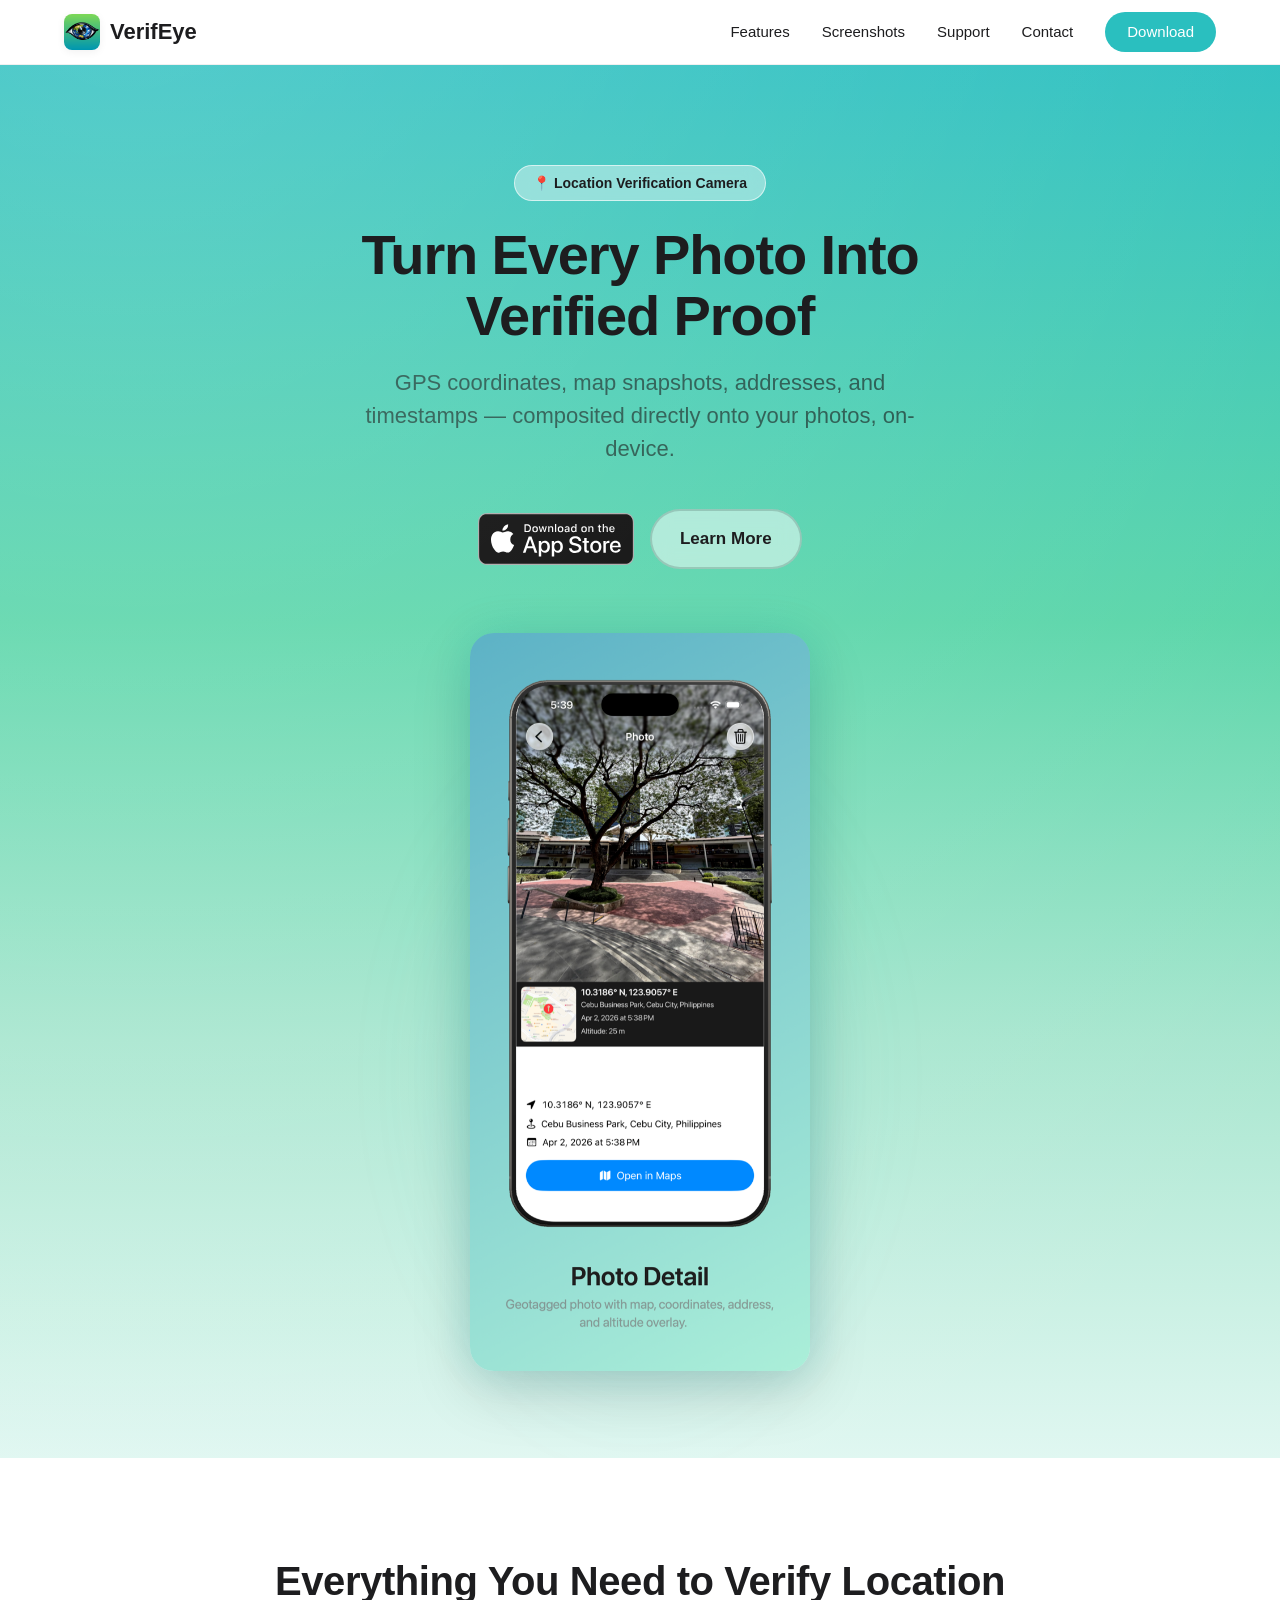
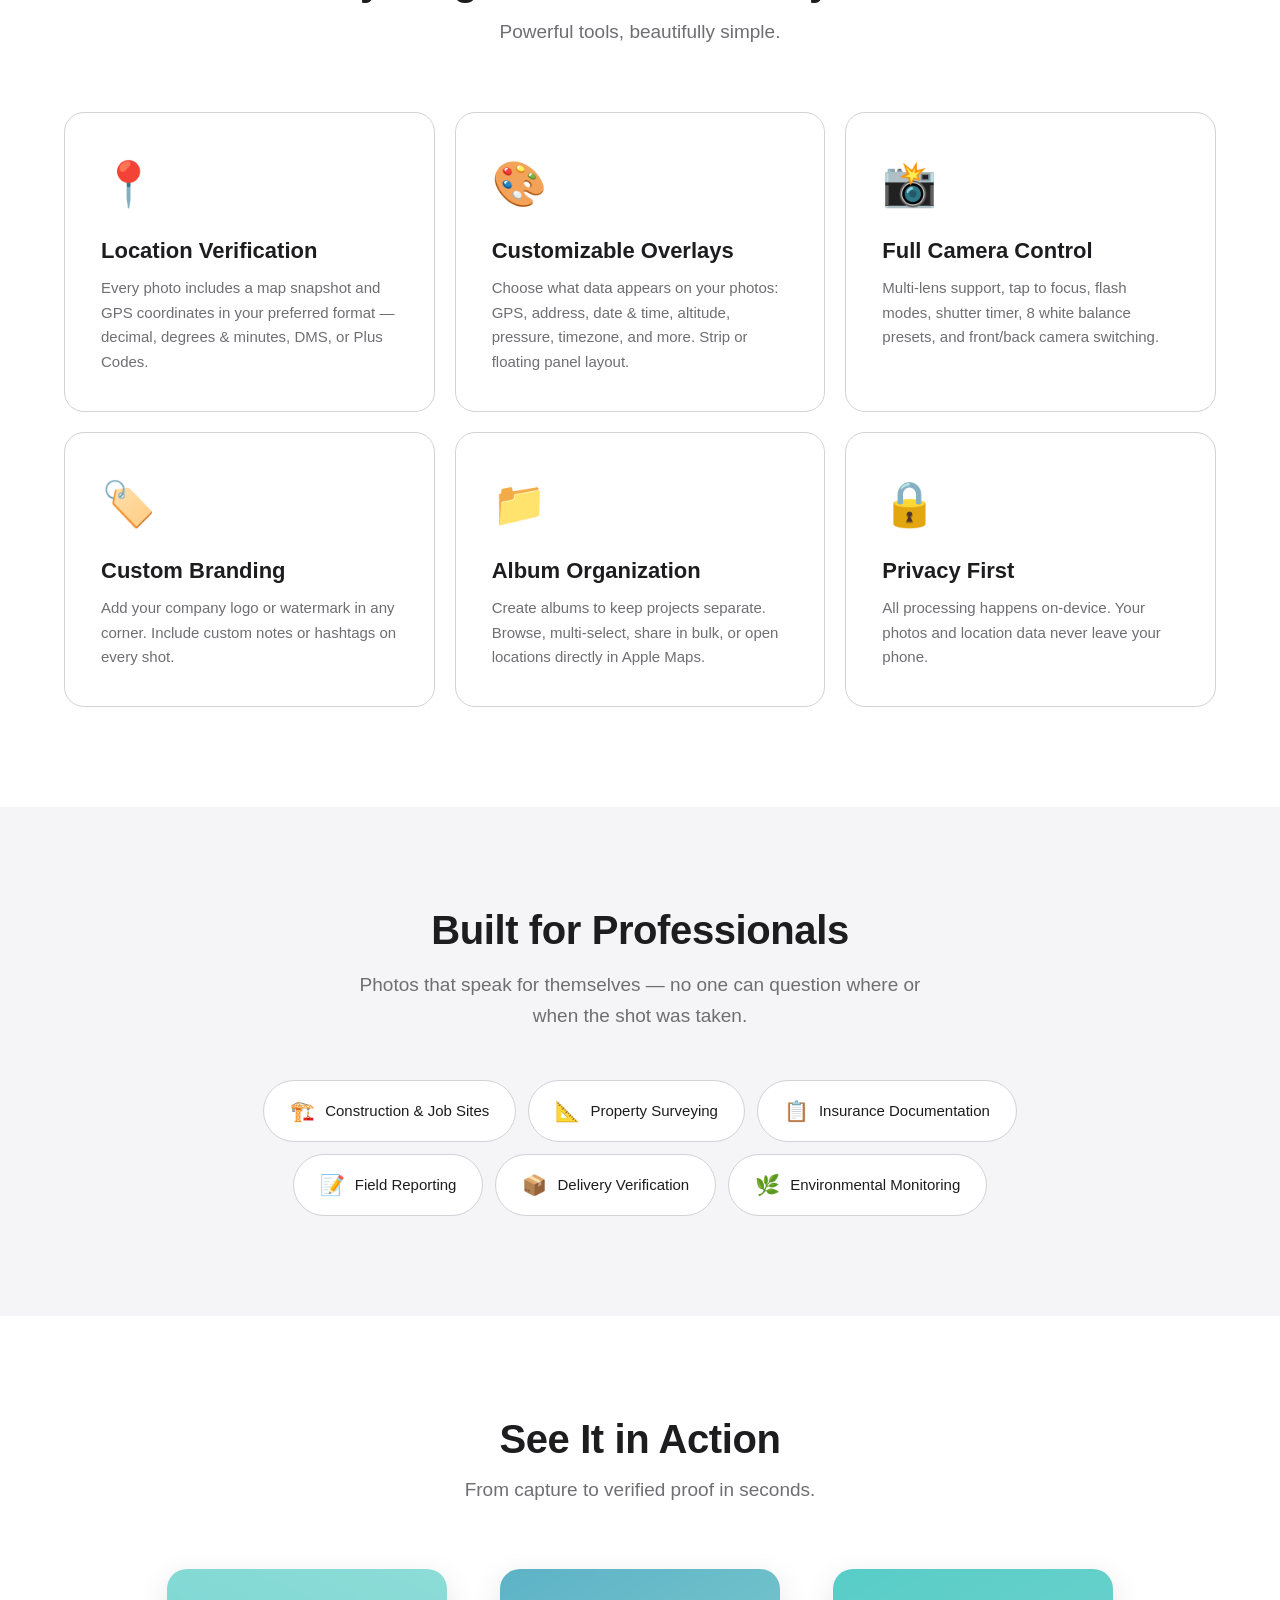
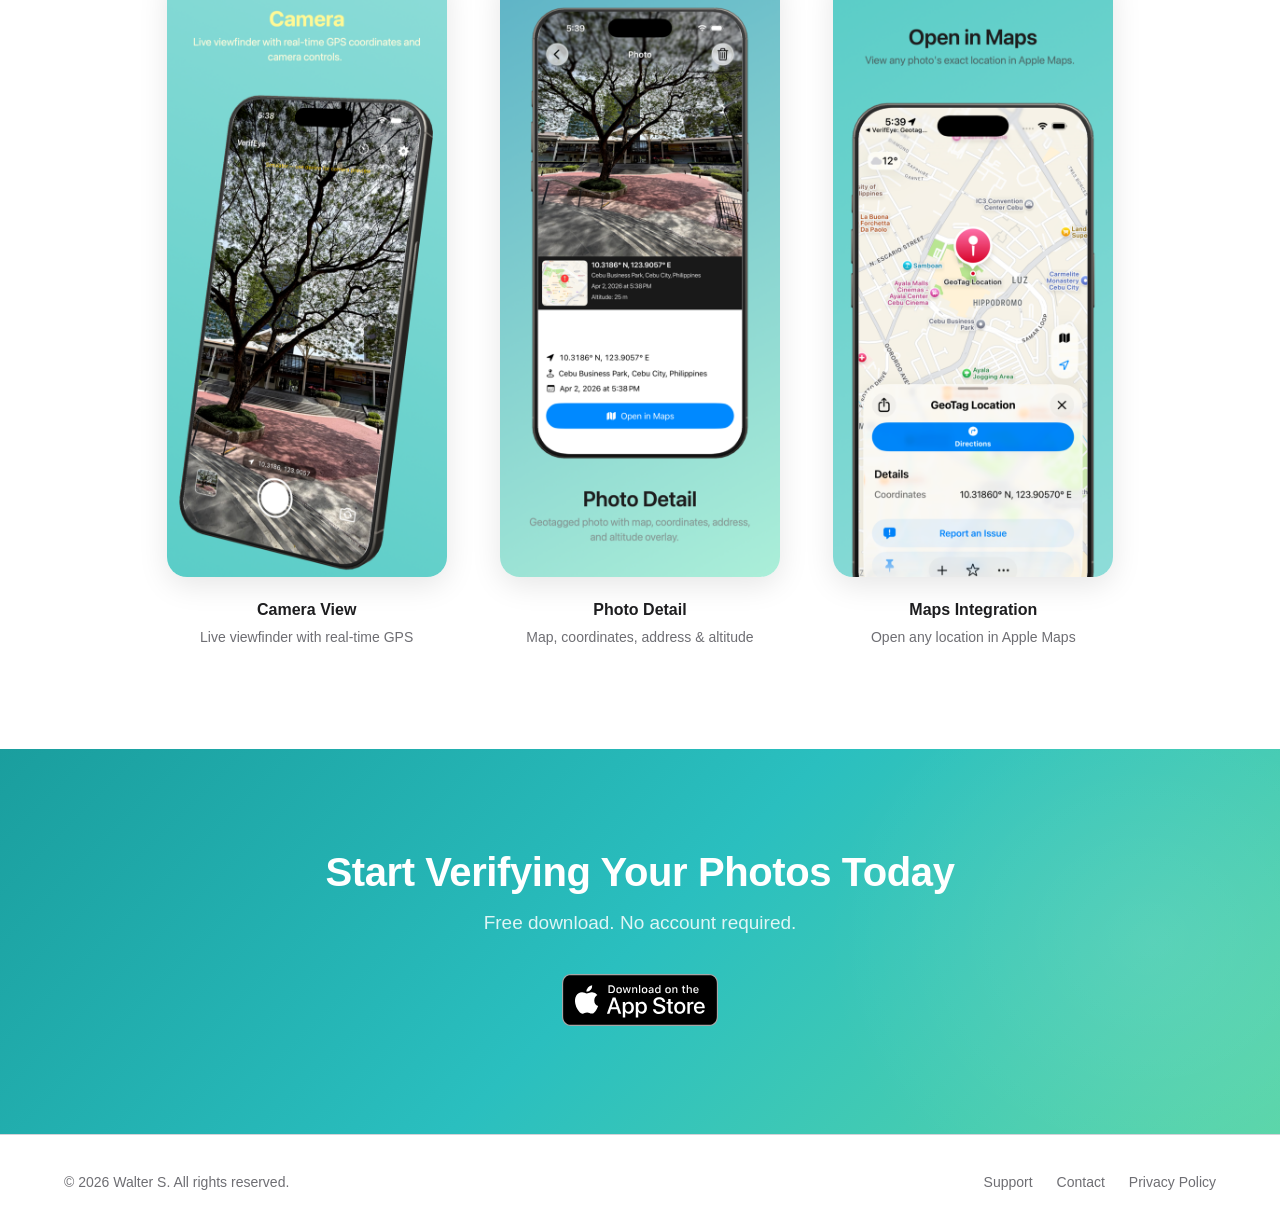
==== index.html @ 5cfbc455 "Add VerifEye GitHub Pages site Landing page with hero, features grid, use cases, screenshot showcase" ====
<!DOCTYPE html>
<html lang="en">
<head>
    <meta charset="UTF-8">
    <meta name="viewport" content="width=device-width, initial-scale=1.0">
    <title>VerifEye — Turn Every Photo Into Verified Proof</title>
    <meta name="description" content="VerifEye burns GPS coordinates, map thumbnails, addresses, timestamps, and more directly onto your photos. Verifiable proof of location, on-device.">
    <link rel="icon" type="image/png" href="images/icons/VerifEye AppIcon.png">
    <link rel="apple-touch-icon" href="images/icons/VerifEye AppIcon.png">
    <link rel="stylesheet" href="css/styles.css">
</head>
<body>

    <!-- Header -->
    <header class="header">
        <div class="header__inner">
            <a href="index.html" class="header__logo">
                <img src="images/icons/VerifEye AppIcon.png" alt="VerifEye icon">
                VerifEye
            </a>
            <nav class="header__nav">
                <a href="#features">Features</a>
                <a href="#showcase">Screenshots</a>
                <a href="support.html">Support</a>
                <a href="contact.html">Contact</a>
                <a href="#download" class="header__cta">Download</a>
            </nav>
            <button class="header__hamburger" aria-label="Menu">
                <span></span>
                <span></span>
                <span></span>
            </button>
        </div>
    </header>

    <!-- Hero -->
    <section class="hero">
        <div class="hero__badge">📍 Location Verification Camera</div>
        <h1>Turn Every Photo Into Verified Proof</h1>
        <p class="hero__subtitle">GPS coordinates, map snapshots, addresses, and timestamps — composited directly onto your photos, on-device.</p>
        <div class="hero__actions">
            <a href="#" class="btn-appstore" aria-label="Download on the App Store">
                <img src="images/Download_on_the_App_Store_Badge_US-UK_RGB_blk_092917.svg" alt="Download on the App Store" height="52">
            </a>
            <a href="#features" class="btn btn-secondary">Learn More</a>
        </div>
        <div class="hero__image-wrapper">
            <div class="hero__image-glow"></div>
            <img src="images/screenshots/screenshot-2.png" alt="VerifEye photo detail showing map overlay, GPS coordinates, and address" class="hero__image">
        </div>
    </section>

    <!-- Features -->
    <section class="section features" id="features">
        <div class="container">
            <div class="features__heading fade-in">
                <h2>Everything You Need to Verify Location</h2>
                <p>Powerful tools, beautifully simple.</p>
            </div>
            <div class="features__grid stagger-children">
                <div class="feature-card fade-in">
                    <span class="feature-card__icon">📍</span>
                    <h3>Location Verification</h3>
                    <p>Every photo includes a map snapshot and GPS coordinates in your preferred format — decimal, degrees & minutes, DMS, or Plus Codes.</p>
                </div>
                <div class="feature-card fade-in">
                    <span class="feature-card__icon">🎨</span>
                    <h3>Customizable Overlays</h3>
                    <p>Choose what data appears on your photos: GPS, address, date & time, altitude, pressure, timezone, and more. Strip or floating panel layout.</p>
                </div>
                <div class="feature-card fade-in">
                    <span class="feature-card__icon">📸</span>
                    <h3>Full Camera Control</h3>
                    <p>Multi-lens support, tap to focus, flash modes, shutter timer, 8 white balance presets, and front/back camera switching.</p>
                </div>
                <div class="feature-card fade-in">
                    <span class="feature-card__icon">🏷️</span>
                    <h3>Custom Branding</h3>
                    <p>Add your company logo or watermark in any corner. Include custom notes or hashtags on every shot.</p>
                </div>
                <div class="feature-card fade-in">
                    <span class="feature-card__icon">📁</span>
                    <h3>Album Organization</h3>
                    <p>Create albums to keep projects separate. Browse, multi-select, share in bulk, or open locations directly in Apple Maps.</p>
                </div>
                <div class="feature-card fade-in">
                    <span class="feature-card__icon">🔒</span>
                    <h3>Privacy First</h3>
                    <p>All processing happens on-device. Your photos and location data never leave your phone.</p>
                </div>
            </div>
        </div>
    </section>

    <!-- Use Cases -->
    <section class="section use-cases">
        <div class="container">
            <h2 class="use-cases__heading fade-in">Built for Professionals</h2>
            <p class="use-cases__subtitle fade-in">Photos that speak for themselves — no one can question where or when the shot was taken.</p>
            <div class="use-cases__grid fade-in">
                <div class="use-case-tag"><span class="use-case-tag__icon">🏗️</span> Construction & Job Sites</div>
                <div class="use-case-tag"><span class="use-case-tag__icon">📐</span> Property Surveying</div>
                <div class="use-case-tag"><span class="use-case-tag__icon">📋</span> Insurance Documentation</div>
                <div class="use-case-tag"><span class="use-case-tag__icon">📝</span> Field Reporting</div>
                <div class="use-case-tag"><span class="use-case-tag__icon">📦</span> Delivery Verification</div>
                <div class="use-case-tag"><span class="use-case-tag__icon">🌿</span> Environmental Monitoring</div>
            </div>
        </div>
    </section>

    <!-- Screenshot Showcase -->
    <section class="section showcase" id="showcase">
        <div class="container">
            <div class="showcase__heading fade-in">
                <h2>See It in Action</h2>
                <p>From capture to verified proof in seconds.</p>
            </div>
            <div class="showcase__grid stagger-children">
                <div class="showcase__item fade-in">
                    <img src="images/screenshots/screenshot-1.png" alt="VerifEye camera view with live GPS coordinates">
                    <p>Camera View</p>
                    <span class="showcase__caption">Live viewfinder with real-time GPS</span>
                </div>
                <div class="showcase__item fade-in">
                    <img src="images/screenshots/screenshot-2.png" alt="Photo detail with map overlay and location data">
                    <p>Photo Detail</p>
                    <span class="showcase__caption">Map, coordinates, address & altitude</span>
                </div>
                <div class="showcase__item fade-in">
                    <img src="images/screenshots/screenshot-3.png" alt="Location opened in Apple Maps">
                    <p>Maps Integration</p>
                    <span class="showcase__caption">Open any location in Apple Maps</span>
                </div>
            </div>
        </div>
    </section>

    <!-- CTA -->
    <section class="cta-section" id="download">
        <h2 class="fade-in">Start Verifying Your Photos Today</h2>
        <p class="fade-in">Free download. No account required.</p>
        <div class="fade-in">
            <a href="#" class="btn-appstore" aria-label="Download on the App Store">
                <img src="images/Download_on_the_App_Store_Badge_US-UK_RGB_blk_092917.svg" alt="Download on the App Store" height="52">
            </a>
        </div>
    </section>

    <!-- Footer -->
    <footer class="footer">
        <div class="footer__inner">
            <p class="footer__copy">&copy; 2026 Walter S. All rights reserved.</p>
            <div class="footer__links">
                <a href="support.html">Support</a>
                <a href="contact.html">Contact</a>
                <a href="privacy.html">Privacy Policy</a>
            </div>
        </div>
    </footer>

    <script src="js/main.js"></script>
</body>
</html>
---- css/styles.css ----
/* ============================================
   VerifEye — GitHub Pages Site Styles
   ============================================ */

/* --- Design Tokens --- */
:root {
    --primary: #2ABFBF;
    --primary-dark: #1A9E9E;
    --primary-light: #7DD8C8;
    --accent: #F5C542;
    --gradient-hero: linear-gradient(180deg, #2ABFBF 0%, #58D5A8 40%, #A8E6CF 70%, #E0F7F1 100%);
    --gradient-cta: linear-gradient(135deg, #1A9E9E 0%, #2ABFBF 50%, #58D5A8 100%);
    --gradient-page: linear-gradient(180deg, #2ABFBF 0%, #A8E6CF 60%, #E0F7F1 100%);
    --text: #1d1d1f;
    --text-secondary: #6e6e73;
    --bg: #ffffff;
    --bg-secondary: #f5f5f7;
    --card-bg: #ffffff;
    --border: #d2d2d7;
    --max-width: 1200px;
    --content-width: 800px;
    --radius-sm: 12px;
    --radius-md: 20px;
    --radius-lg: 24px;
    --glass-bg: rgba(255, 255, 255, 0.72);
    --glass-blur: saturate(180%) blur(20px);
    --font: -apple-system, BlinkMacSystemFont, 'SF Pro Display', 'Segoe UI', Roboto, Helvetica, Arial, sans-serif;
    --shadow-sm: 0 2px 8px rgba(0, 0, 0, 0.06);
    --shadow-md: 0 8px 30px rgba(0, 0, 0, 0.1);
    --shadow-lg: 0 20px 60px rgba(0, 0, 0, 0.15);
    --shadow-glow: 0 0 40px rgba(42, 191, 191, 0.2);
}

/* --- Reset & Base --- */
*, *::before, *::after {
    box-sizing: border-box;
    margin: 0;
    padding: 0;
}

html {
    scroll-behavior: smooth;
}

body {
    font-family: var(--font);
    color: var(--text);
    background: var(--bg);
    line-height: 1.6;
    -webkit-font-smoothing: antialiased;
    -moz-osx-font-smoothing: grayscale;
    overflow-x: hidden;
}

img {
    max-width: 100%;
    height: auto;
    display: block;
}

a {
    color: var(--primary-dark);
    text-decoration: none;
    transition: color 0.3s, opacity 0.3s;
}

a:hover {
    opacity: 0.8;
}

/* --- Typography --- */
h1 {
    font-size: 56px;
    font-weight: 700;
    letter-spacing: -0.02em;
    line-height: 1.08;
}

h2 {
    font-size: 40px;
    font-weight: 700;
    letter-spacing: -0.01em;
    line-height: 1.15;
}

h3 {
    font-size: 22px;
    font-weight: 600;
    line-height: 1.3;
}

h4 {
    font-size: 18px;
    font-weight: 600;
    line-height: 1.4;
}

p {
    font-size: 17px;
    line-height: 1.65;
}

.text-secondary {
    color: var(--text-secondary);
}

/* --- Scroll Reveal Animation --- */
.fade-in {
    opacity: 0;
    transform: translateY(30px);
    transition: opacity 0.8s ease-out, transform 0.8s ease-out;
}

.fade-in.visible {
    opacity: 1;
    transform: translateY(0);
}

/* Stagger children */
.stagger-children .fade-in:nth-child(1) { transition-delay: 0s; }
.stagger-children .fade-in:nth-child(2) { transition-delay: 0.1s; }
.stagger-children .fade-in:nth-child(3) { transition-delay: 0.2s; }
.stagger-children .fade-in:nth-child(4) { transition-delay: 0.3s; }
.stagger-children .fade-in:nth-child(5) { transition-delay: 0.4s; }
.stagger-children .fade-in:nth-child(6) { transition-delay: 0.5s; }

/* --- Layout --- */
.container {
    max-width: var(--max-width);
    margin: 0 auto;
    padding: 0 24px;
}

.container--narrow {
    max-width: var(--content-width);
    margin: 0 auto;
    padding: 0 24px;
}

.section {
    padding: 100px 0;
}

/* --- Header --- */
.header {
    position: sticky;
    top: 0;
    z-index: 100;
    background: var(--glass-bg);
    -webkit-backdrop-filter: var(--glass-blur);
    backdrop-filter: var(--glass-blur);
    border-bottom: 1px solid rgba(0, 0, 0, 0.06);
    transition: box-shadow 0.3s, border-color 0.3s;
}

.header.scrolled {
    box-shadow: 0 1px 16px rgba(0, 0, 0, 0.1);
    border-bottom-color: transparent;
}

.header__inner {
    display: flex;
    align-items: center;
    justify-content: space-between;
    height: 64px;
    max-width: var(--max-width);
    margin: 0 auto;
    padding: 0 24px;
}

.header__logo {
    font-size: 22px;
    font-weight: 700;
    color: var(--text);
    display: flex;
    align-items: center;
    gap: 10px;
}

.header__logo:hover {
    opacity: 1;
}

.header__logo img {
    width: 36px;
    height: 36px;
    border-radius: 8px;
    box-shadow: var(--shadow-sm);
}

.header__nav {
    display: flex;
    align-items: center;
    gap: 32px;
}

.header__nav a {
    font-size: 15px;
    font-weight: 500;
    color: var(--text);
    position: relative;
}

.header__nav a:not(.header__cta)::after {
    content: '';
    position: absolute;
    bottom: -4px;
    left: 0;
    width: 0;
    height: 2px;
    background: var(--primary);
    border-radius: 1px;
    transition: width 0.3s;
}

.header__nav a:not(.header__cta):hover::after {
    width: 100%;
}

.header__nav a:hover {
    color: var(--primary-dark);
    opacity: 1;
}

.header__cta {
    background: var(--primary);
    color: #fff !important;
    padding: 8px 22px;
    border-radius: 980px;
    font-size: 15px;
    font-weight: 600;
    transition: background 0.3s, transform 0.2s, box-shadow 0.3s;
}

.header__cta:hover {
    background: var(--primary-dark);
    opacity: 1 !important;
    transform: scale(1.04);
    box-shadow: 0 4px 16px rgba(42, 191, 191, 0.3);
}

/* Hamburger */
.header__hamburger {
    display: none;
    flex-direction: column;
    gap: 5px;
    cursor: pointer;
    background: none;
    border: none;
    padding: 4px;
}

.header__hamburger span {
    display: block;
    width: 22px;
    height: 2px;
    background: var(--text);
    border-radius: 2px;
    transition: transform 0.3s, opacity 0.3s;
}

/* --- Hero --- */
.hero {
    background: var(--gradient-hero);
    text-align: center;
    padding: 100px 24px 80px;
    overflow: hidden;
    position: relative;
}

.hero::before {
    content: '';
    position: absolute;
    top: -50%;
    left: -50%;
    width: 200%;
    height: 200%;
    background: radial-gradient(ellipse at 30% 20%, rgba(255, 255, 255, 0.2) 0%, transparent 60%);
    pointer-events: none;
}

.hero__badge {
    display: inline-flex;
    align-items: center;
    gap: 8px;
    background: rgba(255, 255, 255, 0.4);
    border: 1px solid rgba(255, 255, 255, 0.6);
    border-radius: 980px;
    padding: 6px 18px;
    font-size: 14px;
    font-weight: 600;
    color: var(--text);
    margin-bottom: 24px;
    backdrop-filter: blur(10px);
    -webkit-backdrop-filter: blur(10px);
}

.hero h1 {
    max-width: 720px;
    margin: 0 auto 20px;
    position: relative;
}

.hero__subtitle {
    font-size: 22px;
    color: rgba(0, 0, 0, 0.6);
    max-width: 580px;
    margin: 0 auto 44px;
    line-height: 1.5;
}

.hero__actions {
    display: flex;
    gap: 16px;
    justify-content: center;
    align-items: center;
    margin-bottom: 64px;
    flex-wrap: wrap;
}

.hero__image-wrapper {
    position: relative;
    display: inline-block;
}

.hero__image {
    max-width: 340px;
    margin: 0 auto;
    border-radius: var(--radius-lg);
    box-shadow: var(--shadow-lg), var(--shadow-glow);
    position: relative;
    z-index: 1;
}

.hero__image-glow {
    position: absolute;
    top: 10%;
    left: -20%;
    right: -20%;
    bottom: -10%;
    background: radial-gradient(ellipse, rgba(42, 191, 191, 0.25) 0%, transparent 70%);
    z-index: 0;
    filter: blur(40px);
}

/* --- Buttons --- */
.btn {
    display: inline-flex;
    align-items: center;
    justify-content: center;
    gap: 8px;
    padding: 14px 28px;
    border-radius: 980px;
    font-size: 17px;
    font-weight: 600;
    cursor: pointer;
    border: none;
    transition: all 0.3s;
    text-decoration: none;
}

.btn-primary {
    background: var(--primary);
    color: #fff;
    box-shadow: 0 4px 14px rgba(42, 191, 191, 0.25);
}

.btn-primary:hover {
    background: var(--primary-dark);
    opacity: 1;
    transform: translateY(-2px);
    box-shadow: 0 6px 20px rgba(42, 191, 191, 0.35);
}

.btn-secondary {
    background: rgba(255, 255, 255, 0.5);
    color: var(--text);
    border: 2px solid rgba(0, 0, 0, 0.15);
    backdrop-filter: blur(10px);
    -webkit-backdrop-filter: blur(10px);
}

.btn-secondary:hover {
    background: rgba(255, 255, 255, 0.8);
    border-color: rgba(0, 0, 0, 0.3);
    opacity: 1;
}

.btn-appstore {
    display: inline-block;
    transition: transform 0.3s, box-shadow 0.3s;
    border-radius: 13px;
}

.btn-appstore:hover {
    transform: scale(1.05);
    opacity: 1;
}

.btn-appstore img {
    height: 52px;
}

/* --- Features --- */
.features {
    background: var(--bg);
}

.features__heading {
    text-align: center;
    margin-bottom: 64px;
}

.features__heading p {
    color: var(--text-secondary);
    margin-top: 12px;
    font-size: 19px;
}

.features__grid {
    display: grid;
    grid-template-columns: repeat(auto-fit, minmax(320px, 1fr));
    gap: 20px;
}

.feature-card {
    background: var(--card-bg);
    border: 1px solid var(--border);
    border-radius: var(--radius-md);
    padding: 36px;
    transition: transform 0.4s ease, box-shadow 0.4s ease, border-color 0.4s ease;
    position: relative;
    overflow: hidden;
}

.feature-card::before {
    content: '';
    position: absolute;
    top: 0;
    left: 0;
    right: 0;
    height: 3px;
    background: linear-gradient(90deg, var(--primary), var(--primary-light));
    opacity: 0;
    transition: opacity 0.4s;
}

.feature-card:hover {
    transform: translateY(-6px);
    box-shadow: 0 16px 48px rgba(0, 0, 0, 0.1);
    border-color: rgba(42, 191, 191, 0.3);
}

.feature-card:hover::before {
    opacity: 1;
}

.feature-card__icon {
    font-size: 44px;
    margin-bottom: 18px;
    display: block;
}

.feature-card h3 {
    margin-bottom: 10px;
}

.feature-card p {
    color: var(--text-secondary);
    font-size: 15px;
    line-height: 1.65;
}

/* --- Use Cases --- */
.use-cases {
    background: var(--bg-secondary);
    position: relative;
}

.use-cases__heading {
    text-align: center;
    margin-bottom: 16px;
}

.use-cases__subtitle {
    text-align: center;
    color: var(--text-secondary);
    font-size: 19px;
    margin-bottom: 48px;
    max-width: 600px;
    margin-left: auto;
    margin-right: auto;
}

.use-cases__grid {
    display: flex;
    flex-wrap: wrap;
    gap: 12px;
    justify-content: center;
    max-width: 820px;
    margin: 0 auto;
}

.use-case-tag {
    background: var(--card-bg);
    border: 1px solid var(--border);
    border-radius: 980px;
    padding: 14px 26px;
    font-size: 15px;
    font-weight: 500;
    display: flex;
    align-items: center;
    gap: 10px;
    transition: all 0.3s;
    cursor: default;
}

.use-case-tag:hover {
    border-color: var(--primary);
    box-shadow: 0 4px 16px rgba(42, 191, 191, 0.15);
    transform: translateY(-2px);
    background: #f0fafa;
}

.use-case-tag__icon {
    font-size: 20px;
}

/* --- Screenshot Showcase --- */
.showcase {
    background: var(--bg);
}

.showcase__heading {
    text-align: center;
    margin-bottom: 64px;
}

.showcase__heading p {
    color: var(--text-secondary);
    margin-top: 12px;
    font-size: 19px;
}

.showcase__grid {
    display: grid;
    grid-template-columns: repeat(3, 1fr);
    gap: 40px;
    max-width: 960px;
    margin: 0 auto;
    align-items: start;
}

.showcase__item {
    text-align: center;
    transition: transform 0.4s ease;
}

.showcase__item:hover {
    transform: translateY(-8px);
}

.showcase__item img {
    width: 100%;
    max-width: 280px;
    margin: 0 auto;
    border-radius: var(--radius-md);
    box-shadow: var(--shadow-md);
    transition: box-shadow 0.4s;
}

.showcase__item:hover img {
    box-shadow: var(--shadow-lg), var(--shadow-glow);
}

.showcase__item p {
    margin-top: 20px;
    font-weight: 600;
    font-size: 16px;
    color: var(--text);
}

.showcase__item .showcase__caption {
    font-weight: 400;
    font-size: 14px;
    color: var(--text-secondary);
    margin-top: 4px;
}

/* --- CTA Section --- */
.cta-section {
    background: var(--gradient-cta);
    text-align: center;
    padding: 100px 24px;
    position: relative;
    overflow: hidden;
}

.cta-section::before {
    content: '';
    position: absolute;
    top: -40%;
    right: -20%;
    width: 60%;
    height: 180%;
    background: radial-gradient(ellipse, rgba(255, 255, 255, 0.1) 0%, transparent 60%);
    pointer-events: none;
}

.cta-section h2 {
    color: #fff;
    margin-bottom: 12px;
    position: relative;
}

.cta-section p {
    color: rgba(255, 255, 255, 0.85);
    margin-bottom: 36px;
    font-size: 19px;
    position: relative;
}

/* --- Footer --- */
.footer {
    border-top: 1px solid var(--border);
    padding: 36px 0;
    background: var(--bg);
}

.footer__inner {
    display: flex;
    align-items: center;
    justify-content: space-between;
    max-width: var(--max-width);
    margin: 0 auto;
    padding: 0 24px;
}

.footer__copy {
    font-size: 14px;
    color: var(--text-secondary);
}

.footer__links {
    display: flex;
    gap: 24px;
}

.footer__links a {
    font-size: 14px;
    color: var(--text-secondary);
    transition: color 0.3s;
}

.footer__links a:hover {
    color: var(--primary-dark);
    opacity: 1;
}

/* --- Page Header (inner pages) --- */
.page-header {
    background: var(--gradient-page);
    text-align: center;
    padding: 80px 24px 64px;
    position: relative;
    overflow: hidden;
}

.page-header::before {
    content: '';
    position: absolute;
    top: -50%;
    left: -50%;
    width: 200%;
    height: 200%;
    background: radial-gradient(ellipse at 60% 30%, rgba(255, 255, 255, 0.15) 0%, transparent 50%);
    pointer-events: none;
}

.page-header h1 {
    font-size: 44px;
    margin-bottom: 12px;
    position: relative;
}

.page-header p {
    color: rgba(0, 0, 0, 0.5);
    font-size: 19px;
    position: relative;
}

/* --- Content Card (support, contact, privacy) --- */
.content-card {
    background: var(--card-bg);
    border: 1px solid var(--border);
    border-radius: var(--radius-md);
    padding: 40px;
    margin-bottom: 32px;
    transition: box-shadow 0.3s;
}

.content-card:hover {
    box-shadow: var(--shadow-sm);
}

.content-card h2 {
    font-size: 28px;
    margin-bottom: 20px;
}

.content-card h3 {
    font-size: 18px;
    margin-top: 28px;
    margin-bottom: 8px;
}

.content-card p {
    color: var(--text-secondary);
    font-size: 16px;
}

.content-card p + p {
    margin-top: 12px;
}

/* Contact highlight card */
.contact-card {
    border-left: 4px solid var(--primary);
    background: linear-gradient(135deg, #f0fafa 0%, #f5fdfd 100%);
}

.contact-card .btn {
    margin-top: 20px;
}

/* --- FAQ --- */
.faq-item {
    padding: 24px 0;
    border-bottom: 1px solid var(--border);
}

.faq-item:last-child {
    border-bottom: none;
    padding-bottom: 0;
}

.faq-item:first-child {
    padding-top: 0;
}

.faq-item h3 {
    margin-bottom: 8px;
    font-size: 17px;
    color: var(--text);
}

.faq-item p {
    font-size: 15px;
}

/* --- Privacy Summary --- */
.privacy-summary {
    background: linear-gradient(135deg, #f0fafa 0%, #e8f8f0 100%);
    border: 1px solid rgba(42, 191, 191, 0.25);
    border-radius: var(--radius-md);
    padding: 36px;
    margin-bottom: 40px;
}

.privacy-summary ul {
    list-style: none;
    padding: 0;
}

.privacy-summary li {
    padding: 10px 0;
    font-size: 16px;
    display: flex;
    align-items: flex-start;
    gap: 12px;
}

.privacy-summary li::before {
    content: "\2713";
    color: var(--primary-dark);
    font-weight: 700;
    font-size: 18px;
    flex-shrink: 0;
    background: rgba(42, 191, 191, 0.1);
    border-radius: 50%;
    width: 28px;
    height: 28px;
    display: flex;
    align-items: center;
    justify-content: center;
}

/* --- Privacy Policy Sections --- */
.policy-section {
    margin-bottom: 32px;
}

.policy-section h2 {
    font-size: 22px;
    margin-bottom: 12px;
    padding-top: 16px;
}

.policy-section ul {
    padding-left: 20px;
    margin-top: 8px;
}

.policy-section li {
    font-size: 15px;
    color: var(--text-secondary);
    margin-bottom: 6px;
    line-height: 1.6;
}

/* --- Responsive --- */
@media (max-width: 768px) {
    h1 {
        font-size: 36px;
    }

    h2 {
        font-size: 30px;
    }

    .hero {
        padding: 60px 24px 60px;
    }

    .hero__subtitle {
        font-size: 18px;
    }

    .hero__image {
        max-width: 260px;
    }

    .section {
        padding: 64px 0;
    }

    /* Mobile nav */
    .header__nav {
        display: none;
        position: absolute;
        top: 64px;
        left: 0;
        right: 0;
        flex-direction: column;
        background: var(--glass-bg);
        -webkit-backdrop-filter: var(--glass-blur);
        backdrop-filter: var(--glass-blur);
        padding: 20px 24px;
        gap: 16px;
        border-bottom: 1px solid rgba(0, 0, 0, 0.08);
        box-shadow: 0 8px 30px rgba(0, 0, 0, 0.08);
    }

    .header__nav.open {
        display: flex;
    }

    .header__hamburger {
        display: flex;
    }

    .header__hamburger.active span:nth-child(1) {
        transform: rotate(45deg) translate(5px, 5px);
    }

    .header__hamburger.active span:nth-child(2) {
        opacity: 0;
    }

    .header__hamburger.active span:nth-child(3) {
        transform: rotate(-45deg) translate(5px, -5px);
    }

    .header__nav a:not(.header__cta)::after {
        display: none;
    }

    /* Features */
    .features__grid {
        grid-template-columns: 1fr;
    }

    /* Showcase */
    .showcase__grid {
        grid-template-columns: 1fr;
        gap: 48px;
    }

    .showcase__item img {
        max-width: 240px;
    }

    .page-header {
        padding: 60px 24px 40px;
    }

    .page-header h1 {
        font-size: 32px;
    }

    /* Footer */
    .footer__inner {
        flex-direction: column;
        gap: 16px;
        text-align: center;
    }

    /* Content cards */
    .content-card {
        padding: 24px;
    }

    /* Disable stagger on mobile for snappier feel */
    .stagger-children .fade-in:nth-child(n) {
        transition-delay: 0s;
    }
}

@media (max-width: 480px) {
    h1 {
        font-size: 30px;
    }

    .hero__actions {
        flex-direction: column;
    }

    .use-cases__grid {
        gap: 8px;
    }

    .use-case-tag {
        padding: 10px 18px;
        font-size: 14px;
    }

    .privacy-summary {
        padding: 24px;
    }
}
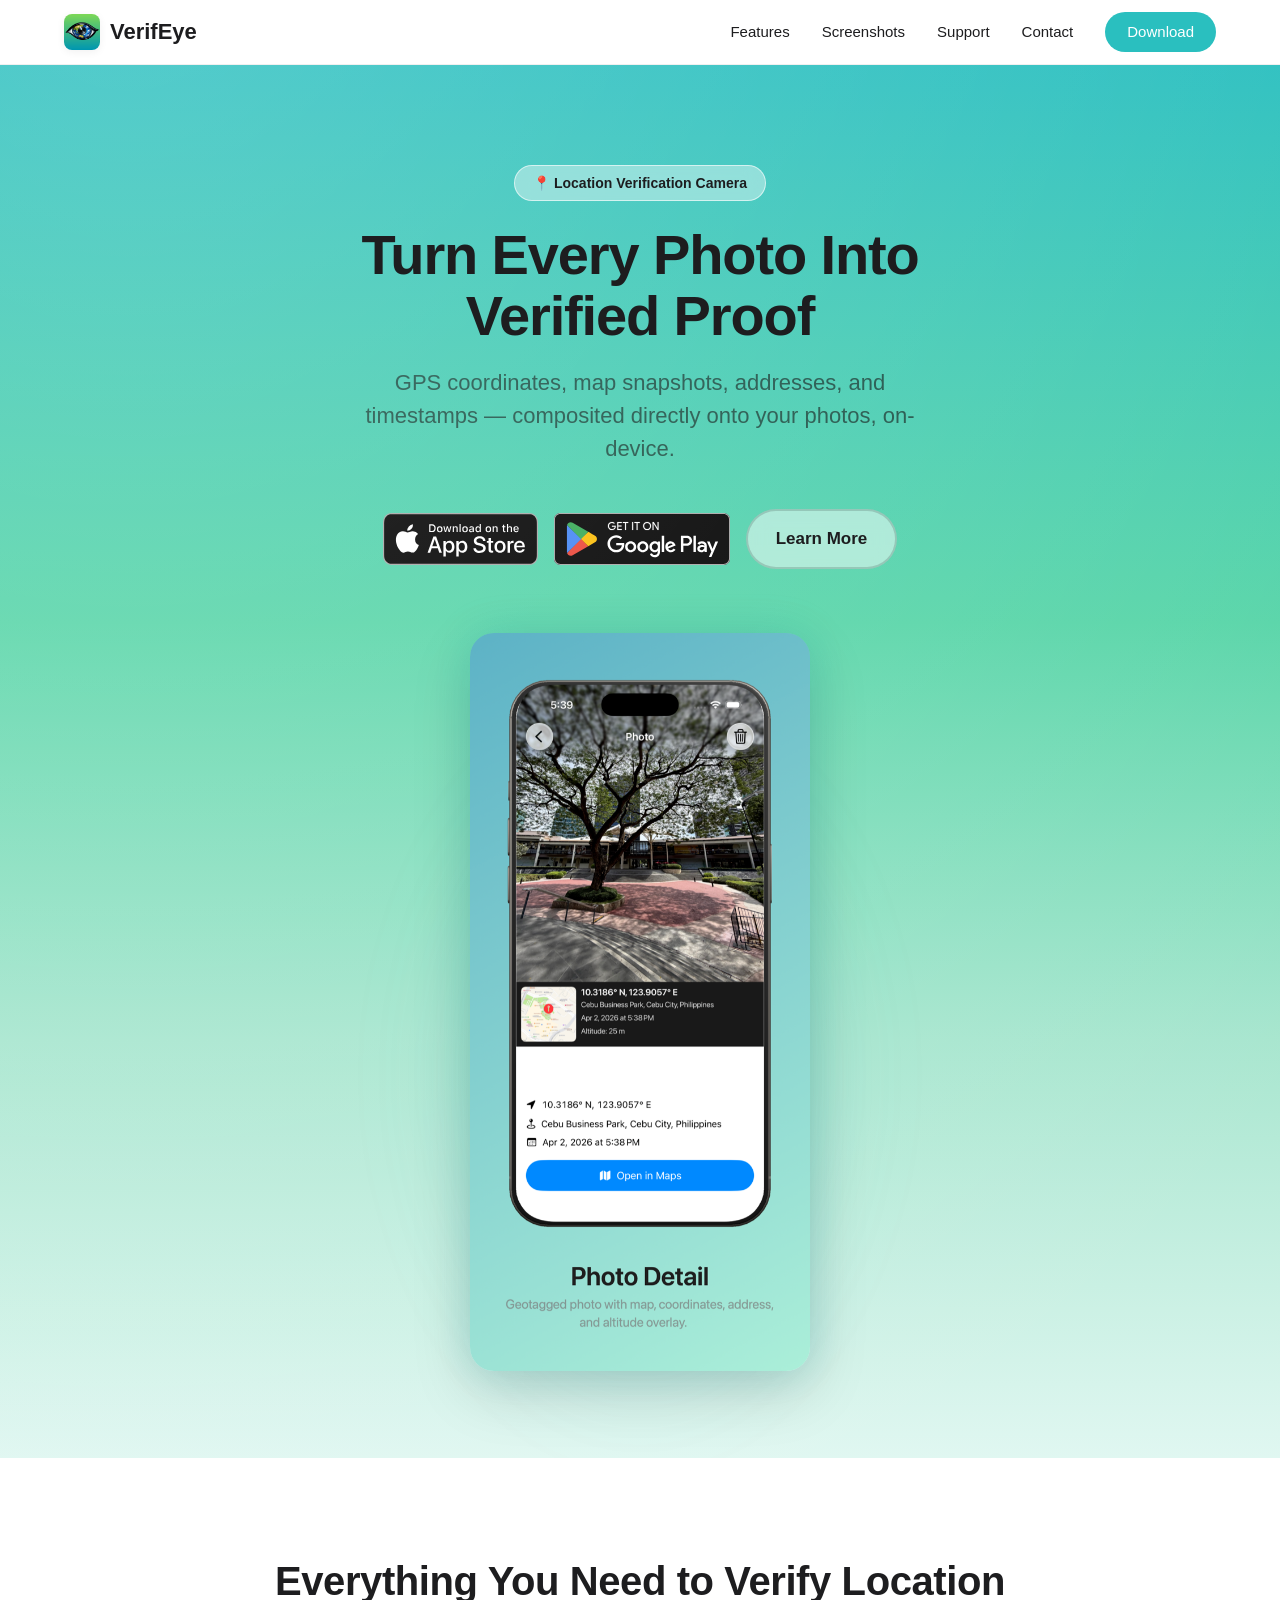
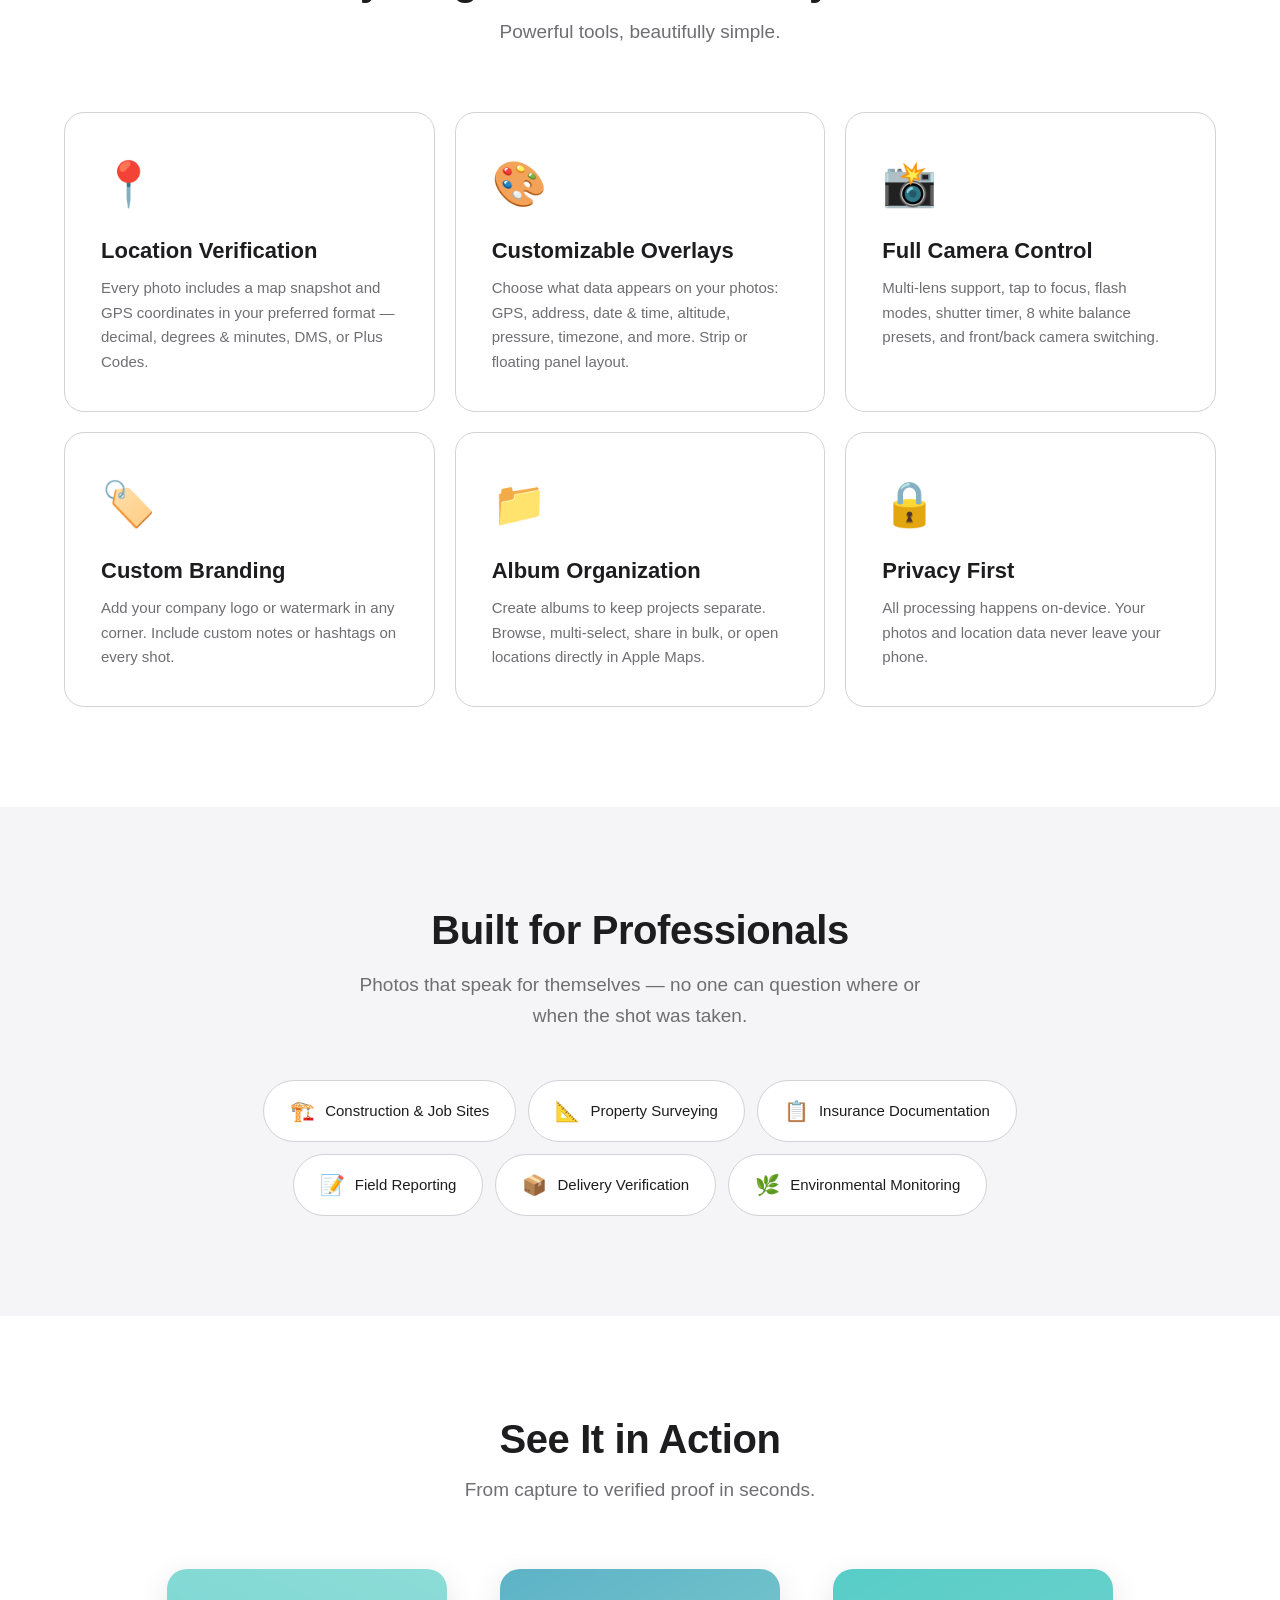
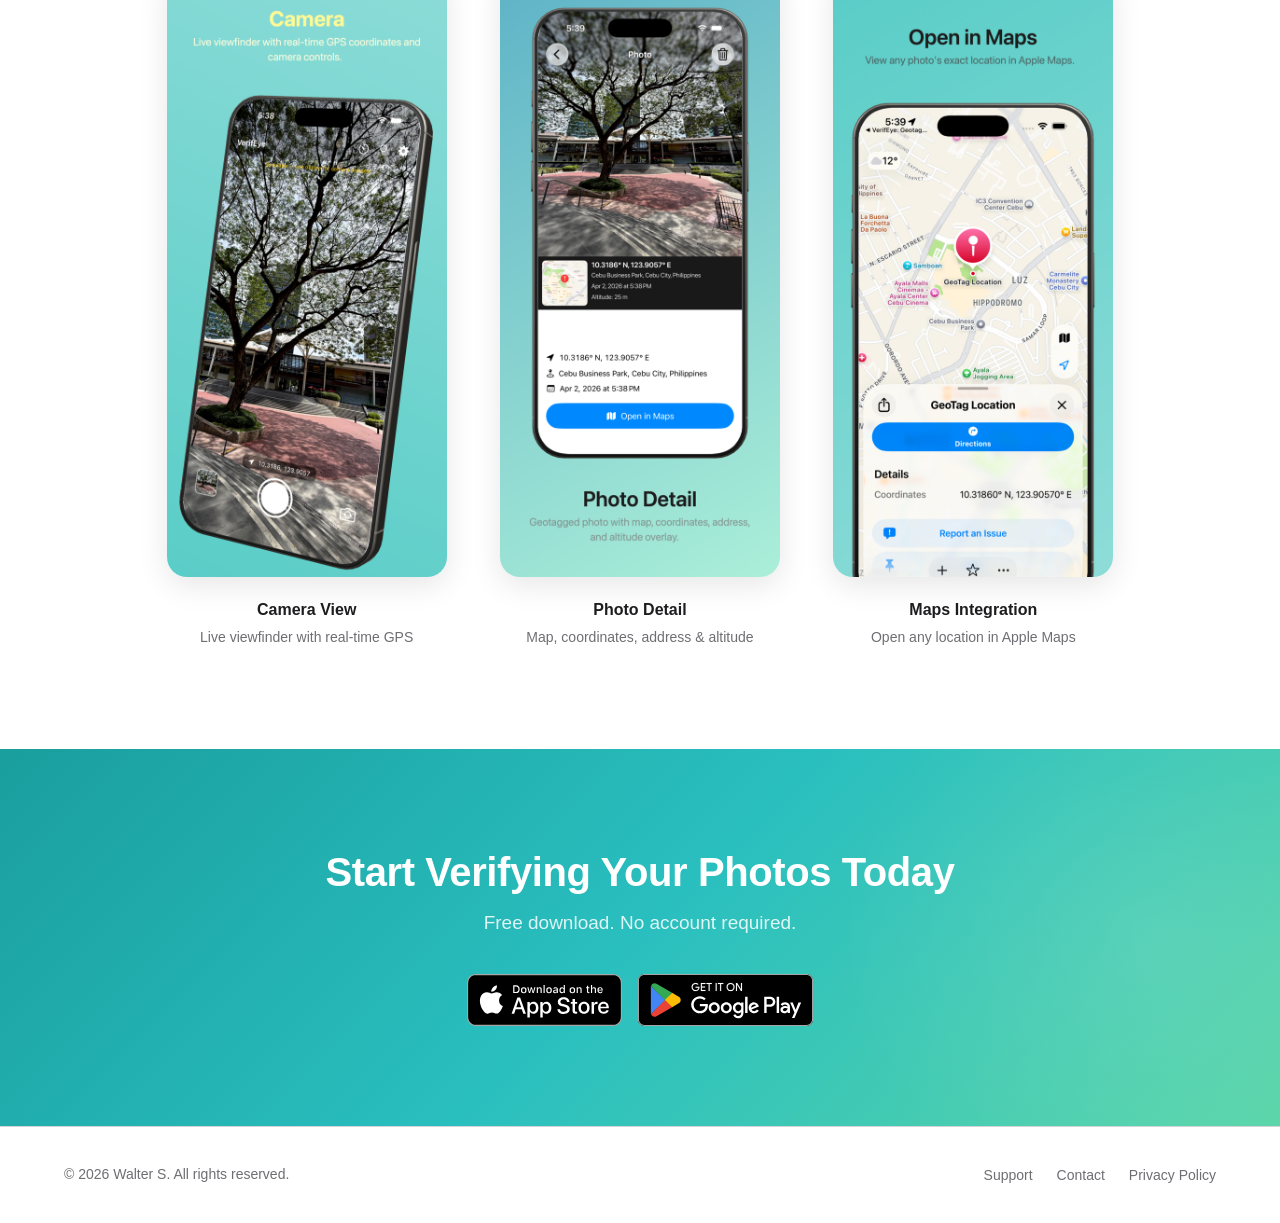
==== commit 65fdf88a: "Add Google Play badge to download section and update styles Enhanced the download section by adding " ====
--- a/index.html
+++ b/index.html
@@ -41,6 +41,9 @@
         <div class="hero__actions">
             <a href="#" class="btn-appstore" aria-label="Download on the App Store">
                 <img src="images/Download_on_the_App_Store_Badge_US-UK_RGB_blk_092917.svg" alt="Download on the App Store" height="52">
+            </a>
+            <a href="#" class="btn-appstore" aria-label="Get it on Google Play">
+                <img src="images/GetItOnGooglePlay_Badge_Web_color_English.svg" alt="Get it on Google Play" height="52">
             </a>
             <a href="#features" class="btn btn-secondary">Learn More</a>
         </div>
@@ -139,9 +142,12 @@
     <section class="cta-section" id="download">
         <h2 class="fade-in">Start Verifying Your Photos Today</h2>
         <p class="fade-in">Free download. No account required.</p>
-        <div class="fade-in">
+        <div class="fade-in cta-section__badges">
             <a href="#" class="btn-appstore" aria-label="Download on the App Store">
                 <img src="images/Download_on_the_App_Store_Badge_US-UK_RGB_blk_092917.svg" alt="Download on the App Store" height="52">
+            </a>
+            <a href="#" class="btn-appstore" aria-label="Get it on Google Play">
+                <img src="images/GetItOnGooglePlay_Badge_Web_color_English.svg" alt="Get it on Google Play" height="52">
             </a>
         </div>
     </section>
--- a/css/styles.css
+++ b/css/styles.css
@@ -620,6 +620,13 @@
     position: relative;
 }
 
+.cta-section__badges {
+    display: flex;
+    justify-content: center;
+    gap: 16px;
+    flex-wrap: wrap;
+}
+
 /* --- Footer --- */
 .footer {
     border-top: 1px solid var(--border);
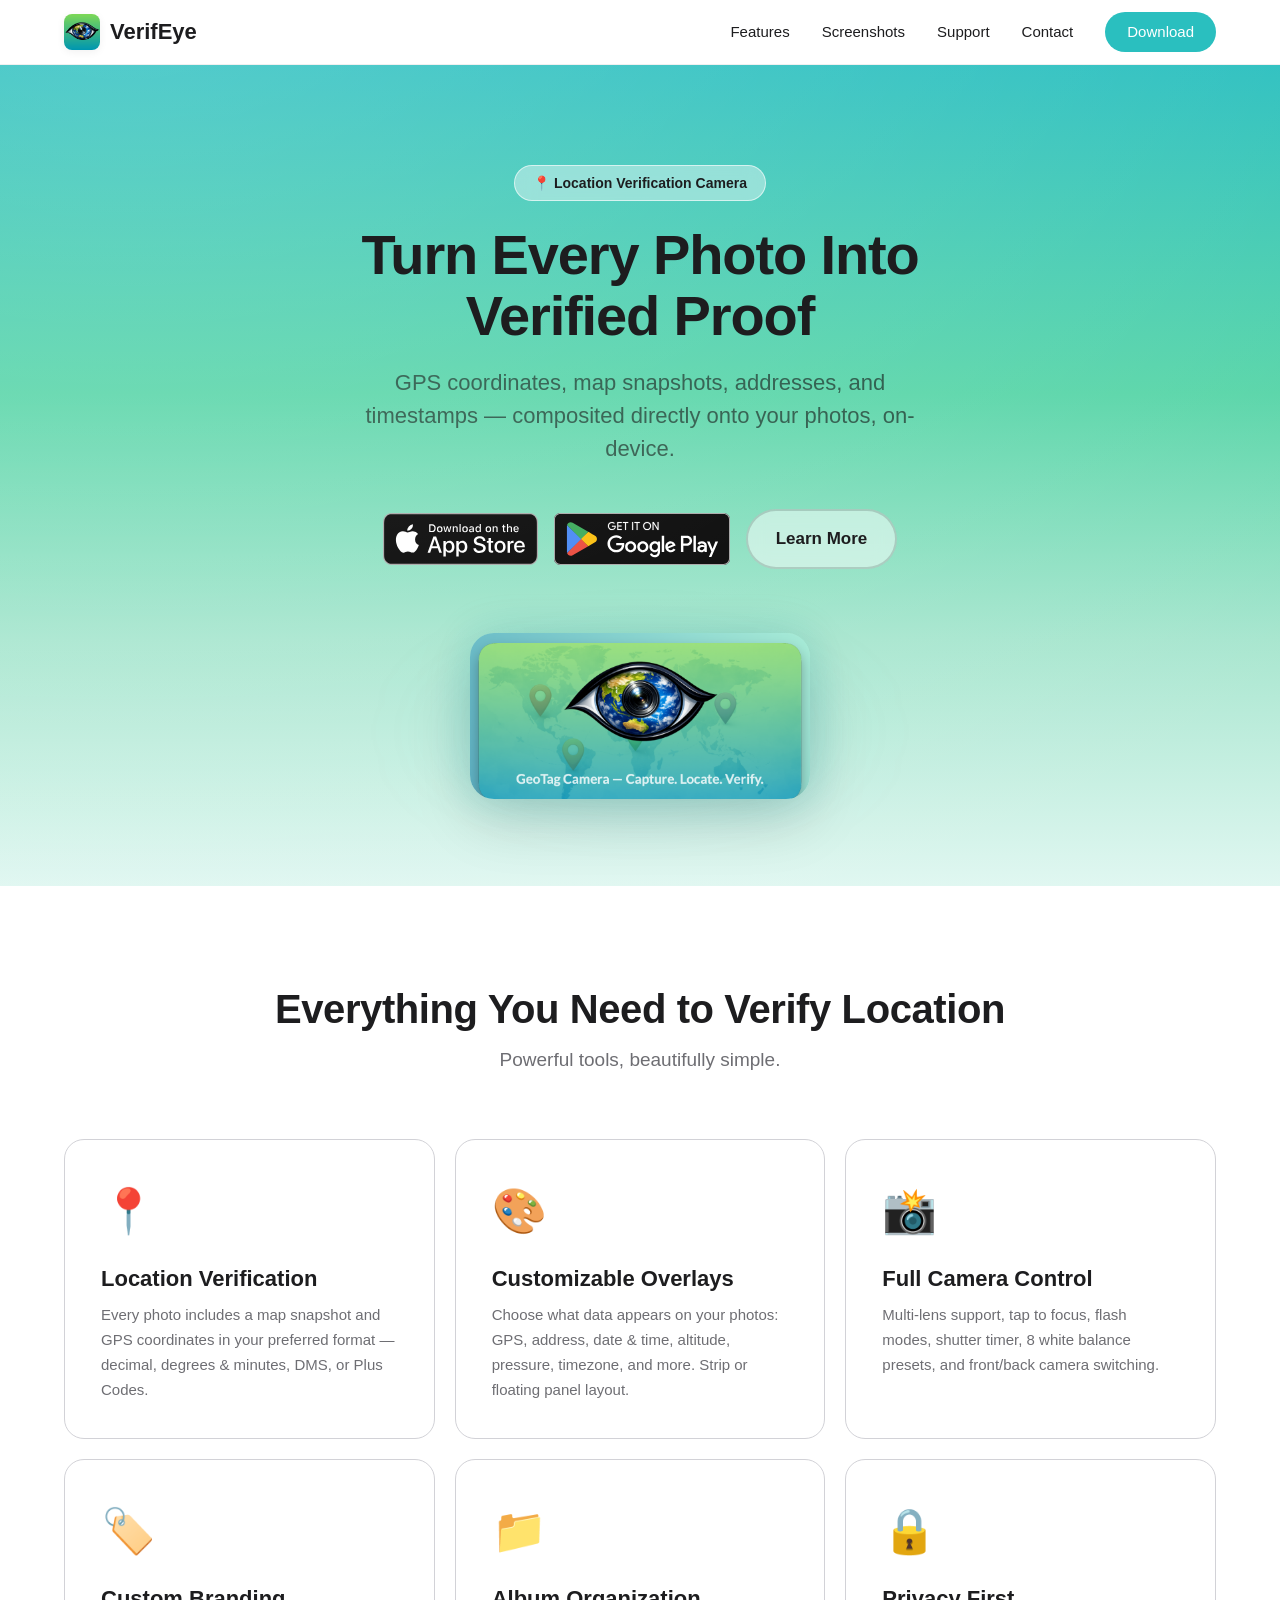
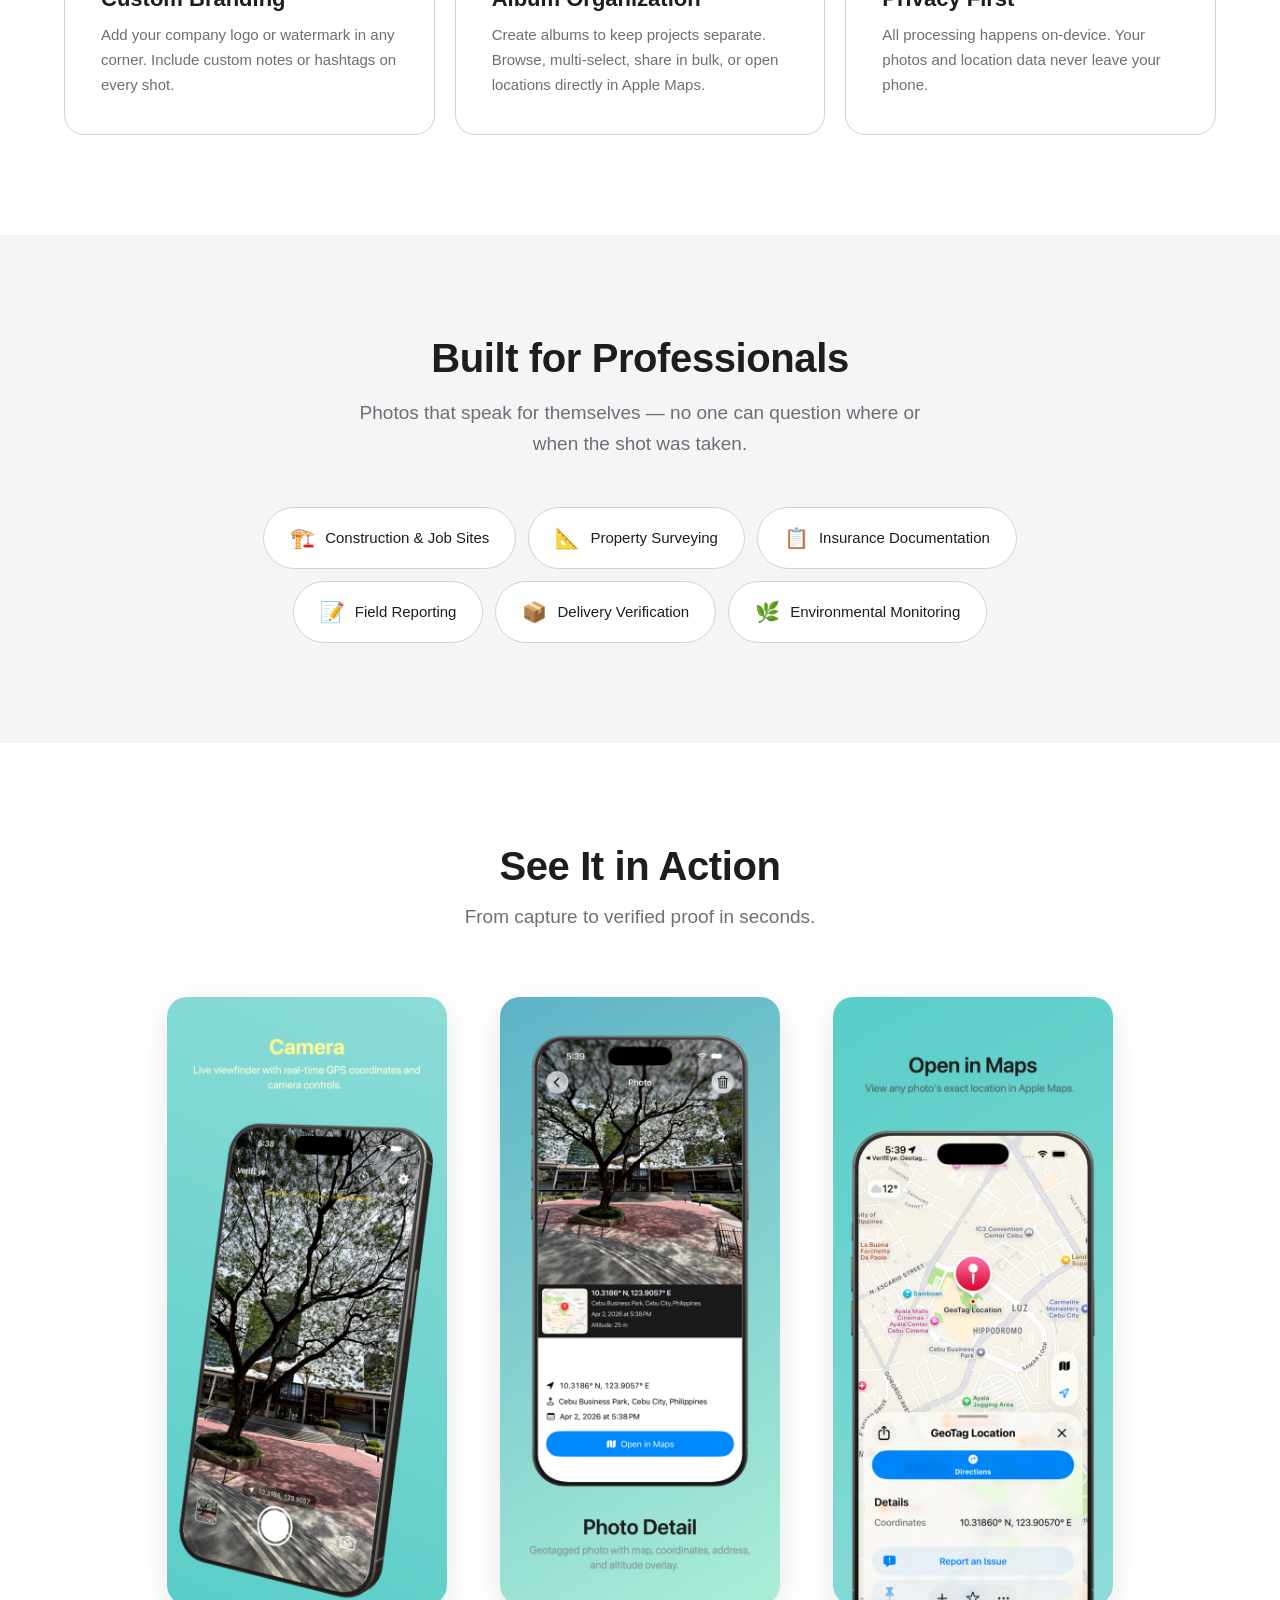
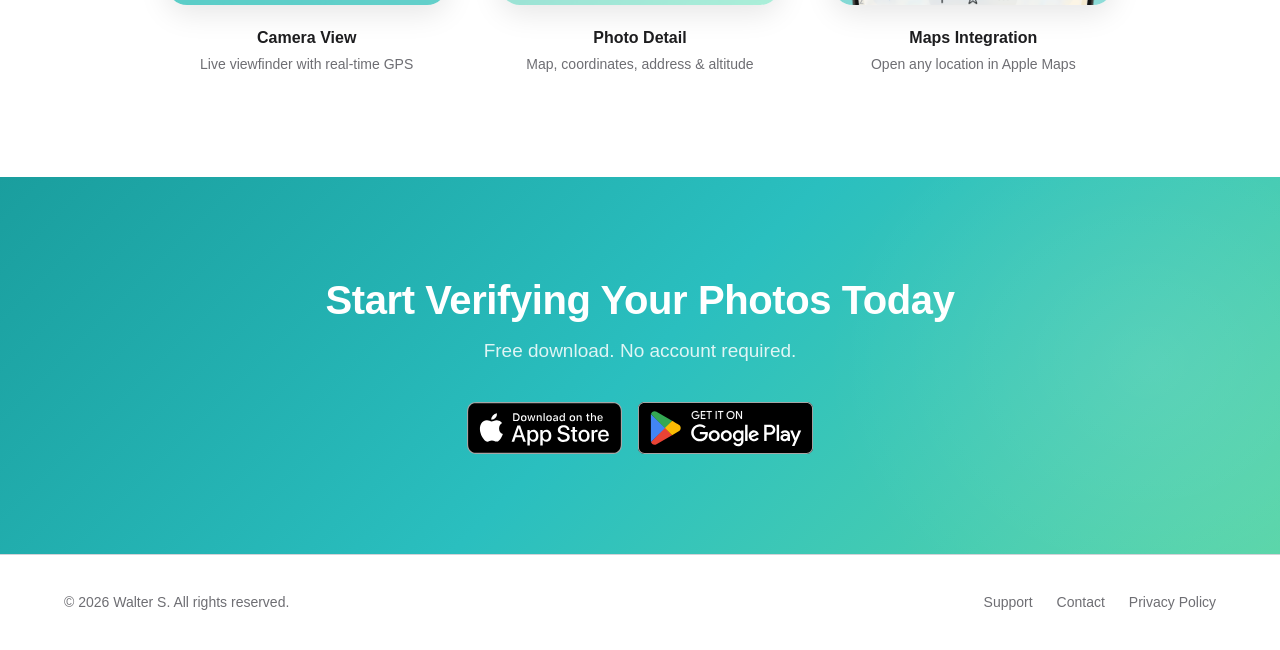
==== commit 75257a4c: "Update hero image to feature.png and add Google Play Store link Co-Authored-By: Claude Opus 4.6 <nor" ====
--- a/index.html
+++ b/index.html
@@ -42,14 +42,14 @@
             <a href="#" class="btn-appstore" aria-label="Download on the App Store">
                 <img src="images/Download_on_the_App_Store_Badge_US-UK_RGB_blk_092917.svg" alt="Download on the App Store" height="52">
             </a>
-            <a href="#" class="btn-appstore" aria-label="Get it on Google Play">
+            <a href="https://play.google.com/store/apps/details?id=app.wartle.verifeye" class="btn-appstore" aria-label="Get it on Google Play">
                 <img src="images/GetItOnGooglePlay_Badge_Web_color_English.svg" alt="Get it on Google Play" height="52">
             </a>
             <a href="#features" class="btn btn-secondary">Learn More</a>
         </div>
         <div class="hero__image-wrapper">
             <div class="hero__image-glow"></div>
-            <img src="images/screenshots/screenshot-2.png" alt="VerifEye photo detail showing map overlay, GPS coordinates, and address" class="hero__image">
+            <img src="images/feature.png" alt="VerifEye photo detail showing map overlay, GPS coordinates, and address" class="hero__image">
         </div>
     </section>
 
@@ -146,7 +146,7 @@
             <a href="#" class="btn-appstore" aria-label="Download on the App Store">
                 <img src="images/Download_on_the_App_Store_Badge_US-UK_RGB_blk_092917.svg" alt="Download on the App Store" height="52">
             </a>
-            <a href="#" class="btn-appstore" aria-label="Get it on Google Play">
+            <a href="https://play.google.com/store/apps/details?id=app.wartle.verifeye" class="btn-appstore" aria-label="Get it on Google Play">
                 <img src="images/GetItOnGooglePlay_Badge_Web_color_English.svg" alt="Get it on Google Play" height="52">
             </a>
         </div>
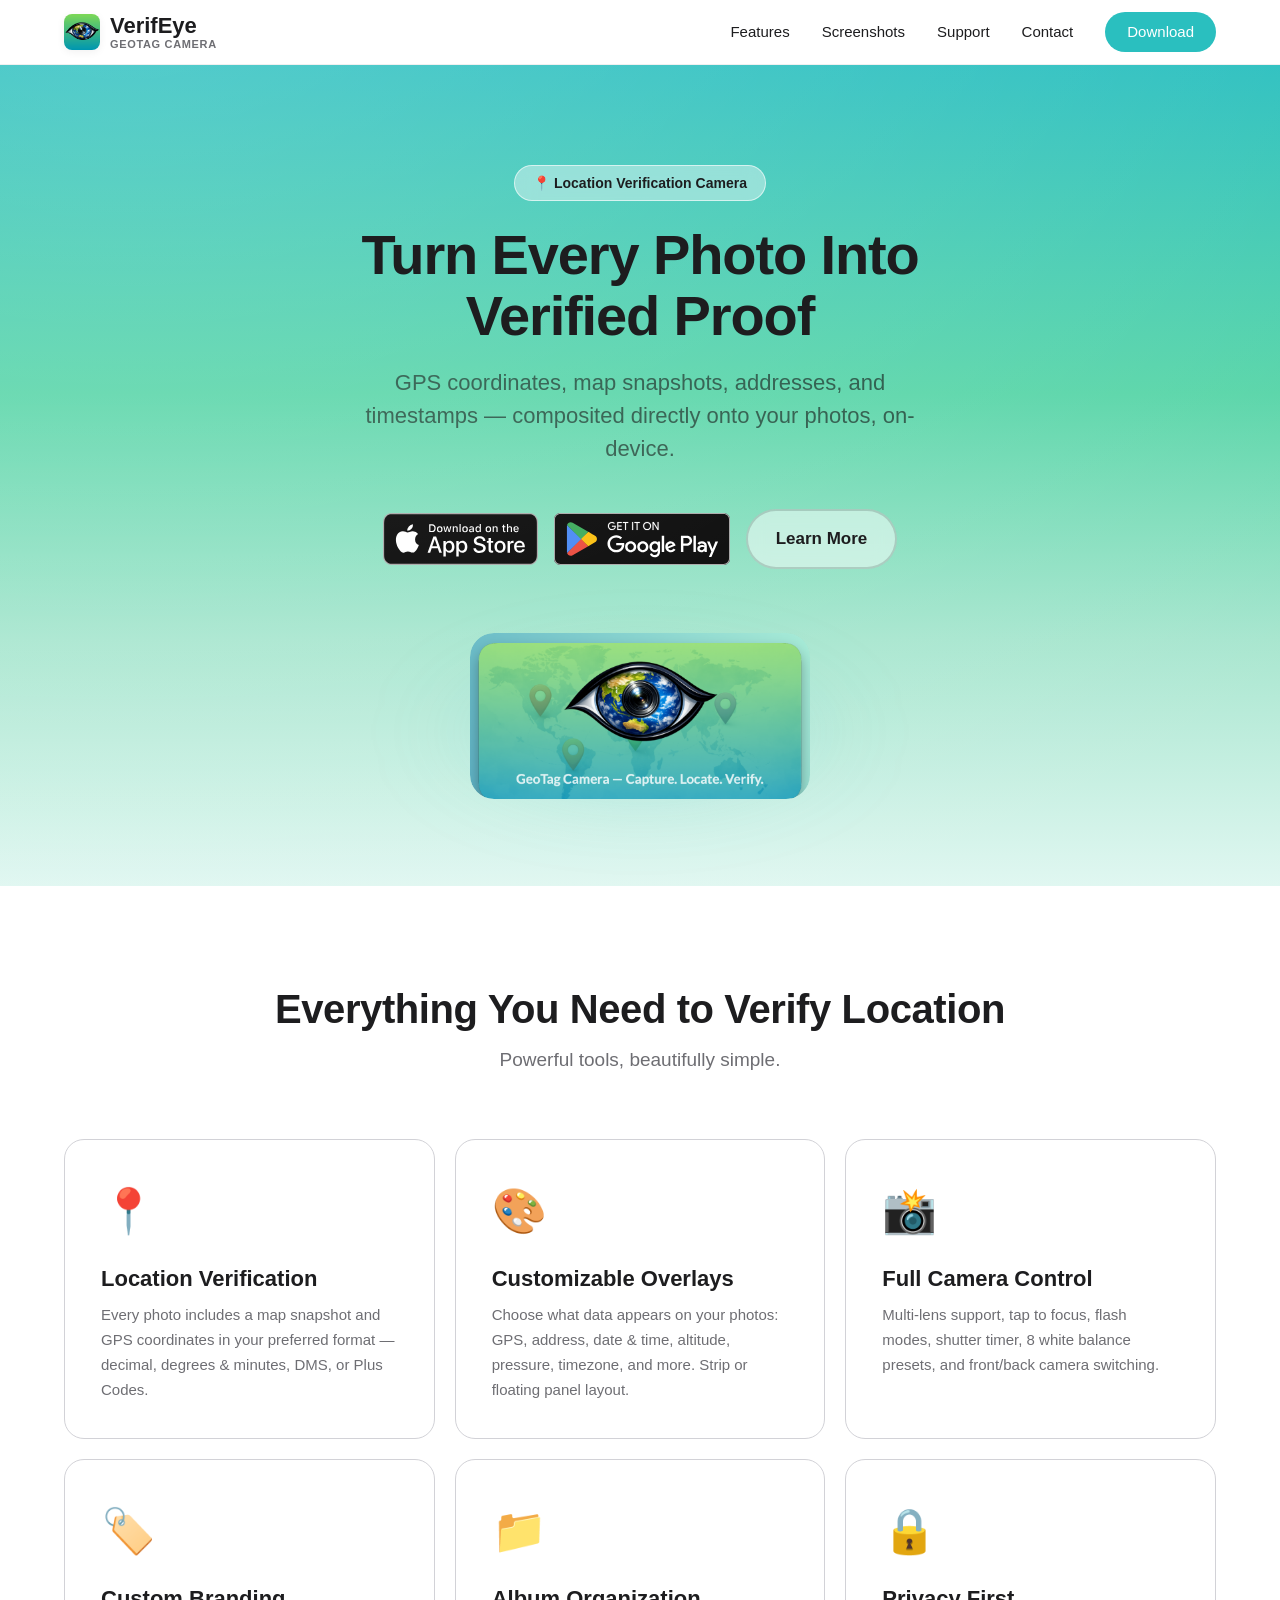
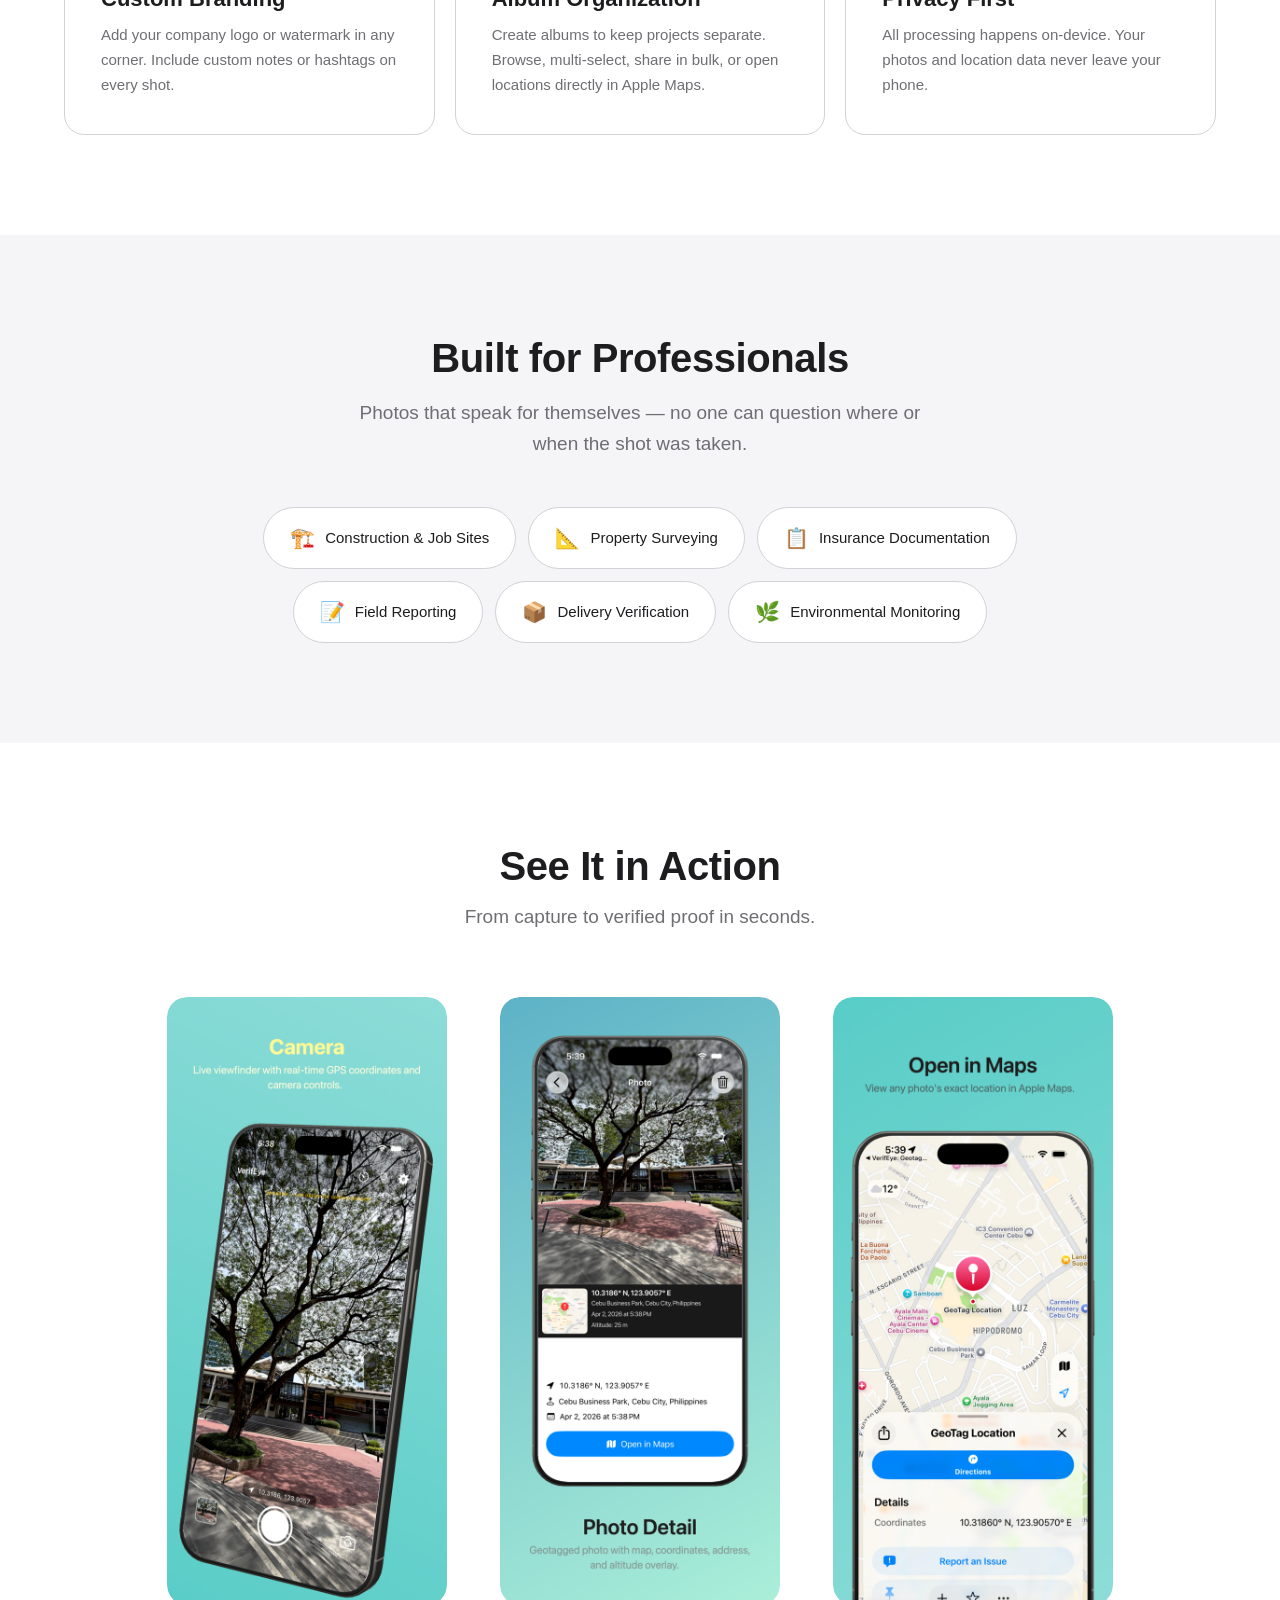
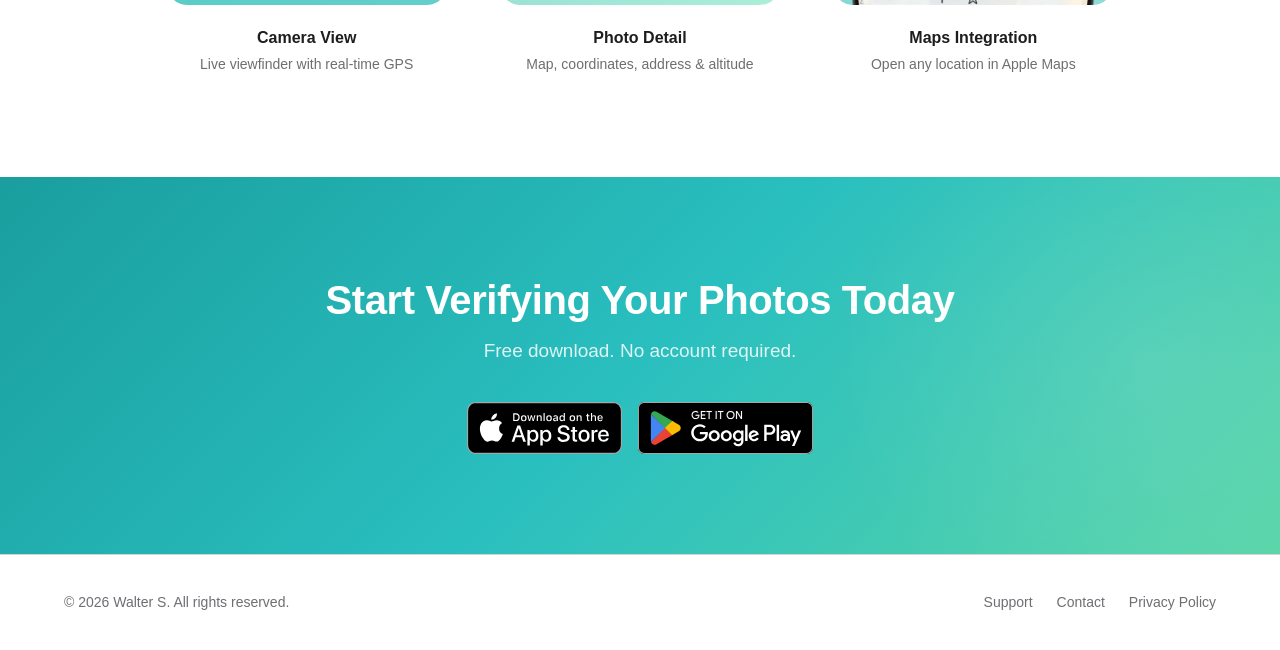
==== commit 3ff80477: "Update site titles and descriptions to include "Geotag Camera"; enhance header logo structure and ad" ====
--- a/index.html
+++ b/index.html
@@ -3,8 +3,8 @@
 <head>
     <meta charset="UTF-8">
     <meta name="viewport" content="width=device-width, initial-scale=1.0">
-    <title>VerifEye — Turn Every Photo Into Verified Proof</title>
-    <meta name="description" content="VerifEye burns GPS coordinates, map thumbnails, addresses, timestamps, and more directly onto your photos. Verifiable proof of location, on-device.">
+    <title>VerifEye: Geotag Camera — Turn Every Photo Into Verified Proof</title>
+    <meta name="description" content="VerifEye: Geotag Camera burns GPS coordinates, map thumbnails, addresses, timestamps, and more directly onto your photos. Verifiable proof of location, on-device.">
     <link rel="icon" type="image/png" href="images/icons/VerifEye AppIcon.png">
     <link rel="apple-touch-icon" href="images/icons/VerifEye AppIcon.png">
     <link rel="stylesheet" href="css/styles.css">
@@ -14,9 +14,12 @@
     <!-- Header -->
     <header class="header">
         <div class="header__inner">
-            <a href="index.html" class="header__logo">
-                <img src="images/icons/VerifEye AppIcon.png" alt="VerifEye icon">
-                VerifEye
+            <a href="index.html" class="header__logo" aria-label="VerifEye: Geotag Camera — Home">
+                <img src="images/icons/VerifEye AppIcon.png" alt="" width="36" height="36">
+                <span class="header__logo-text">
+                    <span class="header__logo-title">VerifEye</span>
+                    <span class="header__logo-subtitle">Geotag Camera</span>
+                </span>
             </a>
             <nav class="header__nav">
                 <a href="#features">Features</a>
@@ -39,7 +42,7 @@
         <h1>Turn Every Photo Into Verified Proof</h1>
         <p class="hero__subtitle">GPS coordinates, map snapshots, addresses, and timestamps — composited directly onto your photos, on-device.</p>
         <div class="hero__actions">
-            <a href="#" class="btn-appstore" aria-label="Download on the App Store">
+            <a href="https://apps.apple.com/ph/app/verifeye-geotag-camera/id6761422889" class="btn-appstore" aria-label="Download VerifEye: Geotag Camera on the App Store">
                 <img src="images/Download_on_the_App_Store_Badge_US-UK_RGB_blk_092917.svg" alt="Download on the App Store" height="52">
             </a>
             <a href="https://play.google.com/store/apps/details?id=app.wartle.verifeye" class="btn-appstore" aria-label="Get it on Google Play">
@@ -49,7 +52,9 @@
         </div>
         <div class="hero__image-wrapper">
             <div class="hero__image-glow"></div>
-            <img src="images/feature.png" alt="VerifEye photo detail showing map overlay, GPS coordinates, and address" class="hero__image">
+            <div class="media-skeleton media-skeleton--hero">
+                <img src="images/feature.png" alt="VerifEye: Geotag Camera photo detail showing map overlay, GPS coordinates, and address" class="hero__image media-skeleton__img" width="1024" height="500" decoding="async">
+            </div>
         </div>
     </section>
 
@@ -120,17 +125,23 @@
             </div>
             <div class="showcase__grid stagger-children">
                 <div class="showcase__item fade-in">
-                    <img src="images/screenshots/screenshot-1.png" alt="VerifEye camera view with live GPS coordinates">
+                    <div class="media-skeleton media-skeleton--phone">
+                        <img src="images/screenshots/screenshot-1.png" alt="VerifEye: Geotag Camera live viewfinder with GPS coordinates" class="media-skeleton__img" width="600" height="1303" loading="lazy" decoding="async">
+                    </div>
                     <p>Camera View</p>
                     <span class="showcase__caption">Live viewfinder with real-time GPS</span>
                 </div>
                 <div class="showcase__item fade-in">
-                    <img src="images/screenshots/screenshot-2.png" alt="Photo detail with map overlay and location data">
+                    <div class="media-skeleton media-skeleton--phone">
+                        <img src="images/screenshots/screenshot-2.png" alt="Photo detail with map overlay and location data" class="media-skeleton__img" width="600" height="1303" loading="lazy" decoding="async">
+                    </div>
                     <p>Photo Detail</p>
                     <span class="showcase__caption">Map, coordinates, address & altitude</span>
                 </div>
                 <div class="showcase__item fade-in">
-                    <img src="images/screenshots/screenshot-3.png" alt="Location opened in Apple Maps">
+                    <div class="media-skeleton media-skeleton--phone">
+                        <img src="images/screenshots/screenshot-3.png" alt="Location opened in Apple Maps" class="media-skeleton__img" width="600" height="1303" loading="lazy" decoding="async">
+                    </div>
                     <p>Maps Integration</p>
                     <span class="showcase__caption">Open any location in Apple Maps</span>
                 </div>
@@ -143,7 +154,7 @@
         <h2 class="fade-in">Start Verifying Your Photos Today</h2>
         <p class="fade-in">Free download. No account required.</p>
         <div class="fade-in cta-section__badges">
-            <a href="#" class="btn-appstore" aria-label="Download on the App Store">
+            <a href="https://apps.apple.com/ph/app/verifeye-geotag-camera/id6761422889" class="btn-appstore" aria-label="Download VerifEye: Geotag Camera on the App Store">
                 <img src="images/Download_on_the_App_Store_Badge_US-UK_RGB_blk_092917.svg" alt="Download on the App Store" height="52">
             </a>
             <a href="https://play.google.com/store/apps/details?id=app.wartle.verifeye" class="btn-appstore" aria-label="Get it on Google Play">
--- a/css/styles.css
+++ b/css/styles.css
@@ -186,6 +186,86 @@
     height: 36px;
     border-radius: 8px;
     box-shadow: var(--shadow-sm);
+    flex-shrink: 0;
+}
+
+.header__logo-text {
+    display: flex;
+    flex-direction: column;
+    align-items: flex-start;
+    line-height: 1.15;
+}
+
+.header__logo-title {
+    font-size: 22px;
+    font-weight: 700;
+    color: var(--text);
+}
+
+.header__logo-subtitle {
+    font-size: 11px;
+    font-weight: 600;
+    letter-spacing: 0.06em;
+    text-transform: uppercase;
+    color: var(--text-secondary);
+}
+
+/* --- Image load placeholders --- */
+@keyframes media-shimmer {
+    0% { background-position: 200% 0; }
+    100% { background-position: -200% 0; }
+}
+
+.media-skeleton {
+    position: relative;
+    overflow: hidden;
+    background: linear-gradient(
+        105deg,
+        #dbe8e5 0%,
+        #eef6f4 42%,
+        #dbe8e5 88%
+    );
+    background-size: 200% 100%;
+    animation: media-shimmer 1.35s ease-in-out infinite;
+}
+
+.media-skeleton--hero {
+    display: block;
+    max-width: 340px;
+    margin: 0 auto;
+    border-radius: var(--radius-lg);
+}
+
+.media-skeleton--phone {
+    width: 100%;
+    max-width: 280px;
+    margin: 0 auto;
+    border-radius: var(--radius-md);
+}
+
+.media-skeleton.is-loaded {
+    animation: none;
+    background: transparent;
+}
+
+.media-skeleton__img {
+    position: relative;
+    z-index: 1;
+    width: 100%;
+    height: auto;
+    opacity: 0;
+    transition: opacity 0.45s ease;
+}
+
+.media-skeleton.is-loaded .media-skeleton__img {
+    opacity: 1;
+}
+
+@media (prefers-reduced-motion: reduce) {
+    .media-skeleton {
+        animation: none;
+        background: var(--bg-secondary);
+    }
 }
 
 .header__nav {
@@ -560,7 +640,7 @@
     transform: translateY(-8px);
 }
 
-.showcase__item img {
+.showcase__item .media-skeleton__img {
     width: 100%;
     max-width: 280px;
     margin: 0 auto;
@@ -569,7 +649,7 @@
     transition: box-shadow 0.4s;
 }
 
-.showcase__item:hover img {
+.showcase__item:hover .media-skeleton__img {
     box-shadow: var(--shadow-lg), var(--shadow-glow);
 }
 
@@ -903,7 +983,7 @@
         gap: 48px;
     }
 
-    .showcase__item img {
+    .showcase__item .media-skeleton__img {
         max-width: 240px;
     }
 
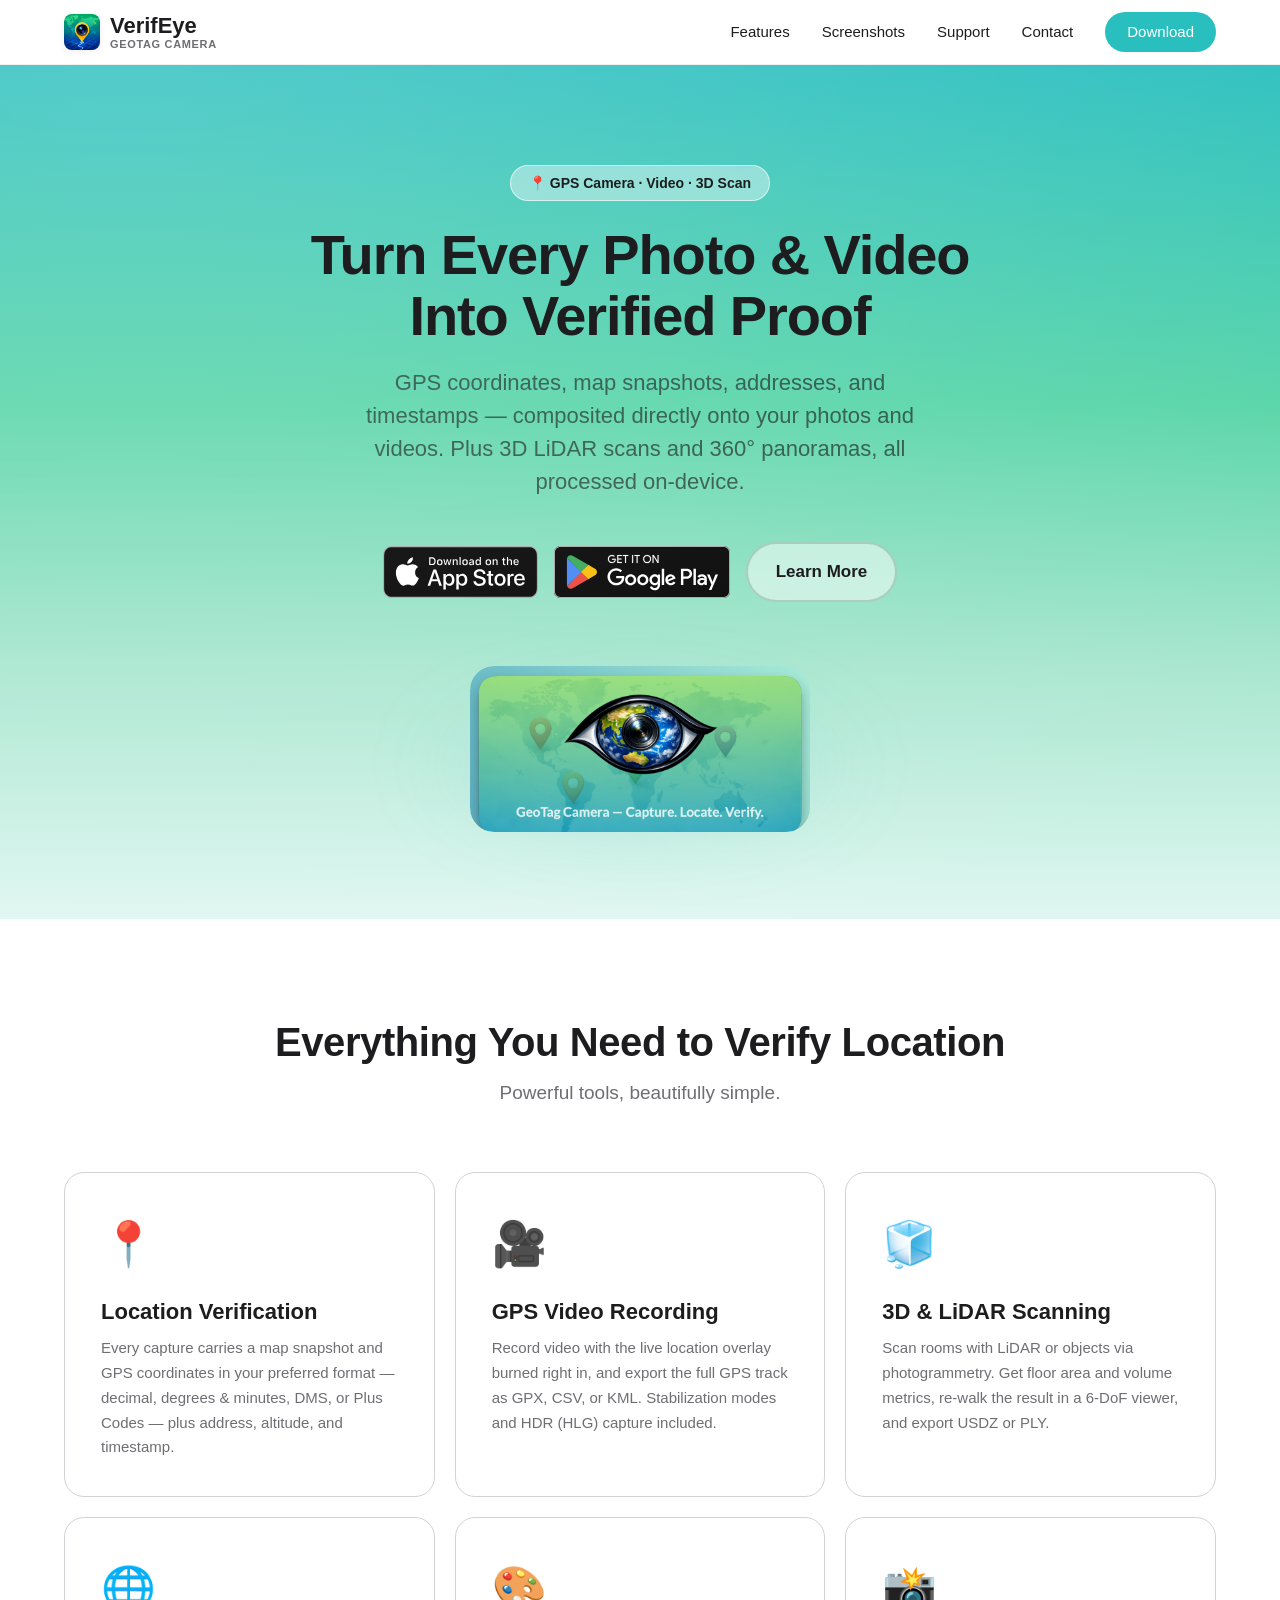
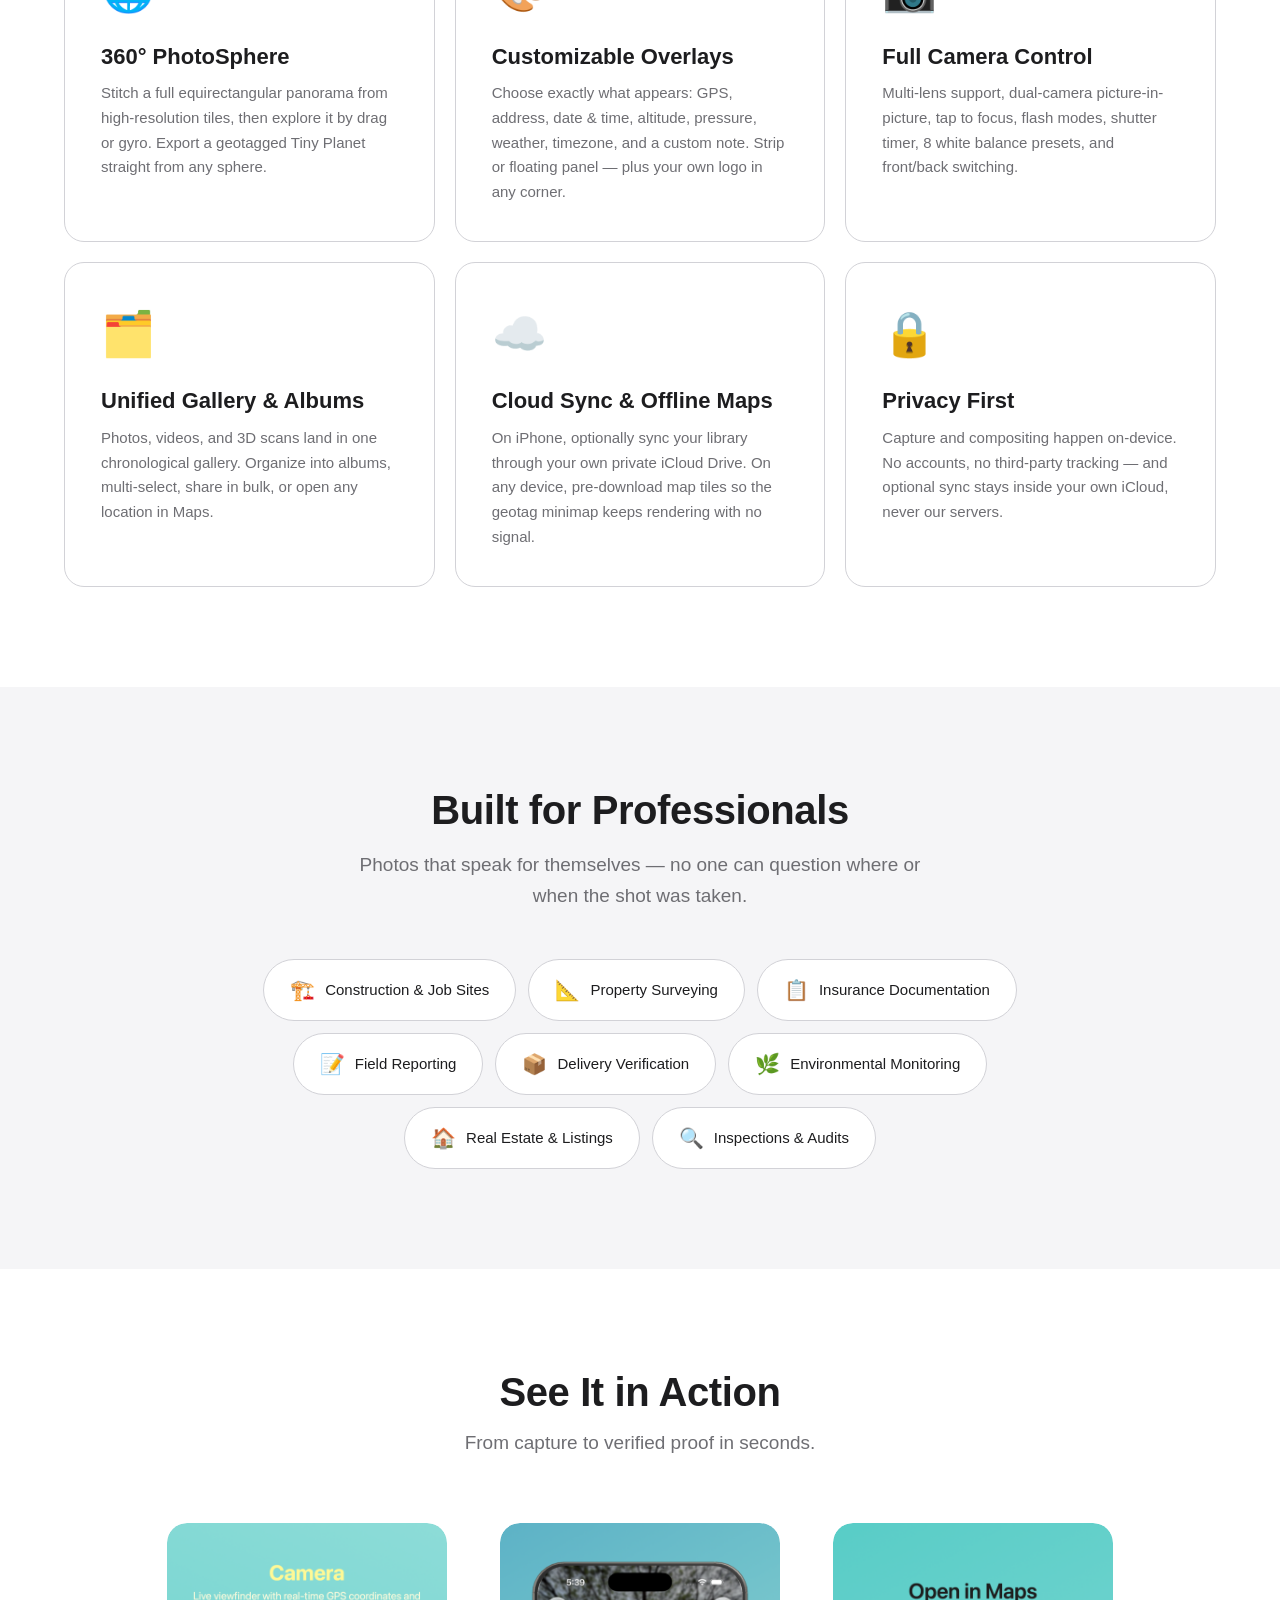
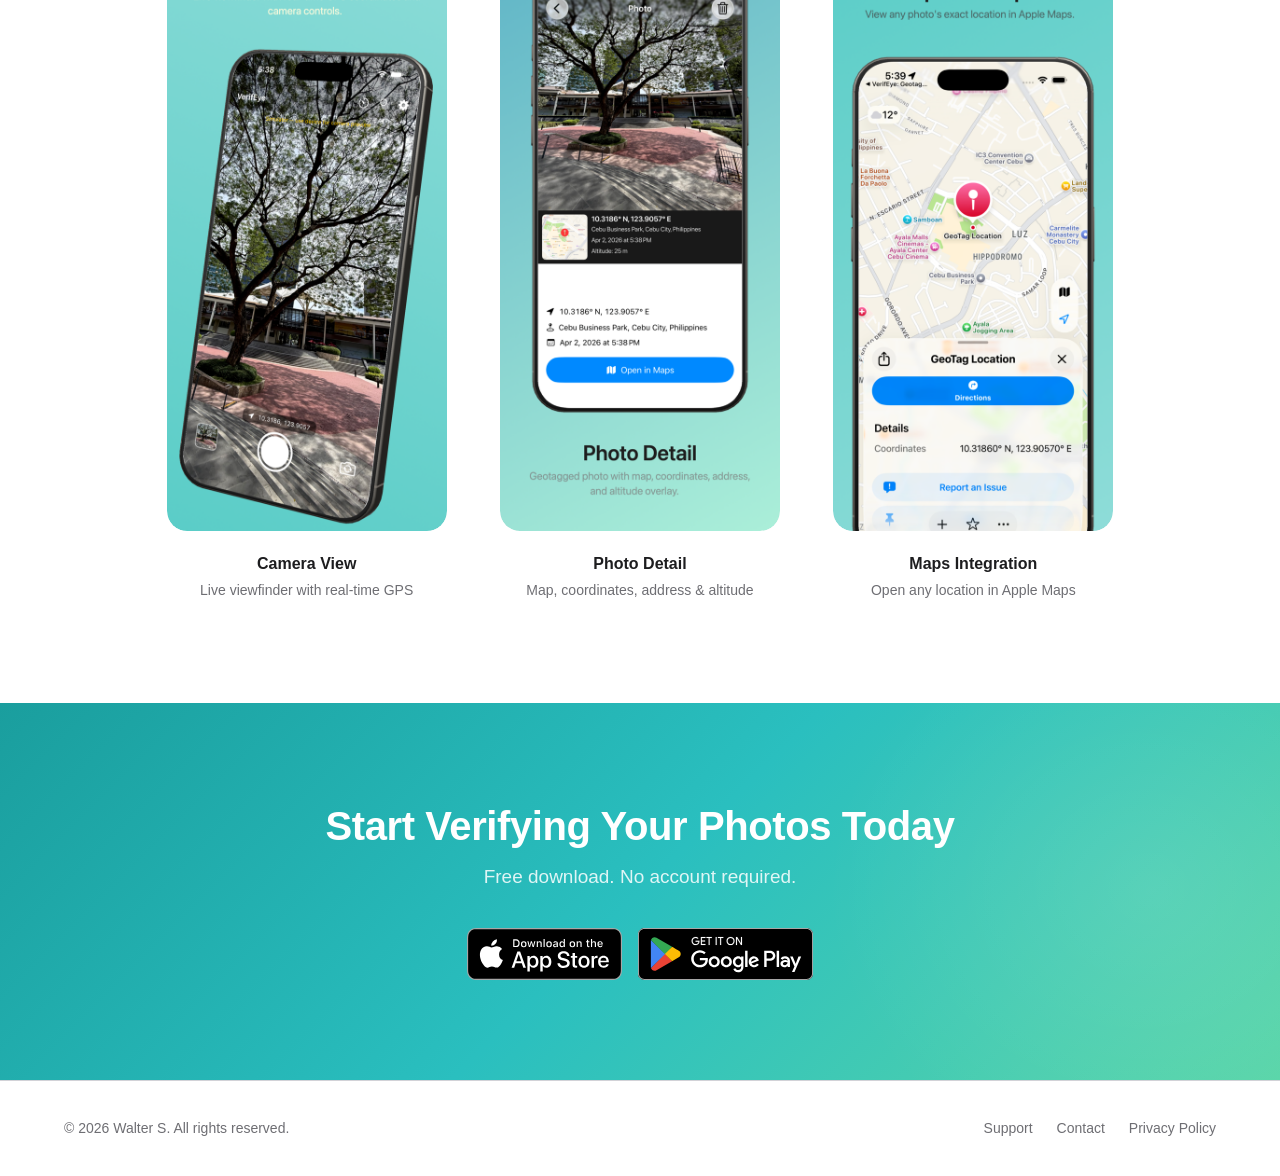
==== commit e45844a1: "Site refresh for app v1.5.5: name, icons, features, privacy - Rename to "VerifEye: GeoTag Camera" (c" ====
--- a/index.html
+++ b/index.html
@@ -3,10 +3,11 @@
 <head>
     <meta charset="UTF-8">
     <meta name="viewport" content="width=device-width, initial-scale=1.0">
-    <title>VerifEye: Geotag Camera — Turn Every Photo Into Verified Proof</title>
-    <meta name="description" content="VerifEye: Geotag Camera burns GPS coordinates, map thumbnails, addresses, timestamps, and more directly onto your photos. Verifiable proof of location, on-device.">
-    <link rel="icon" type="image/png" href="images/icons/VerifEye AppIcon.png">
-    <link rel="apple-touch-icon" href="images/icons/VerifEye AppIcon.png">
+    <title>VerifEye: GeoTag Camera — Turn Every Photo & Video Into Verified Proof</title>
+    <meta name="description" content="VerifEye: GeoTag Camera burns GPS coordinates, map thumbnails, addresses, and timestamps onto your photos and videos — and captures 3D LiDAR scans and 360° panoramas. Verifiable proof of location, on-device.">
+    <link rel="icon" type="image/png" href="images/icons/default.png">
+    <link rel="icon" type="image/png" href="images/icons/dark.png" media="(prefers-color-scheme: dark)">
+    <link rel="apple-touch-icon" href="images/icons/default.png">
     <link rel="stylesheet" href="css/styles.css">
 </head>
 <body>
@@ -14,11 +15,11 @@
     <!-- Header -->
     <header class="header">
         <div class="header__inner">
-            <a href="index.html" class="header__logo" aria-label="VerifEye: Geotag Camera — Home">
-                <img src="images/icons/VerifEye AppIcon.png" alt="" width="36" height="36">
+            <a href="index.html" class="header__logo" aria-label="VerifEye: GeoTag Camera — Home">
+                <img src="images/icons/default.png" alt="" width="36" height="36">
                 <span class="header__logo-text">
                     <span class="header__logo-title">VerifEye</span>
-                    <span class="header__logo-subtitle">Geotag Camera</span>
+                    <span class="header__logo-subtitle">GeoTag Camera</span>
                 </span>
             </a>
             <nav class="header__nav">
@@ -38,11 +39,11 @@
 
     <!-- Hero -->
     <section class="hero">
-        <div class="hero__badge">📍 Location Verification Camera</div>
-        <h1>Turn Every Photo Into Verified Proof</h1>
-        <p class="hero__subtitle">GPS coordinates, map snapshots, addresses, and timestamps — composited directly onto your photos, on-device.</p>
+        <div class="hero__badge">📍 GPS Camera · Video · 3D Scan</div>
+        <h1>Turn Every Photo & Video Into Verified Proof</h1>
+        <p class="hero__subtitle">GPS coordinates, map snapshots, addresses, and timestamps — composited directly onto your photos and videos. Plus 3D LiDAR scans and 360° panoramas, all processed on-device.</p>
         <div class="hero__actions">
-            <a href="https://apps.apple.com/ph/app/verifeye-geotag-camera/id6761422889" class="btn-appstore" aria-label="Download VerifEye: Geotag Camera on the App Store">
+            <a href="https://apps.apple.com/ph/app/verifeye-geotag-camera/id6761422889" class="btn-appstore" aria-label="Download VerifEye: GeoTag Camera on the App Store">
                 <img src="images/Download_on_the_App_Store_Badge_US-UK_RGB_blk_092917.svg" alt="Download on the App Store" height="52">
             </a>
             <a href="https://play.google.com/store/apps/details?id=app.wartle.verifeye" class="btn-appstore" aria-label="Get it on Google Play">
@@ -53,7 +54,7 @@
         <div class="hero__image-wrapper">
             <div class="hero__image-glow"></div>
             <div class="media-skeleton media-skeleton--hero">
-                <img src="images/feature.png" alt="VerifEye: Geotag Camera photo detail showing map overlay, GPS coordinates, and address" class="hero__image media-skeleton__img" width="1024" height="500" decoding="async">
+                <img src="images/feature.png" alt="VerifEye: GeoTag Camera capture detail showing map overlay, GPS coordinates, and address" class="hero__image media-skeleton__img" width="1024" height="500" decoding="async">
             </div>
         </div>
     </section>
@@ -69,32 +70,47 @@
                 <div class="feature-card fade-in">
                     <span class="feature-card__icon">📍</span>
                     <h3>Location Verification</h3>
-                    <p>Every photo includes a map snapshot and GPS coordinates in your preferred format — decimal, degrees & minutes, DMS, or Plus Codes.</p>
+                    <p>Every capture carries a map snapshot and GPS coordinates in your preferred format — decimal, degrees & minutes, DMS, or Plus Codes — plus address, altitude, and timestamp.</p>
+                </div>
+                <div class="feature-card fade-in">
+                    <span class="feature-card__icon">🎥</span>
+                    <h3>GPS Video Recording</h3>
+                    <p>Record video with the live location overlay burned right in, and export the full GPS track as GPX, CSV, or KML. Stabilization modes and HDR (HLG) capture included.</p>
+                </div>
+                <div class="feature-card fade-in">
+                    <span class="feature-card__icon">🧊</span>
+                    <h3>3D & LiDAR Scanning</h3>
+                    <p>Scan rooms with LiDAR or objects via photogrammetry. Get floor area and volume metrics, re-walk the result in a 6-DoF viewer, and export USDZ or PLY.</p>
+                </div>
+                <div class="feature-card fade-in">
+                    <span class="feature-card__icon">🌐</span>
+                    <h3>360° PhotoSphere</h3>
+                    <p>Stitch a full equirectangular panorama from high-resolution tiles, then explore it by drag or gyro. Export a geotagged Tiny Planet straight from any sphere.</p>
                 </div>
                 <div class="feature-card fade-in">
                     <span class="feature-card__icon">🎨</span>
                     <h3>Customizable Overlays</h3>
-                    <p>Choose what data appears on your photos: GPS, address, date & time, altitude, pressure, timezone, and more. Strip or floating panel layout.</p>
+                    <p>Choose exactly what appears: GPS, address, date & time, altitude, pressure, weather, timezone, and a custom note. Strip or floating panel — plus your own logo in any corner.</p>
                 </div>
                 <div class="feature-card fade-in">
                     <span class="feature-card__icon">📸</span>
                     <h3>Full Camera Control</h3>
-                    <p>Multi-lens support, tap to focus, flash modes, shutter timer, 8 white balance presets, and front/back camera switching.</p>
+                    <p>Multi-lens support, dual-camera picture-in-picture, tap to focus, flash modes, shutter timer, 8 white balance presets, and front/back switching.</p>
                 </div>
                 <div class="feature-card fade-in">
-                    <span class="feature-card__icon">🏷️</span>
-                    <h3>Custom Branding</h3>
-                    <p>Add your company logo or watermark in any corner. Include custom notes or hashtags on every shot.</p>
+                    <span class="feature-card__icon">🗂️</span>
+                    <h3>Unified Gallery & Albums</h3>
+                    <p>Photos, videos, and 3D scans land in one chronological gallery. Organize into albums, multi-select, share in bulk, or open any location in Maps.</p>
                 </div>
                 <div class="feature-card fade-in">
-                    <span class="feature-card__icon">📁</span>
-                    <h3>Album Organization</h3>
-                    <p>Create albums to keep projects separate. Browse, multi-select, share in bulk, or open locations directly in Apple Maps.</p>
+                    <span class="feature-card__icon">☁️</span>
+                    <h3>Cloud Sync & Offline Maps</h3>
+                    <p>On iPhone, optionally sync your library through your own private iCloud Drive. On any device, pre-download map tiles so the geotag minimap keeps rendering with no signal.</p>
                 </div>
                 <div class="feature-card fade-in">
                     <span class="feature-card__icon">🔒</span>
                     <h3>Privacy First</h3>
-                    <p>All processing happens on-device. Your photos and location data never leave your phone.</p>
+                    <p>Capture and compositing happen on-device. No accounts, no third-party tracking — and optional sync stays inside your own iCloud, never our servers.</p>
                 </div>
             </div>
         </div>
@@ -112,6 +128,8 @@
                 <div class="use-case-tag"><span class="use-case-tag__icon">📝</span> Field Reporting</div>
                 <div class="use-case-tag"><span class="use-case-tag__icon">📦</span> Delivery Verification</div>
                 <div class="use-case-tag"><span class="use-case-tag__icon">🌿</span> Environmental Monitoring</div>
+                <div class="use-case-tag"><span class="use-case-tag__icon">🏠</span> Real Estate & Listings</div>
+                <div class="use-case-tag"><span class="use-case-tag__icon">🔍</span> Inspections & Audits</div>
             </div>
         </div>
     </section>
@@ -126,7 +144,7 @@
             <div class="showcase__grid stagger-children">
                 <div class="showcase__item fade-in">
                     <div class="media-skeleton media-skeleton--phone">
-                        <img src="images/screenshots/screenshot-1.png" alt="VerifEye: Geotag Camera live viewfinder with GPS coordinates" class="media-skeleton__img" width="600" height="1303" loading="lazy" decoding="async">
+                        <img src="images/screenshots/screenshot-1.png" alt="VerifEye: GeoTag Camera live viewfinder with GPS coordinates" class="media-skeleton__img" width="600" height="1303" loading="lazy" decoding="async">
                     </div>
                     <p>Camera View</p>
                     <span class="showcase__caption">Live viewfinder with real-time GPS</span>
@@ -154,7 +172,7 @@
         <h2 class="fade-in">Start Verifying Your Photos Today</h2>
         <p class="fade-in">Free download. No account required.</p>
         <div class="fade-in cta-section__badges">
-            <a href="https://apps.apple.com/ph/app/verifeye-geotag-camera/id6761422889" class="btn-appstore" aria-label="Download VerifEye: Geotag Camera on the App Store">
+            <a href="https://apps.apple.com/ph/app/verifeye-geotag-camera/id6761422889" class="btn-appstore" aria-label="Download VerifEye: GeoTag Camera on the App Store">
                 <img src="images/Download_on_the_App_Store_Badge_US-UK_RGB_blk_092917.svg" alt="Download on the App Store" height="52">
             </a>
             <a href="https://play.google.com/store/apps/details?id=app.wartle.verifeye" class="btn-appstore" aria-label="Get it on Google Play">
--- a/css/styles.css
+++ b/css/styles.css
@@ -123,6 +123,9 @@
 .stagger-children .fade-in:nth-child(4) { transition-delay: 0.3s; }
 .stagger-children .fade-in:nth-child(5) { transition-delay: 0.4s; }
 .stagger-children .fade-in:nth-child(6) { transition-delay: 0.5s; }
+.stagger-children .fade-in:nth-child(7) { transition-delay: 0.6s; }
+.stagger-children .fade-in:nth-child(8) { transition-delay: 0.7s; }
+.stagger-children .fade-in:nth-child(9) { transition-delay: 0.8s; }
 
 /* --- Layout --- */
 .container {
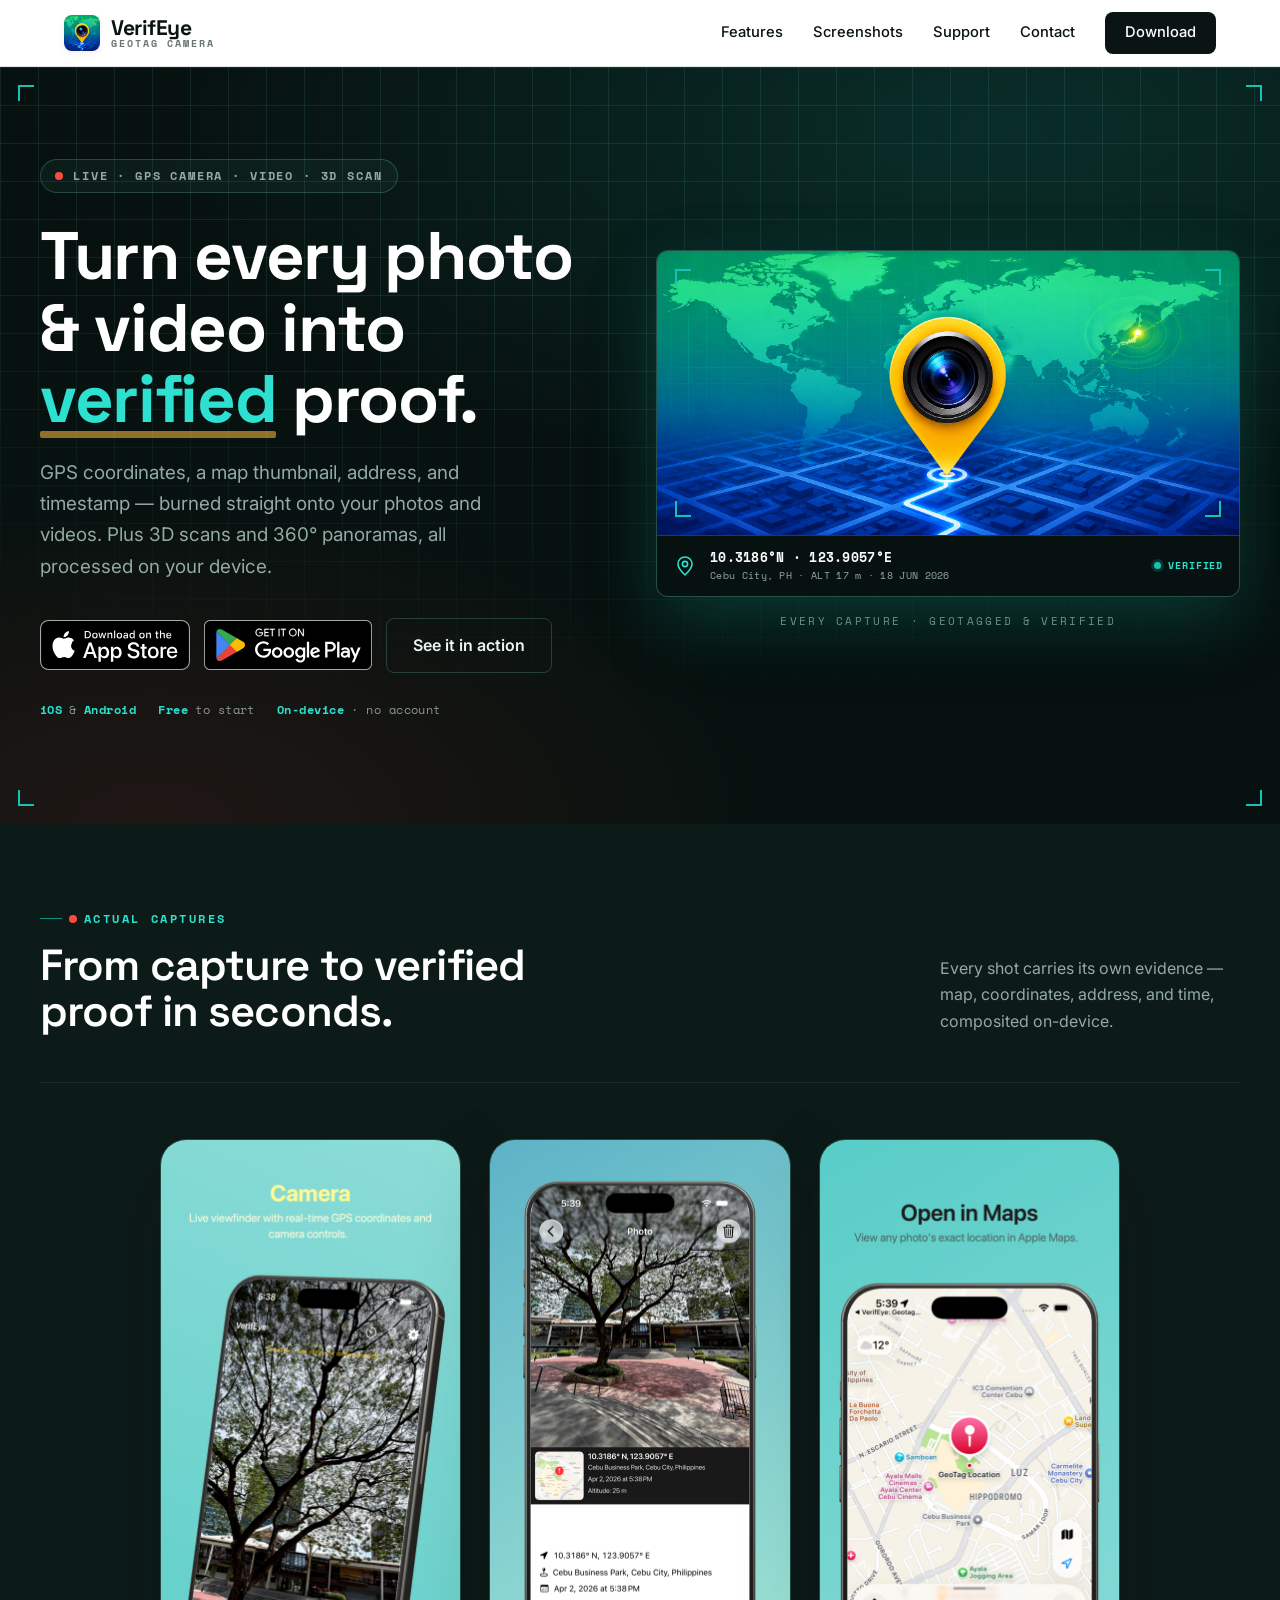
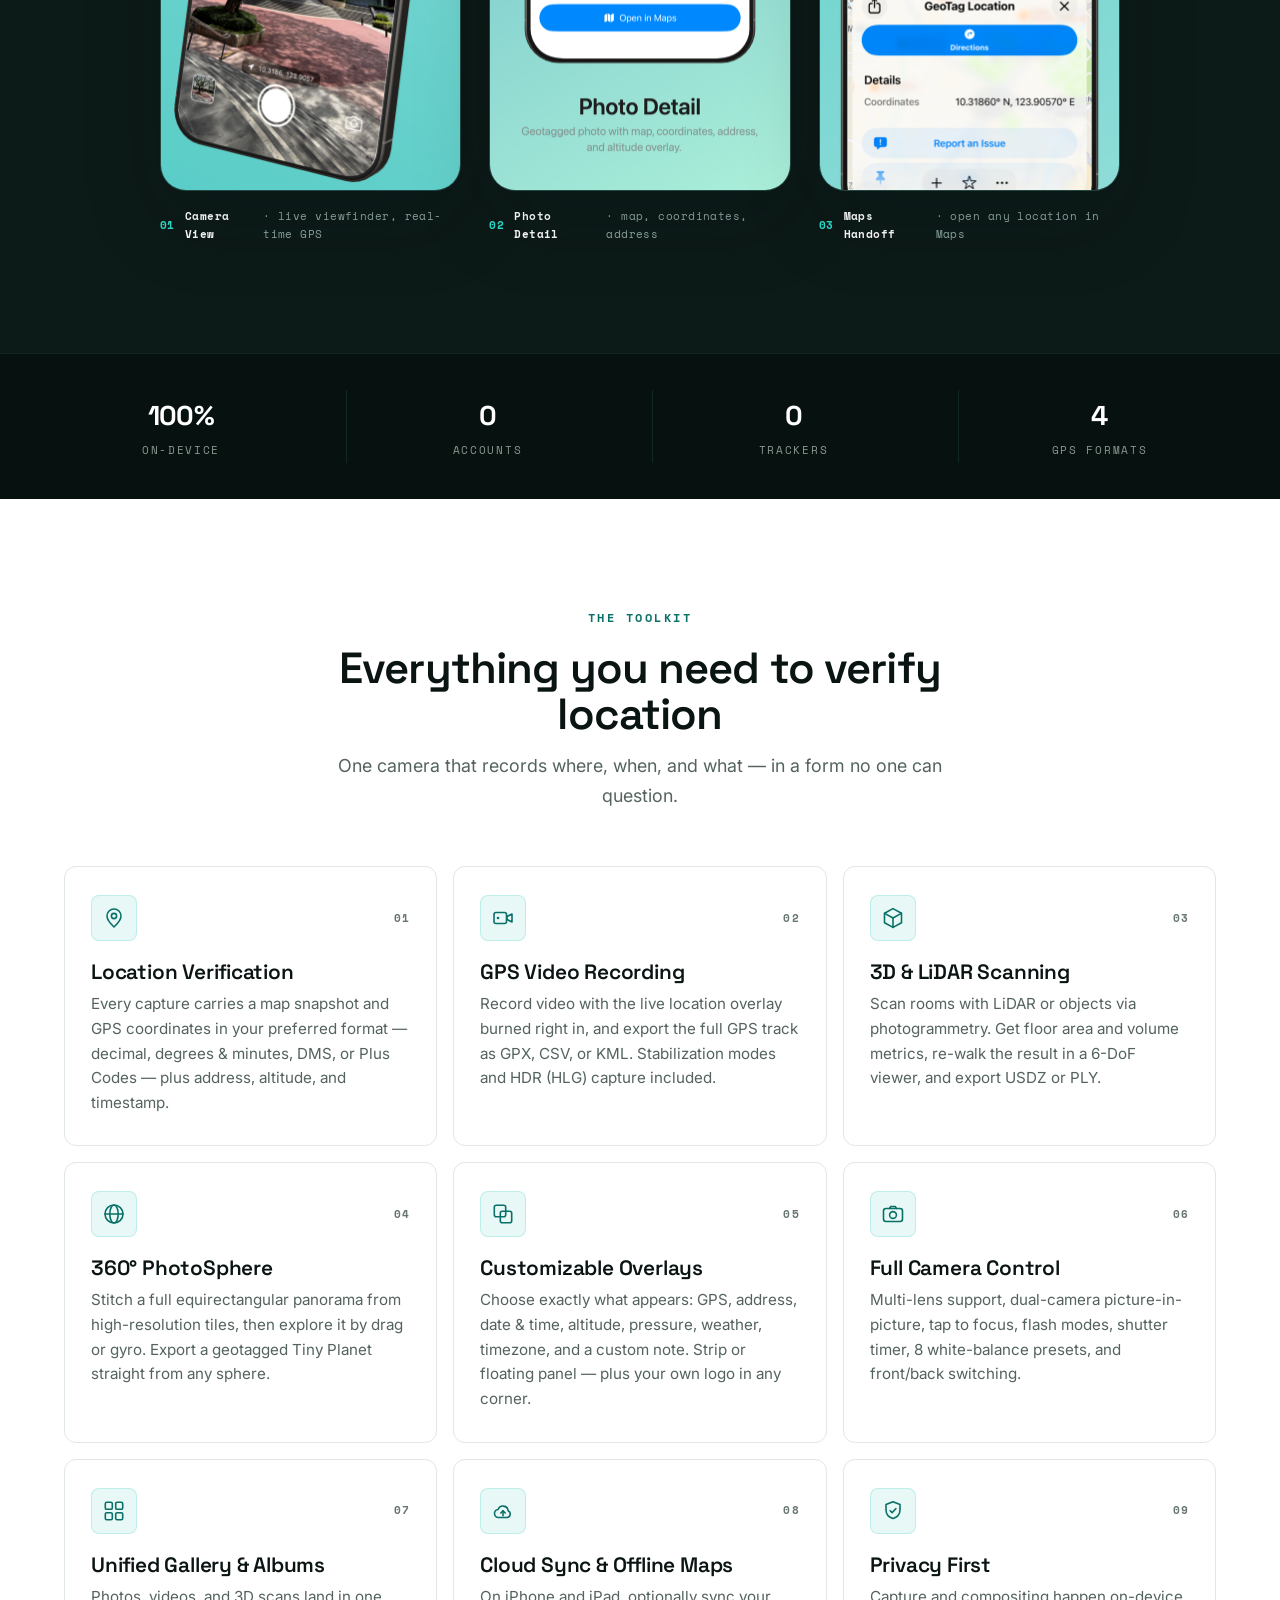
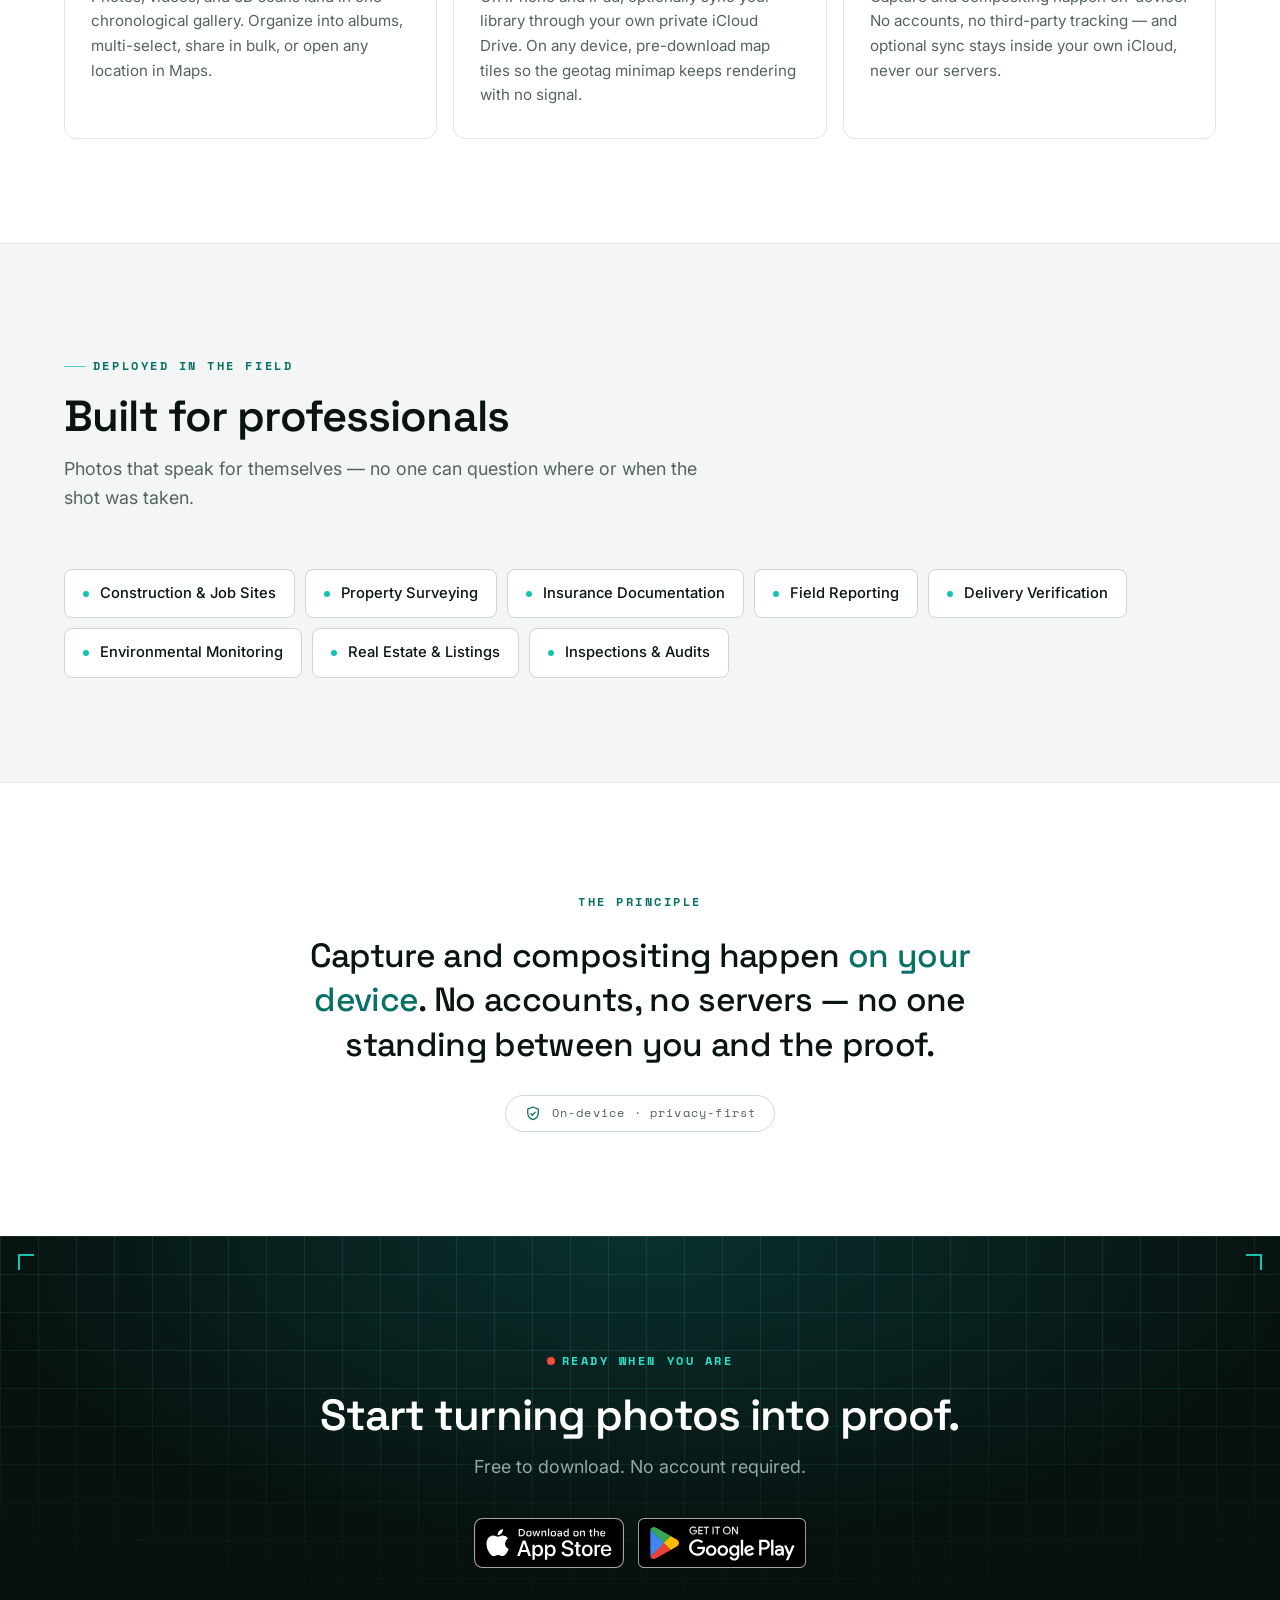
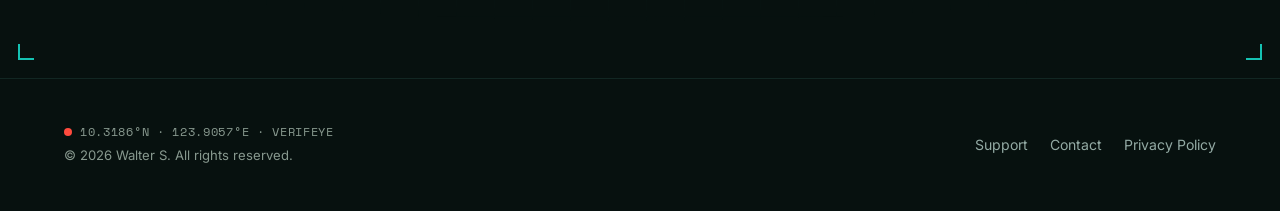
==== commit 1d4c5ae8: "Redesign site with geotag-instrument identity and verified-capture hero - New "viewfinder/instrument" ====
--- a/index.html
+++ b/index.html
@@ -4,11 +4,15 @@
     <meta charset="UTF-8">
     <meta name="viewport" content="width=device-width, initial-scale=1.0">
     <title>VerifEye: GeoTag Camera — Turn Every Photo & Video Into Verified Proof</title>
-    <meta name="description" content="VerifEye: GeoTag Camera burns GPS coordinates, map thumbnails, addresses, and timestamps onto your photos and videos — and captures 3D LiDAR scans and 360° panoramas. Verifiable proof of location, on-device.">
+    <meta name="description" content="VerifEye: GeoTag Camera burns GPS coordinates, map thumbnails, addresses, and timestamps onto your photos and videos — and captures 3D scans and 360° panoramas. Verifiable proof of location, on-device.">
     <link rel="icon" type="image/png" href="images/icons/default.png">
     <link rel="icon" type="image/png" href="images/icons/dark.png" media="(prefers-color-scheme: dark)">
     <link rel="apple-touch-icon" href="images/icons/default.png">
+    <link rel="preconnect" href="https://fonts.googleapis.com">
+    <link rel="preconnect" href="https://fonts.gstatic.com" crossorigin>
+    <link rel="stylesheet" href="https://fonts.googleapis.com/css2?family=Inter:wght@400;500;600;700&family=Space+Grotesk:wght@500;600;700&family=Space+Mono:wght@400;700&display=swap">
     <link rel="stylesheet" href="css/styles.css">
+    <script>document.documentElement.classList.add('js');</script>
 </head>
 <body>
 
@@ -22,14 +26,14 @@
                     <span class="header__logo-subtitle">GeoTag Camera</span>
                 </span>
             </a>
-            <nav class="header__nav">
+            <nav class="header__nav" id="site-nav" aria-label="Primary">
                 <a href="#features">Features</a>
                 <a href="#showcase">Screenshots</a>
                 <a href="support.html">Support</a>
                 <a href="contact.html">Contact</a>
                 <a href="#download" class="header__cta">Download</a>
             </nav>
-            <button class="header__hamburger" aria-label="Menu">
+            <button class="header__hamburger" aria-label="Open menu" aria-expanded="false" aria-controls="site-nav">
                 <span></span>
                 <span></span>
                 <span></span>
@@ -37,154 +41,266 @@
         </div>
     </header>
 
-    <!-- Hero -->
+    <!-- Hero — dark viewfinder -->
     <section class="hero">
-        <div class="hero__badge">📍 GPS Camera · Video · 3D Scan</div>
-        <h1>Turn Every Photo & Video Into Verified Proof</h1>
-        <p class="hero__subtitle">GPS coordinates, map snapshots, addresses, and timestamps — composited directly onto your photos and videos. Plus 3D LiDAR scans and 360° panoramas, all processed on-device.</p>
-        <div class="hero__actions">
-            <a href="https://apps.apple.com/ph/app/verifeye-geotag-camera/id6761422889" class="btn-appstore" aria-label="Download VerifEye: GeoTag Camera on the App Store">
-                <img src="images/Download_on_the_App_Store_Badge_US-UK_RGB_blk_092917.svg" alt="Download on the App Store" height="52">
-            </a>
-            <a href="https://play.google.com/store/apps/details?id=app.wartle.verifeye" class="btn-appstore" aria-label="Get it on Google Play">
-                <img src="images/GetItOnGooglePlay_Badge_Web_color_English.svg" alt="Get it on Google Play" height="52">
-            </a>
-            <a href="#features" class="btn btn-secondary">Learn More</a>
-        </div>
-        <div class="hero__image-wrapper">
-            <div class="hero__image-glow"></div>
-            <div class="media-skeleton media-skeleton--hero">
-                <img src="images/feature.png" alt="VerifEye: GeoTag Camera capture detail showing map overlay, GPS coordinates, and address" class="hero__image media-skeleton__img" width="1024" height="500" decoding="async">
-            </div>
-        </div>
-    </section>
+        <div class="hero__grid"></div>
+        <span class="corner corner--tl"></span>
+        <span class="corner corner--tr"></span>
+        <span class="corner corner--bl"></span>
+        <span class="corner corner--br"></span>
+
+        <div class="hero__inner">
+            <div class="hero__copy">
+                <span class="hero__eyebrow"><span class="rec-dot"></span> Live · GPS Camera · Video · 3D Scan</span>
+                <h1>Turn every photo &amp; video into <span class="verified">verified</span> proof.</h1>
+                <p class="hero__subtitle">GPS coordinates, a map thumbnail, address, and timestamp — burned straight onto your photos and videos. Plus 3D scans and 360° panoramas, all processed on your device.</p>
+                <div class="hero__actions">
+                    <a href="https://apps.apple.com/ph/app/verifeye-geotag-camera/id6761422889" class="btn-appstore" aria-label="Download VerifEye: GeoTag Camera on the App Store">
+                        <img src="images/Download_on_the_App_Store_Badge_US-UK_RGB_blk_092917.svg" alt="Download on the App Store" height="50">
+                    </a>
+                    <a href="https://play.google.com/store/apps/details?id=app.wartle.verifeye" class="btn-appstore" aria-label="Get it on Google Play">
+                        <img src="images/GetItOnGooglePlay_Badge_Web_color_English.svg" alt="Get it on Google Play" height="50">
+                    </a>
+                    <a href="#showcase" class="btn btn-ghost">See it in action</a>
+                </div>
+                <div class="hero__meta">
+                    <span><b>iOS</b> &amp; <b>Android</b></span>
+                    <span><b>Free</b> to start</span>
+                    <span><b>On-device</b> · no account</span>
+                </div>
+            </div>
+
+            <!-- Signature: a verified capture -->
+            <div class="capture">
+                <div class="capture__frame">
+                    <div class="capture__shot media-skeleton">
+                        <img src="images/feature.png" alt="VerifEye GeoTag Camera key art — an eye formed from a world map and a camera lens, with the tagline Capture, Locate, Verify" class="capture__img media-skeleton__img" width="1024" height="500" decoding="async">
+                        <span class="corner corner--tl"></span>
+                        <span class="corner corner--tr"></span>
+                        <span class="corner corner--bl"></span>
+                        <span class="corner corner--br"></span>
+                    </div>
+                    <div class="capture__overlay">
+                        <svg class="capture__pin" viewBox="0 0 24 24" fill="none" stroke="currentColor" stroke-width="1.6" stroke-linecap="round" stroke-linejoin="round" aria-hidden="true"><path d="M12 21c4.5-4.2 7-7.6 7-11a7 7 0 1 0-14 0c0 3.4 2.5 6.8 7 11Z"/><circle cx="12" cy="10" r="2.6"/></svg>
+                        <div class="capture__read">
+                            <div class="capture__coords"><span class="geo-num" data-to="10.3186" data-dec="4">10.3186</span>°N · <span class="geo-num" data-to="123.9057" data-dec="4">123.9057</span>°E</div>
+                            <div class="capture__sub">Cebu City, PH · ALT 17 m · 18 JUN 2026</div>
+                        </div>
+                        <span class="capture__verified"><span class="rec-dot"></span> Verified</span>
+                    </div>
+                </div>
+                <div class="capture__caption">Every capture · geotagged &amp; verified</div>
+            </div>
+        </div>
+    </section>
+
+    <!-- Captures band -->
+    <section class="captures" id="showcase">
+        <div class="captures__inner">
+            <div class="captures__head">
+                <div>
+                    <span class="mono-label"><span class="rec-dot"></span> Actual captures</span>
+                    <h2>From capture to verified proof in seconds.</h2>
+                </div>
+                <p>Every shot carries its own evidence — map, coordinates, address, and time, composited on-device.</p>
+            </div>
+
+            <div class="shots stagger-children">
+                <figure class="shot fade-in">
+                    <div class="shot__frame media-skeleton">
+                        <img src="images/screenshots/screenshot-1.png" alt="VerifEye live viewfinder with real-time GPS coordinates" class="media-skeleton__img" width="600" height="1303" loading="lazy" decoding="async">
+                    </div>
+                    <figcaption class="shot__strip">
+                        <span class="idx">01</span> <span class="name">Camera View</span> <span>· live viewfinder, real-time GPS</span>
+                    </figcaption>
+                </figure>
+                <figure class="shot fade-in">
+                    <div class="shot__frame media-skeleton">
+                        <img src="images/screenshots/screenshot-2.png" alt="Photo detail with map overlay, coordinates, address, and altitude" class="media-skeleton__img" width="600" height="1303" loading="lazy" decoding="async">
+                    </div>
+                    <figcaption class="shot__strip">
+                        <span class="idx">02</span> <span class="name">Photo Detail</span> <span>· map, coordinates, address</span>
+                    </figcaption>
+                </figure>
+                <figure class="shot fade-in">
+                    <div class="shot__frame media-skeleton">
+                        <img src="images/screenshots/screenshot-3.png" alt="Capture location opened in Apple Maps" class="media-skeleton__img" width="600" height="1303" loading="lazy" decoding="async">
+                    </div>
+                    <figcaption class="shot__strip">
+                        <span class="idx">03</span> <span class="name">Maps Handoff</span> <span>· open any location in Maps</span>
+                    </figcaption>
+                </figure>
+            </div>
+        </div>
+    </section>
+
+    <!-- Trust strip -->
+    <div class="trust">
+        <div class="trust__inner">
+            <div class="stat"><div class="stat__num">100%</div><div class="stat__label">On-device</div></div>
+            <div class="stat"><div class="stat__num">0</div><div class="stat__label">Accounts</div></div>
+            <div class="stat"><div class="stat__num">0</div><div class="stat__label">Trackers</div></div>
+            <div class="stat"><div class="stat__num">4</div><div class="stat__label">GPS formats</div></div>
+        </div>
+    </div>
 
     <!-- Features -->
     <section class="section features" id="features">
         <div class="container">
-            <div class="features__heading fade-in">
-                <h2>Everything You Need to Verify Location</h2>
-                <p>Powerful tools, beautifully simple.</p>
+            <div class="section__head section__head--center fade-in">
+                <span class="mono-label mono-label--center">The toolkit</span>
+                <h2>Everything you need to verify location</h2>
+                <p>One camera that records where, when, and what — in a form no one can question.</p>
             </div>
             <div class="features__grid stagger-children">
-                <div class="feature-card fade-in">
-                    <span class="feature-card__icon">📍</span>
+
+                <article class="feature-card fade-in">
+                    <div class="feature-card__top">
+                        <span class="feature-card__icon"><svg viewBox="0 0 24 24" aria-hidden="true" focusable="false" fill="none" stroke="currentColor" stroke-width="1.6" stroke-linecap="round" stroke-linejoin="round"><path d="M12 21c4.5-4.2 7-7.6 7-11a7 7 0 1 0-14 0c0 3.4 2.5 6.8 7 11Z"/><circle cx="12" cy="10" r="2.6"/></svg></span>
+                        <span class="feature-card__idx">01</span>
+                    </div>
                     <h3>Location Verification</h3>
-                    <p>Every capture carries a map snapshot and GPS coordinates in your preferred format — decimal, degrees & minutes, DMS, or Plus Codes — plus address, altitude, and timestamp.</p>
-                </div>
-                <div class="feature-card fade-in">
-                    <span class="feature-card__icon">🎥</span>
+                    <p>Every capture carries a map snapshot and GPS coordinates in your preferred format — decimal, degrees &amp; minutes, DMS, or Plus Codes — plus address, altitude, and timestamp.</p>
+                </article>
+
+                <article class="feature-card fade-in">
+                    <div class="feature-card__top">
+                        <span class="feature-card__icon"><svg viewBox="0 0 24 24" aria-hidden="true" focusable="false" fill="none" stroke="currentColor" stroke-width="1.6" stroke-linecap="round" stroke-linejoin="round"><rect x="3" y="6.5" width="12.5" height="11" rx="2"/><path d="m16 10.5 5-2.5v8l-5-2.5z"/><circle cx="7" cy="12" r="1.3" fill="currentColor" stroke="none"/></svg></span>
+                        <span class="feature-card__idx">02</span>
+                    </div>
                     <h3>GPS Video Recording</h3>
                     <p>Record video with the live location overlay burned right in, and export the full GPS track as GPX, CSV, or KML. Stabilization modes and HDR (HLG) capture included.</p>
-                </div>
-                <div class="feature-card fade-in">
-                    <span class="feature-card__icon">🧊</span>
-                    <h3>3D & LiDAR Scanning</h3>
+                </article>
+
+                <article class="feature-card fade-in">
+                    <div class="feature-card__top">
+                        <span class="feature-card__icon"><svg viewBox="0 0 24 24" aria-hidden="true" focusable="false" fill="none" stroke="currentColor" stroke-width="1.6" stroke-linecap="round" stroke-linejoin="round"><path d="M12 2.6 20.5 7.3v9.4L12 21.4 3.5 16.7V7.3z"/><path d="M3.7 7.4 12 12l8.3-4.6"/><path d="M12 12v9.4"/></svg></span>
+                        <span class="feature-card__idx">03</span>
+                    </div>
+                    <h3>3D &amp; LiDAR Scanning</h3>
                     <p>Scan rooms with LiDAR or objects via photogrammetry. Get floor area and volume metrics, re-walk the result in a 6-DoF viewer, and export USDZ or PLY.</p>
-                </div>
-                <div class="feature-card fade-in">
-                    <span class="feature-card__icon">🌐</span>
+                </article>
+
+                <article class="feature-card fade-in">
+                    <div class="feature-card__top">
+                        <span class="feature-card__icon"><svg viewBox="0 0 24 24" aria-hidden="true" focusable="false" fill="none" stroke="currentColor" stroke-width="1.6" stroke-linecap="round" stroke-linejoin="round"><circle cx="12" cy="12" r="9"/><path d="M3 12h18"/><ellipse cx="12" cy="12" rx="4.2" ry="9"/></svg></span>
+                        <span class="feature-card__idx">04</span>
+                    </div>
                     <h3>360° PhotoSphere</h3>
                     <p>Stitch a full equirectangular panorama from high-resolution tiles, then explore it by drag or gyro. Export a geotagged Tiny Planet straight from any sphere.</p>
-                </div>
-                <div class="feature-card fade-in">
-                    <span class="feature-card__icon">🎨</span>
+                </article>
+
+                <article class="feature-card fade-in">
+                    <div class="feature-card__top">
+                        <span class="feature-card__icon"><svg viewBox="0 0 24 24" aria-hidden="true" focusable="false" fill="none" stroke="currentColor" stroke-width="1.6" stroke-linecap="round" stroke-linejoin="round"><rect x="3.3" y="3.3" width="11.4" height="11.4" rx="2"/><rect x="9.3" y="9.3" width="11.4" height="11.4" rx="2"/></svg></span>
+                        <span class="feature-card__idx">05</span>
+                    </div>
                     <h3>Customizable Overlays</h3>
-                    <p>Choose exactly what appears: GPS, address, date & time, altitude, pressure, weather, timezone, and a custom note. Strip or floating panel — plus your own logo in any corner.</p>
-                </div>
-                <div class="feature-card fade-in">
-                    <span class="feature-card__icon">📸</span>
+                    <p>Choose exactly what appears: GPS, address, date &amp; time, altitude, pressure, weather, timezone, and a custom note. Strip or floating panel — plus your own logo in any corner.</p>
+                </article>
+
+                <article class="feature-card fade-in">
+                    <div class="feature-card__top">
+                        <span class="feature-card__icon"><svg viewBox="0 0 24 24" aria-hidden="true" focusable="false" fill="none" stroke="currentColor" stroke-width="1.6" stroke-linecap="round" stroke-linejoin="round"><rect x="2.5" y="6.5" width="19" height="13" rx="2.5"/><circle cx="12" cy="13" r="3.4"/><path d="M8.5 6.5 9.8 4.5h4.4l1.3 2"/></svg></span>
+                        <span class="feature-card__idx">06</span>
+                    </div>
                     <h3>Full Camera Control</h3>
-                    <p>Multi-lens support, dual-camera picture-in-picture, tap to focus, flash modes, shutter timer, 8 white balance presets, and front/back switching.</p>
-                </div>
-                <div class="feature-card fade-in">
-                    <span class="feature-card__icon">🗂️</span>
-                    <h3>Unified Gallery & Albums</h3>
+                    <p>Multi-lens support, dual-camera picture-in-picture, tap to focus, flash modes, shutter timer, 8 white-balance presets, and front/back switching.</p>
+                </article>
+
+                <article class="feature-card fade-in">
+                    <div class="feature-card__top">
+                        <span class="feature-card__icon"><svg viewBox="0 0 24 24" aria-hidden="true" focusable="false" fill="none" stroke="currentColor" stroke-width="1.6" stroke-linecap="round" stroke-linejoin="round"><rect x="3.3" y="3.3" width="7" height="7" rx="1.4"/><rect x="13.7" y="3.3" width="7" height="7" rx="1.4"/><rect x="3.3" y="13.7" width="7" height="7" rx="1.4"/><rect x="13.7" y="13.7" width="7" height="7" rx="1.4"/></svg></span>
+                        <span class="feature-card__idx">07</span>
+                    </div>
+                    <h3>Unified Gallery &amp; Albums</h3>
                     <p>Photos, videos, and 3D scans land in one chronological gallery. Organize into albums, multi-select, share in bulk, or open any location in Maps.</p>
-                </div>
-                <div class="feature-card fade-in">
-                    <span class="feature-card__icon">☁️</span>
-                    <h3>Cloud Sync & Offline Maps</h3>
-                    <p>On iPhone, optionally sync your library through your own private iCloud Drive. On any device, pre-download map tiles so the geotag minimap keeps rendering with no signal.</p>
-                </div>
-                <div class="feature-card fade-in">
-                    <span class="feature-card__icon">🔒</span>
+                </article>
+
+                <article class="feature-card fade-in">
+                    <div class="feature-card__top">
+                        <span class="feature-card__icon"><svg viewBox="0 0 24 24" aria-hidden="true" focusable="false" fill="none" stroke="currentColor" stroke-width="1.6" stroke-linecap="round" stroke-linejoin="round"><path d="M7.5 18.5a4 4 0 0 1-.4-7.98 5.2 5.2 0 0 1 10.06 1.2A3.6 3.6 0 0 1 16.5 18.5z"/><path d="m9.8 14 2.2-2.2 2.2 2.2"/><path d="M12 11.8v5"/></svg></span>
+                        <span class="feature-card__idx">08</span>
+                    </div>
+                    <h3>Cloud Sync &amp; Offline Maps</h3>
+                    <p>On iPhone and iPad, optionally sync your library through your own private iCloud Drive. On any device, pre-download map tiles so the geotag minimap keeps rendering with no signal.</p>
+                </article>
+
+                <article class="feature-card fade-in">
+                    <div class="feature-card__top">
+                        <span class="feature-card__icon"><svg viewBox="0 0 24 24" aria-hidden="true" focusable="false" fill="none" stroke="currentColor" stroke-width="1.6" stroke-linecap="round" stroke-linejoin="round"><path d="M12 2.7 5 5.5v5.2c0 4.4 3 7.6 7 8.9 4-1.3 7-4.5 7-8.9V5.5z"/><path d="m9.2 11.7 1.9 1.9 3.7-3.9"/></svg></span>
+                        <span class="feature-card__idx">09</span>
+                    </div>
                     <h3>Privacy First</h3>
                     <p>Capture and compositing happen on-device. No accounts, no third-party tracking — and optional sync stays inside your own iCloud, never our servers.</p>
-                </div>
-            </div>
-        </div>
-    </section>
-
-    <!-- Use Cases -->
+                </article>
+
+            </div>
+        </div>
+    </section>
+
+    <!-- Use cases -->
     <section class="section use-cases">
         <div class="container">
-            <h2 class="use-cases__heading fade-in">Built for Professionals</h2>
-            <p class="use-cases__subtitle fade-in">Photos that speak for themselves — no one can question where or when the shot was taken.</p>
+            <div class="section__head fade-in">
+                <span class="mono-label">Deployed in the field</span>
+                <h2>Built for professionals</h2>
+                <p>Photos that speak for themselves — no one can question where or when the shot was taken.</p>
+            </div>
             <div class="use-cases__grid fade-in">
-                <div class="use-case-tag"><span class="use-case-tag__icon">🏗️</span> Construction & Job Sites</div>
-                <div class="use-case-tag"><span class="use-case-tag__icon">📐</span> Property Surveying</div>
-                <div class="use-case-tag"><span class="use-case-tag__icon">📋</span> Insurance Documentation</div>
-                <div class="use-case-tag"><span class="use-case-tag__icon">📝</span> Field Reporting</div>
-                <div class="use-case-tag"><span class="use-case-tag__icon">📦</span> Delivery Verification</div>
-                <div class="use-case-tag"><span class="use-case-tag__icon">🌿</span> Environmental Monitoring</div>
-                <div class="use-case-tag"><span class="use-case-tag__icon">🏠</span> Real Estate & Listings</div>
-                <div class="use-case-tag"><span class="use-case-tag__icon">🔍</span> Inspections & Audits</div>
-            </div>
-        </div>
-    </section>
-
-    <!-- Screenshot Showcase -->
-    <section class="section showcase" id="showcase">
-        <div class="container">
-            <div class="showcase__heading fade-in">
-                <h2>See It in Action</h2>
-                <p>From capture to verified proof in seconds.</p>
-            </div>
-            <div class="showcase__grid stagger-children">
-                <div class="showcase__item fade-in">
-                    <div class="media-skeleton media-skeleton--phone">
-                        <img src="images/screenshots/screenshot-1.png" alt="VerifEye: GeoTag Camera live viewfinder with GPS coordinates" class="media-skeleton__img" width="600" height="1303" loading="lazy" decoding="async">
-                    </div>
-                    <p>Camera View</p>
-                    <span class="showcase__caption">Live viewfinder with real-time GPS</span>
-                </div>
-                <div class="showcase__item fade-in">
-                    <div class="media-skeleton media-skeleton--phone">
-                        <img src="images/screenshots/screenshot-2.png" alt="Photo detail with map overlay and location data" class="media-skeleton__img" width="600" height="1303" loading="lazy" decoding="async">
-                    </div>
-                    <p>Photo Detail</p>
-                    <span class="showcase__caption">Map, coordinates, address & altitude</span>
-                </div>
-                <div class="showcase__item fade-in">
-                    <div class="media-skeleton media-skeleton--phone">
-                        <img src="images/screenshots/screenshot-3.png" alt="Location opened in Apple Maps" class="media-skeleton__img" width="600" height="1303" loading="lazy" decoding="async">
-                    </div>
-                    <p>Maps Integration</p>
-                    <span class="showcase__caption">Open any location in Apple Maps</span>
-                </div>
-            </div>
-        </div>
-    </section>
-
-    <!-- CTA -->
-    <section class="cta-section" id="download">
-        <h2 class="fade-in">Start Verifying Your Photos Today</h2>
-        <p class="fade-in">Free download. No account required.</p>
-        <div class="fade-in cta-section__badges">
-            <a href="https://apps.apple.com/ph/app/verifeye-geotag-camera/id6761422889" class="btn-appstore" aria-label="Download VerifEye: GeoTag Camera on the App Store">
-                <img src="images/Download_on_the_App_Store_Badge_US-UK_RGB_blk_092917.svg" alt="Download on the App Store" height="52">
-            </a>
-            <a href="https://play.google.com/store/apps/details?id=app.wartle.verifeye" class="btn-appstore" aria-label="Get it on Google Play">
-                <img src="images/GetItOnGooglePlay_Badge_Web_color_English.svg" alt="Get it on Google Play" height="52">
-            </a>
+                <span class="use-tag">Construction &amp; Job Sites</span>
+                <span class="use-tag">Property Surveying</span>
+                <span class="use-tag">Insurance Documentation</span>
+                <span class="use-tag">Field Reporting</span>
+                <span class="use-tag">Delivery Verification</span>
+                <span class="use-tag">Environmental Monitoring</span>
+                <span class="use-tag">Real Estate &amp; Listings</span>
+                <span class="use-tag">Inspections &amp; Audits</span>
+            </div>
+        </div>
+    </section>
+
+    <!-- Proof manifesto -->
+    <section class="section proof">
+        <div class="container proof__inner fade-in">
+            <span class="mono-label mono-label--center">The principle</span>
+            <p class="proof__quote">Capture and compositing happen <em>on your device</em>. No accounts, no servers — no one standing between you and the proof.</p>
+            <span class="proof__seal">
+                <svg viewBox="0 0 24 24" aria-hidden="true" focusable="false" fill="none" stroke="currentColor" stroke-width="1.7" stroke-linecap="round" stroke-linejoin="round"><path d="M12 2.7 5 5.5v5.2c0 4.4 3 7.6 7 8.9 4-1.3 7-4.5 7-8.9V5.5z"/><path d="m9.2 11.7 1.9 1.9 3.7-3.9"/></svg>
+                On-device · privacy-first
+            </span>
+        </div>
+    </section>
+
+    <!-- CTA — dark viewfinder bookend -->
+    <section class="cta" id="download">
+        <div class="hero__grid"></div>
+        <span class="corner corner--tl"></span>
+        <span class="corner corner--tr"></span>
+        <span class="corner corner--bl"></span>
+        <span class="corner corner--br"></span>
+        <div class="cta__inner fade-in">
+            <span class="mono-label mono-label--center"><span class="rec-dot"></span> Ready when you are</span>
+            <h2>Start turning photos into proof.</h2>
+            <p>Free to download. No account required.</p>
+            <div class="cta__badges">
+                <a href="https://apps.apple.com/ph/app/verifeye-geotag-camera/id6761422889" class="btn-appstore" aria-label="Download VerifEye: GeoTag Camera on the App Store">
+                    <img src="images/Download_on_the_App_Store_Badge_US-UK_RGB_blk_092917.svg" alt="Download on the App Store" height="50">
+                </a>
+                <a href="https://play.google.com/store/apps/details?id=app.wartle.verifeye" class="btn-appstore" aria-label="Get it on Google Play">
+                    <img src="images/GetItOnGooglePlay_Badge_Web_color_English.svg" alt="Get it on Google Play" height="50">
+                </a>
+            </div>
         </div>
     </section>
 
     <!-- Footer -->
     <footer class="footer">
         <div class="footer__inner">
-            <p class="footer__copy">&copy; 2026 Walter S. All rights reserved.</p>
+            <div>
+                <div class="footer__coords"><span class="rec-dot"></span> 10.3186°N · 123.9057°E · VERIFEYE</div>
+                <p class="footer__copy">&copy; 2026 Walter S. All rights reserved.</p>
+            </div>
             <div class="footer__links">
                 <a href="support.html">Support</a>
                 <a href="contact.html">Contact</a>
--- a/css/styles.css
+++ b/css/styles.css
@@ -1,34 +1,70 @@
-/* ============================================
-   VerifEye — GitHub Pages Site Styles
-   ============================================ */
+/* ==========================================================================
+   VerifEye: GeoTag Camera — Site Styles
+   Identity: "Geotag instrument / viewfinder" — the site mirrors the app's
+   own burned-in-metadata output.
+   HUD convention: teal = locked / verified · red = live / REC (the maker).
+   Type: Space Grotesk (display) · Space Mono (data) · Inter (body).
+   ========================================================================== */
 
 /* --- Design Tokens --- */
 :root {
-    --primary: #2ABFBF;
-    --primary-dark: #1A9E9E;
-    --primary-light: #7DD8C8;
-    --accent: #F5C542;
-    --gradient-hero: linear-gradient(180deg, #2ABFBF 0%, #58D5A8 40%, #A8E6CF 70%, #E0F7F1 100%);
-    --gradient-cta: linear-gradient(135deg, #1A9E9E 0%, #2ABFBF 50%, #58D5A8 100%);
-    --gradient-page: linear-gradient(180deg, #2ABFBF 0%, #A8E6CF 60%, #E0F7F1 100%);
-    --text: #1d1d1f;
-    --text-secondary: #6e6e73;
-    --bg: #ffffff;
-    --bg-secondary: #f5f5f7;
-    --card-bg: #ffffff;
-    --border: #d2d2d7;
-    --max-width: 1200px;
-    --content-width: 800px;
-    --radius-sm: 12px;
-    --radius-md: 20px;
-    --radius-lg: 24px;
-    --glass-bg: rgba(255, 255, 255, 0.72);
-    --glass-blur: saturate(180%) blur(20px);
-    --font: -apple-system, BlinkMacSystemFont, 'SF Pro Display', 'Segoe UI', Roboto, Helvetica, Arial, sans-serif;
-    --shadow-sm: 0 2px 8px rgba(0, 0, 0, 0.06);
-    --shadow-md: 0 8px 30px rgba(0, 0, 0, 0.1);
-    --shadow-lg: 0 20px 60px rgba(0, 0, 0, 0.15);
-    --shadow-glow: 0 0 40px rgba(42, 191, 191, 0.2);
+    /* Verified teal — GPS lock, authenticity */
+    --verified: #15C2B3;
+    --verified-bright: #2DE0CF;
+    --verified-deep: #097067;
+    --verified-soft: #E8F8F6;
+
+    /* Live red — REC, active, the maker's mark */
+    --live: #FF4B3E;
+    --live-deep: #D92C20;
+
+    /* Pin amber — echoes the app icon's location pin */
+    --pin: #FFC23B;
+    --pin-deep: #E8A21F;
+
+    /* Instrument ink — dark viewfinder */
+    --ink: #07110F;
+    --ink-2: #0C1A18;
+    --ink-3: #112523;
+    --ink-line: rgba(120, 230, 215, 0.10);
+    --ink-line-strong: rgba(120, 230, 215, 0.22);
+    --on-ink: #EAF4F1;
+    --on-ink-dim: #93AAA4;
+    --on-ink-faint: #88998F;
+
+    /* Light body — instrument panel */
+    --paper: #FFFFFF;
+    --panel: #F3F6F5;
+    --panel-2: #EAF0EE;
+    --line: #E0E7E5;
+    --line-strong: #CCD7D4;
+    --text: #0A1413;
+    --text-dim: #54635F;
+    --text-faint: #677672;
+
+    /* Layout */
+    --max: 1200px;
+    --content: 760px;
+
+    /* Radii — tight, instrument-like (the avatar is the one round shape) */
+    --r-xs: 4px;
+    --r-sm: 8px;
+    --r-md: 12px;
+    --pill: 980px;
+
+    /* Type */
+    --font-display: 'Space Grotesk', -apple-system, BlinkMacSystemFont, 'Segoe UI', sans-serif;
+    --font-body: 'Inter', -apple-system, BlinkMacSystemFont, 'Segoe UI', Roboto, Helvetica, Arial, sans-serif;
+    --font-mono: 'Space Mono', ui-monospace, 'SF Mono', 'Cascadia Code', Consolas, monospace;
+
+    /* Shadows */
+    --shadow-sm: 0 2px 10px rgba(7, 17, 15, 0.06);
+    --shadow-md: 0 14px 40px rgba(7, 17, 15, 0.10);
+    --shadow-lg: 0 30px 80px rgba(7, 17, 15, 0.18);
+    --shadow-teal: 0 24px 70px rgba(21, 194, 179, 0.22);
+
+    /* Map graticule grid */
+    --grid: 38px;
 }
 
 /* --- Reset & Base --- */
@@ -43,10 +79,11 @@
 }
 
 body {
-    font-family: var(--font);
+    font-family: var(--font-body);
     color: var(--text);
-    background: var(--bg);
+    background: var(--paper);
     line-height: 1.6;
+    font-size: 17px;
     -webkit-font-smoothing: antialiased;
     -moz-osx-font-smoothing: grayscale;
     overflow-x: hidden;
@@ -59,135 +96,201 @@
 }
 
 a {
-    color: var(--primary-dark);
+    color: var(--verified-deep);
     text-decoration: none;
-    transition: color 0.3s, opacity 0.3s;
+    transition: color 0.25s, opacity 0.25s;
 }
 
 a:hover {
-    opacity: 0.8;
+    color: var(--verified-deep);
+}
+
+::selection {
+    background: rgba(21, 194, 179, 0.28);
+    color: var(--text);
+}
+
+:focus-visible {
+    outline: 2px solid var(--verified-deep);
+    outline-offset: 3px;
+    border-radius: 2px;
 }
 
 /* --- Typography --- */
-h1 {
-    font-size: 56px;
+h1, h2, h3, h4 {
+    font-family: var(--font-display);
+    font-weight: 600;
+    letter-spacing: -0.02em;
+    line-height: 1.06;
+    color: var(--text);
+}
+
+h1 { font-size: clamp(2.6rem, 5.6vw, 4.2rem); font-weight: 700; }
+h2 { font-size: clamp(1.9rem, 3.4vw, 2.75rem); }
+h3 { font-size: 1.3rem; letter-spacing: -0.01em; }
+h4 { font-size: 1.05rem; }
+
+p { line-height: 1.65; }
+
+/* --- Shared instrument bits --- */
+
+/* Mono data label / eyebrow */
+.mono-label {
+    font-family: var(--font-mono);
+    font-size: 0.72rem;
     font-weight: 700;
-    letter-spacing: -0.02em;
-    line-height: 1.08;
-}
-
-h2 {
-    font-size: 40px;
+    letter-spacing: 0.22em;
+    text-transform: uppercase;
+    color: var(--verified-deep);
+    display: inline-flex;
+    align-items: center;
+    gap: 0.6em;
+}
+
+.mono-label::before {
+    content: '';
+    width: 22px;
+    height: 1px;
+    background: var(--verified);
+    opacity: 0.7;
+}
+
+.mono-label--center { justify-content: center; }
+.mono-label--center::before { display: none; }
+
+/* Mono labels on dark sections */
+.captures .mono-label,
+.cta .mono-label { color: var(--verified-bright); }
+
+/* Live REC dot */
+.rec-dot {
+    width: 8px;
+    height: 8px;
+    border-radius: 50%;
+    background: var(--live);
+    box-shadow: 0 0 0 0 rgba(255, 75, 62, 0.55);
+    animation: rec-pulse 2s ease-out infinite;
+    flex-shrink: 0;
+}
+
+@keyframes rec-pulse {
+    0%   { box-shadow: 0 0 0 0 rgba(255, 75, 62, 0.5); }
+    70%  { box-shadow: 0 0 0 7px rgba(255, 75, 62, 0); }
+    100% { box-shadow: 0 0 0 0 rgba(255, 75, 62, 0); }
+}
+
+/* Corner brackets (viewfinder frame) — 4 spans */
+.corner {
+    position: absolute;
+    pointer-events: none;
+    width: 16px;
+    height: 16px;
+    border: 0 solid var(--verified);
+    z-index: 3;
+}
+.corner--tl { top: 18px; left: 18px; border-top-width: 2px; border-left-width: 2px; }
+.corner--tr { top: 18px; right: 18px; border-top-width: 2px; border-right-width: 2px; }
+.corner--bl { bottom: 18px; left: 18px; border-bottom-width: 2px; border-left-width: 2px; }
+.corner--br { bottom: 18px; right: 18px; border-bottom-width: 2px; border-right-width: 2px; }
+
+/* Burned-in geotag chip (the app's own overlay aesthetic) */
+.geo-chip {
+    font-family: var(--font-mono);
+    font-size: 0.7rem;
     font-weight: 700;
-    letter-spacing: -0.01em;
-    line-height: 1.15;
-}
-
-h3 {
-    font-size: 22px;
-    font-weight: 600;
-    line-height: 1.3;
-}
-
-h4 {
-    font-size: 18px;
-    font-weight: 600;
-    line-height: 1.4;
-}
-
-p {
-    font-size: 17px;
-    line-height: 1.65;
-}
-
-.text-secondary {
-    color: var(--text-secondary);
-}
-
-/* --- Scroll Reveal Animation --- */
-.fade-in {
-    opacity: 0;
-    transform: translateY(30px);
-    transition: opacity 0.8s ease-out, transform 0.8s ease-out;
-}
-
-.fade-in.visible {
-    opacity: 1;
-    transform: translateY(0);
-}
-
-/* Stagger children */
-.stagger-children .fade-in:nth-child(1) { transition-delay: 0s; }
-.stagger-children .fade-in:nth-child(2) { transition-delay: 0.1s; }
-.stagger-children .fade-in:nth-child(3) { transition-delay: 0.2s; }
-.stagger-children .fade-in:nth-child(4) { transition-delay: 0.3s; }
-.stagger-children .fade-in:nth-child(5) { transition-delay: 0.4s; }
-.stagger-children .fade-in:nth-child(6) { transition-delay: 0.5s; }
-.stagger-children .fade-in:nth-child(7) { transition-delay: 0.6s; }
-.stagger-children .fade-in:nth-child(8) { transition-delay: 0.7s; }
-.stagger-children .fade-in:nth-child(9) { transition-delay: 0.8s; }
+    letter-spacing: 0.04em;
+    color: var(--verified-bright);
+    background: rgba(7, 17, 15, 0.72);
+    border: 1px solid var(--ink-line-strong);
+    padding: 5px 9px;
+    border-radius: var(--r-xs);
+    -webkit-backdrop-filter: blur(6px);
+    backdrop-filter: blur(6px);
+    white-space: nowrap;
+    display: inline-flex;
+    align-items: center;
+    gap: 6px;
+}
 
 /* --- Layout --- */
 .container {
-    max-width: var(--max-width);
+    max-width: var(--max);
     margin: 0 auto;
     padding: 0 24px;
 }
 
 .container--narrow {
-    max-width: var(--content-width);
+    max-width: var(--content);
     margin: 0 auto;
     padding: 0 24px;
 }
 
 .section {
-    padding: 100px 0;
-}
-
-/* --- Header --- */
+    padding: 104px 0;
+}
+
+.section__head {
+    margin-bottom: 56px;
+    max-width: 640px;
+}
+
+.section__head--center {
+    margin-left: auto;
+    margin-right: auto;
+    text-align: center;
+}
+
+.section__head .mono-label { margin-bottom: 18px; }
+
+.section__head h2 { margin-bottom: 14px; }
+
+.section__head p {
+    color: var(--text-dim);
+    font-size: 1.12rem;
+}
+
+/* ==========================================================================
+   Header
+   ========================================================================== */
 .header {
     position: sticky;
     top: 0;
     z-index: 100;
-    background: var(--glass-bg);
-    -webkit-backdrop-filter: var(--glass-blur);
-    backdrop-filter: var(--glass-blur);
-    border-bottom: 1px solid rgba(0, 0, 0, 0.06);
+    background: rgba(255, 255, 255, 0.78);
+    -webkit-backdrop-filter: saturate(180%) blur(18px);
+    backdrop-filter: saturate(180%) blur(18px);
+    border-bottom: 1px solid var(--line);
     transition: box-shadow 0.3s, border-color 0.3s;
 }
 
 .header.scrolled {
-    box-shadow: 0 1px 16px rgba(0, 0, 0, 0.1);
-    border-bottom-color: transparent;
+    box-shadow: 0 1px 20px rgba(7, 17, 15, 0.08);
+    border-bottom-color: var(--line-strong);
 }
 
 .header__inner {
     display: flex;
     align-items: center;
     justify-content: space-between;
-    height: 64px;
-    max-width: var(--max-width);
+    height: 66px;
+    max-width: var(--max);
     margin: 0 auto;
     padding: 0 24px;
 }
 
 .header__logo {
-    font-size: 22px;
-    font-weight: 700;
+    display: flex;
+    align-items: center;
+    gap: 11px;
     color: var(--text);
-    display: flex;
-    align-items: center;
-    gap: 10px;
-}
-
-.header__logo:hover {
-    opacity: 1;
-}
+}
+
+.header__logo:hover { color: var(--text); }
 
 .header__logo img {
     width: 36px;
     height: 36px;
-    border-radius: 8px;
+    border-radius: var(--r-sm);
     box-shadow: var(--shadow-sm);
     flex-shrink: 0;
 }
@@ -196,89 +299,33 @@
     display: flex;
     flex-direction: column;
     align-items: flex-start;
-    line-height: 1.15;
+    line-height: 1.1;
 }
 
 .header__logo-title {
-    font-size: 22px;
+    font-family: var(--font-display);
+    font-size: 1.32rem;
     font-weight: 700;
-    color: var(--text);
+    letter-spacing: -0.02em;
 }
 
 .header__logo-subtitle {
-    font-size: 11px;
-    font-weight: 600;
-    letter-spacing: 0.06em;
+    font-family: var(--font-mono);
+    font-size: 0.62rem;
+    font-weight: 700;
+    letter-spacing: 0.2em;
     text-transform: uppercase;
-    color: var(--text-secondary);
-}
-
-/* --- Image load placeholders --- */
-@keyframes media-shimmer {
-    0% { background-position: 200% 0; }
-    100% { background-position: -200% 0; }
-}
-
-.media-skeleton {
-    position: relative;
-    overflow: hidden;
-    background: linear-gradient(
-        105deg,
-        #dbe8e5 0%,
-        #eef6f4 42%,
-        #dbe8e5 88%
-    );
-    background-size: 200% 100%;
-    animation: media-shimmer 1.35s ease-in-out infinite;
-}
-
-.media-skeleton--hero {
-    display: block;
-    max-width: 340px;
-    margin: 0 auto;
-    border-radius: var(--radius-lg);
-}
-
-.media-skeleton--phone {
-    width: 100%;
-    max-width: 280px;
-    margin: 0 auto;
-    border-radius: var(--radius-md);
-}
-
-.media-skeleton.is-loaded {
-    animation: none;
-    background: transparent;
-}
-
-.media-skeleton__img {
-    position: relative;
-    z-index: 1;
-    width: 100%;
-    height: auto;
-    opacity: 0;
-    transition: opacity 0.45s ease;
-}
-
-.media-skeleton.is-loaded .media-skeleton__img {
-    opacity: 1;
-}
-
-@media (prefers-reduced-motion: reduce) {
-    .media-skeleton {
-        animation: none;
-        background: var(--bg-secondary);
-    }
+    color: var(--text-faint);
 }
 
 .header__nav {
     display: flex;
     align-items: center;
-    gap: 32px;
+    gap: 30px;
 }
 
 .header__nav a {
-    font-size: 15px;
+    font-size: 0.92rem;
     font-weight: 500;
     color: var(--text);
     position: relative;
@@ -287,50 +334,46 @@
 .header__nav a:not(.header__cta)::after {
     content: '';
     position: absolute;
-    bottom: -4px;
+    bottom: -5px;
     left: 0;
     width: 0;
     height: 2px;
-    background: var(--primary);
-    border-radius: 1px;
-    transition: width 0.3s;
-}
-
-.header__nav a:not(.header__cta):hover::after {
-    width: 100%;
-}
-
-.header__nav a:hover {
-    color: var(--primary-dark);
-    opacity: 1;
-}
+    background: var(--verified);
+    transition: width 0.28s ease;
+}
+
+.header__nav a:not(.header__cta):hover { color: var(--verified-deep); }
+.header__nav a:not(.header__cta):hover::after { width: 100%; }
 
 .header__cta {
-    background: var(--primary);
+    background: var(--text);
     color: #fff !important;
-    padding: 8px 22px;
-    border-radius: 980px;
-    font-size: 15px;
+    padding: 9px 20px;
+    border-radius: var(--r-sm);
+    font-size: 0.9rem;
     font-weight: 600;
-    transition: background 0.3s, transform 0.2s, box-shadow 0.3s;
+    transition: background 0.25s, transform 0.2s, box-shadow 0.25s;
 }
 
 .header__cta:hover {
-    background: var(--primary-dark);
-    opacity: 1 !important;
-    transform: scale(1.04);
-    box-shadow: 0 4px 16px rgba(42, 191, 191, 0.3);
+    background: var(--verified-deep);
+    transform: translateY(-1px);
+    box-shadow: 0 6px 18px rgba(21, 194, 179, 0.3);
 }
 
 /* Hamburger */
 .header__hamburger {
     display: none;
     flex-direction: column;
+    align-items: center;
+    justify-content: center;
     gap: 5px;
     cursor: pointer;
     background: none;
     border: none;
-    padding: 4px;
+    min-width: 44px;
+    min-height: 44px;
+    padding: 11px;
 }
 
 .header__hamburger span {
@@ -342,88 +385,214 @@
     transition: transform 0.3s, opacity 0.3s;
 }
 
-/* --- Hero --- */
+/* ==========================================================================
+   Hero (dark viewfinder)
+   ========================================================================== */
 .hero {
-    background: var(--gradient-hero);
-    text-align: center;
-    padding: 100px 24px 80px;
+    position: relative;
     overflow: hidden;
-    position: relative;
-}
-
-.hero::before {
+    padding: 92px 24px 104px;
+    background:
+        radial-gradient(120% 90% at 78% 8%, rgba(21, 194, 179, 0.16) 0%, transparent 55%),
+        radial-gradient(90% 80% at 12% 100%, rgba(255, 75, 62, 0.10) 0%, transparent 55%),
+        var(--ink);
+}
+
+.hero__grid {
+    position: absolute;
+    inset: 0;
+    background-image:
+        linear-gradient(var(--ink-line) 1px, transparent 1px),
+        linear-gradient(90deg, var(--ink-line) 1px, transparent 1px);
+    background-size: var(--grid) var(--grid);
+    -webkit-mask-image: radial-gradient(130% 110% at 50% 0%, #000 35%, transparent 80%);
+    mask-image: radial-gradient(130% 110% at 50% 0%, #000 35%, transparent 80%);
+    pointer-events: none;
+}
+
+.hero__inner {
+    position: relative;
+    z-index: 2;
+    max-width: var(--max);
+    margin: 0 auto;
+    display: grid;
+    grid-template-columns: 1fr 1.05fr;
+    gap: 60px;
+    align-items: center;
+}
+
+.hero__copy { max-width: 580px; }
+
+.hero__eyebrow {
+    display: inline-flex;
+    align-items: center;
+    gap: 10px;
+    font-family: var(--font-mono);
+    font-size: 0.72rem;
+    font-weight: 700;
+    letter-spacing: 0.16em;
+    text-transform: uppercase;
+    color: var(--on-ink-dim);
+    border: 1px solid var(--ink-line-strong);
+    background: rgba(120, 230, 215, 0.05);
+    padding: 7px 14px;
+    border-radius: var(--pill);
+    margin-bottom: 28px;
+}
+
+.hero h1 {
+    color: #fff;
+    margin-bottom: 22px;
+}
+
+.hero h1 .verified {
+    color: var(--verified-bright);
+    position: relative;
+    white-space: nowrap;
+}
+
+.hero h1 .verified::after {
     content: '';
     position: absolute;
-    top: -50%;
-    left: -50%;
-    width: 200%;
-    height: 200%;
-    background: radial-gradient(ellipse at 30% 20%, rgba(255, 255, 255, 0.2) 0%, transparent 60%);
-    pointer-events: none;
-}
-
-.hero__badge {
+    left: 0;
+    right: 0;
+    bottom: 0.06em;
+    height: 0.10em;
+    background: var(--pin);
+    opacity: 0.55;
+    border-radius: 2px;
+}
+
+.hero__subtitle {
+    font-size: 1.18rem;
+    color: var(--on-ink-dim);
+    max-width: 480px;
+    margin-bottom: 36px;
+}
+
+.hero__actions {
+    display: flex;
+    gap: 14px;
+    align-items: center;
+    flex-wrap: wrap;
+    margin-bottom: 28px;
+}
+
+.hero__meta {
+    display: flex;
+    flex-wrap: wrap;
+    gap: 8px 22px;
+    font-family: var(--font-mono);
+    font-size: 0.74rem;
+    letter-spacing: 0.04em;
+    color: var(--on-ink-faint);
+}
+
+.hero__meta span { display: inline-flex; align-items: center; gap: 7px; }
+
+.hero__meta b {
+    color: var(--verified-bright);
+    font-weight: 700;
+}
+
+/* --- The signature: a verified capture (brand key-art, geotagged) --- */
+.capture {
+    position: relative;
+    width: min(600px, 100%);
+    margin-left: auto;
+}
+
+.capture__frame {
+    position: relative;
+    border-radius: var(--r-md);
+    overflow: hidden;
+    border: 1px solid var(--ink-line-strong);
+    box-shadow: var(--shadow-teal), var(--shadow-lg);
+    background: var(--ink-3);
+}
+
+.capture__shot {
+    position: relative;
+    display: block;
+    line-height: 0;
+}
+
+.capture__img {
+    display: block;
+    width: 100%;
+    height: auto;
+}
+
+.capture__shot .corner { z-index: 3; }
+
+/* burned-in metadata strip — mirrors the app's own composited overlay */
+.capture__overlay {
+    display: flex;
+    align-items: center;
+    gap: 13px;
+    padding: 13px 16px;
+    background: rgba(7, 17, 15, 0.94);
+    border-top: 1px solid var(--ink-line-strong);
+    line-height: 1.3;
+}
+
+.capture__pin {
+    width: 24px;
+    height: 24px;
+    flex-shrink: 0;
+    color: var(--verified-bright);
+}
+
+.capture__read { flex: 1; min-width: 0; }
+
+.capture__coords {
+    font-family: var(--font-mono);
+    font-size: 0.84rem;
+    font-weight: 700;
+    letter-spacing: 0.02em;
+    color: #fff;
+}
+
+.capture__sub {
+    font-family: var(--font-mono);
+    font-size: 0.64rem;
+    letter-spacing: 0.03em;
+    color: var(--on-ink-dim);
+    margin-top: 3px;
+    white-space: nowrap;
+    overflow: hidden;
+    text-overflow: ellipsis;
+}
+
+.capture__verified {
+    flex-shrink: 0;
     display: inline-flex;
     align-items: center;
-    gap: 8px;
-    background: rgba(255, 255, 255, 0.4);
-    border: 1px solid rgba(255, 255, 255, 0.6);
-    border-radius: 980px;
-    padding: 6px 18px;
-    font-size: 14px;
-    font-weight: 600;
-    color: var(--text);
-    margin-bottom: 24px;
-    backdrop-filter: blur(10px);
-    -webkit-backdrop-filter: blur(10px);
-}
-
-.hero h1 {
-    max-width: 720px;
-    margin: 0 auto 20px;
-    position: relative;
-}
-
-.hero__subtitle {
-    font-size: 22px;
-    color: rgba(0, 0, 0, 0.6);
-    max-width: 580px;
-    margin: 0 auto 44px;
-    line-height: 1.5;
-}
-
-.hero__actions {
-    display: flex;
-    gap: 16px;
-    justify-content: center;
-    align-items: center;
-    margin-bottom: 64px;
-    flex-wrap: wrap;
-}
-
-.hero__image-wrapper {
-    position: relative;
-    display: inline-block;
-}
-
-.hero__image {
-    max-width: 340px;
-    margin: 0 auto;
-    border-radius: var(--radius-lg);
-    box-shadow: var(--shadow-lg), var(--shadow-glow);
-    position: relative;
-    z-index: 1;
-}
-
-.hero__image-glow {
-    position: absolute;
-    top: 10%;
-    left: -20%;
-    right: -20%;
-    bottom: -10%;
-    background: radial-gradient(ellipse, rgba(42, 191, 191, 0.25) 0%, transparent 70%);
-    z-index: 0;
-    filter: blur(40px);
+    gap: 7px;
+    font-family: var(--font-mono);
+    font-size: 0.64rem;
+    font-weight: 700;
+    letter-spacing: 0.08em;
+    text-transform: uppercase;
+    color: var(--verified-bright);
+}
+
+/* Verified is a locked state — steady, not pulsing (pulse is reserved for live/REC) */
+.capture__verified .rec-dot {
+    width: 7px;
+    height: 7px;
+    background: var(--verified);
+    box-shadow: 0 0 0 3px rgba(21, 194, 179, 0.18);
+}
+
+.capture__caption {
+    margin-top: 16px;
+    text-align: center;
+    font-family: var(--font-mono);
+    font-size: 0.66rem;
+    letter-spacing: 0.22em;
+    text-transform: uppercase;
+    color: var(--on-ink-faint);
 }
 
 /* --- Buttons --- */
@@ -431,610 +600,732 @@
     display: inline-flex;
     align-items: center;
     justify-content: center;
-    gap: 8px;
-    padding: 14px 28px;
-    border-radius: 980px;
-    font-size: 17px;
+    gap: 9px;
+    padding: 14px 26px;
+    border-radius: var(--r-sm);
+    font-family: var(--font-body);
+    font-size: 1rem;
     font-weight: 600;
     cursor: pointer;
     border: none;
-    transition: all 0.3s;
+    transition: transform 0.2s, box-shadow 0.25s, background 0.25s, border-color 0.25s, color 0.25s;
     text-decoration: none;
 }
 
 .btn-primary {
-    background: var(--primary);
+    background: var(--verified);
+    color: #04201d;
+    box-shadow: 0 8px 24px rgba(21, 194, 179, 0.3);
+}
+
+.btn-primary:hover {
+    background: var(--verified-bright);
+    color: #04201d;
+    transform: translateY(-2px);
+    box-shadow: 0 12px 30px rgba(21, 194, 179, 0.4);
+}
+
+.btn-ghost {
+    background: transparent;
+    color: var(--on-ink);
+    border: 1px solid var(--ink-line-strong);
+}
+
+.btn-ghost:hover {
     color: #fff;
-    box-shadow: 0 4px 14px rgba(42, 191, 191, 0.25);
-}
-
-.btn-primary:hover {
-    background: var(--primary-dark);
-    opacity: 1;
-    transform: translateY(-2px);
-    box-shadow: 0 6px 20px rgba(42, 191, 191, 0.35);
-}
-
-.btn-secondary {
-    background: rgba(255, 255, 255, 0.5);
-    color: var(--text);
-    border: 2px solid rgba(0, 0, 0, 0.15);
-    backdrop-filter: blur(10px);
-    -webkit-backdrop-filter: blur(10px);
-}
-
-.btn-secondary:hover {
-    background: rgba(255, 255, 255, 0.8);
-    border-color: rgba(0, 0, 0, 0.3);
-    opacity: 1;
+    border-color: var(--verified);
+    background: rgba(120, 230, 215, 0.06);
 }
 
 .btn-appstore {
     display: inline-block;
-    transition: transform 0.3s, box-shadow 0.3s;
-    border-radius: 13px;
+    transition: transform 0.25s;
+    border-radius: 10px;
 }
 
 .btn-appstore:hover {
-    transform: scale(1.05);
-    opacity: 1;
+    transform: translateY(-2px) scale(1.02);
 }
 
 .btn-appstore img {
-    height: 52px;
-}
-
-/* --- Features --- */
+    height: 50px;
+    width: auto;
+}
+
+/* ==========================================================================
+   Captures band (screenshots — "actual captures")
+   ========================================================================== */
+.captures {
+    position: relative;
+    background: var(--ink-2);
+    padding: 0 24px 110px;
+    overflow: hidden;
+}
+
+.captures__inner {
+    position: relative;
+    max-width: var(--max);
+    margin: 0 auto;
+}
+
+.captures__head {
+    display: flex;
+    align-items: flex-end;
+    justify-content: space-between;
+    gap: 24px;
+    padding: 76px 0 48px;
+    border-bottom: 1px solid var(--ink-line);
+    margin-bottom: 56px;
+    flex-wrap: wrap;
+}
+
+.captures__head h2 { color: #fff; margin-top: 14px; max-width: 18ch; }
+.captures__head p { color: var(--on-ink-dim); max-width: 30ch; font-size: 1rem; }
+
+.shots {
+    display: grid;
+    grid-template-columns: repeat(3, 1fr);
+    gap: 28px;
+    max-width: 960px;
+    margin: 0 auto;
+}
+
+.shot {
+    position: relative;
+    transition: transform 0.4s ease;
+}
+
+.shot:nth-child(2) { transform: translateY(-26px); }
+.shot:hover { transform: translateY(-8px); }
+.shot:nth-child(2):hover { transform: translateY(-34px); }
+
+.shot__frame {
+    position: relative;
+    border-radius: 26px;
+    overflow: hidden;
+    border: 1px solid var(--ink-line-strong);
+    box-shadow: var(--shadow-lg);
+    background: var(--ink-3);
+}
+
+.shot__strip {
+    margin-top: 16px;
+    display: flex;
+    align-items: center;
+    gap: 10px;
+    font-family: var(--font-mono);
+    font-size: 0.7rem;
+    letter-spacing: 0.04em;
+    color: var(--on-ink-dim);
+}
+
+.shot__strip .idx { color: var(--verified-bright); font-weight: 700; }
+.shot__strip .name { color: #fff; font-weight: 700; }
+
+/* media skeleton (image load shimmer) */
+@keyframes media-shimmer {
+    0% { background-position: 200% 0; }
+    100% { background-position: -200% 0; }
+}
+
+.media-skeleton {
+    position: relative;
+    overflow: hidden;
+    background: linear-gradient(105deg, #12302c 0%, #1a423c 42%, #12302c 88%);
+    background-size: 200% 100%;
+    animation: media-shimmer 1.4s ease-in-out infinite;
+}
+
+.media-skeleton.is-loaded {
+    animation: none;
+    background: transparent;
+}
+
+.media-skeleton__img {
+    width: 100%;
+    height: auto;
+    display: block;
+    transition: opacity 0.5s ease;
+}
+
+/* Hide-until-decoded only when JS is present, so images still show without JS */
+.js .media-skeleton__img { opacity: 0; }
+.js .media-skeleton.is-loaded .media-skeleton__img { opacity: 1; }
+
+/* ==========================================================================
+   Trust strip (stats)
+   ========================================================================== */
+.trust {
+    background: var(--ink);
+    border-top: 1px solid var(--ink-line);
+    padding: 36px 24px;
+}
+
+.trust__inner {
+    max-width: var(--max);
+    margin: 0 auto;
+    display: grid;
+    grid-template-columns: repeat(4, 1fr);
+    gap: 24px;
+}
+
+.stat {
+    text-align: center;
+    border-left: 1px solid var(--ink-line);
+    padding: 4px 0;
+}
+.stat:first-child { border-left: none; }
+
+.stat__num {
+    font-family: var(--font-display);
+    font-size: 1.7rem;
+    font-weight: 700;
+    color: #fff;
+    letter-spacing: -0.02em;
+}
+
+.stat__label {
+    font-family: var(--font-mono);
+    font-size: 0.66rem;
+    letter-spacing: 0.16em;
+    text-transform: uppercase;
+    color: var(--on-ink-faint);
+    margin-top: 4px;
+}
+
+/* ==========================================================================
+   Features
+   ========================================================================== */
 .features {
-    background: var(--bg);
-}
-
-.features__heading {
-    text-align: center;
-    margin-bottom: 64px;
-}
-
-.features__heading p {
-    color: var(--text-secondary);
-    margin-top: 12px;
-    font-size: 19px;
+    background: var(--paper);
 }
 
 .features__grid {
     display: grid;
-    grid-template-columns: repeat(auto-fit, minmax(320px, 1fr));
-    gap: 20px;
+    grid-template-columns: repeat(auto-fill, minmax(300px, 1fr));
+    gap: 16px;
 }
 
 .feature-card {
-    background: var(--card-bg);
-    border: 1px solid var(--border);
-    border-radius: var(--radius-md);
-    padding: 36px;
-    transition: transform 0.4s ease, box-shadow 0.4s ease, border-color 0.4s ease;
-    position: relative;
+    position: relative;
+    background: var(--paper);
+    border: 1px solid var(--line);
+    border-radius: var(--r-md);
+    padding: 28px 26px 30px;
+    transition: transform 0.35s ease, box-shadow 0.35s ease, border-color 0.35s ease;
     overflow: hidden;
 }
 
-.feature-card::before {
+.feature-card::before,
+.feature-card::after {
     content: '';
     position: absolute;
-    top: 0;
-    left: 0;
-    right: 0;
-    height: 3px;
-    background: linear-gradient(90deg, var(--primary), var(--primary-light));
+    width: 13px;
+    height: 13px;
+    border: 0 solid var(--verified);
     opacity: 0;
-    transition: opacity 0.4s;
-}
+    transition: opacity 0.35s ease;
+}
+.feature-card::before { top: 12px; left: 12px; border-top-width: 2px; border-left-width: 2px; }
+.feature-card::after { bottom: 12px; right: 12px; border-bottom-width: 2px; border-right-width: 2px; }
 
 .feature-card:hover {
-    transform: translateY(-6px);
-    box-shadow: 0 16px 48px rgba(0, 0, 0, 0.1);
-    border-color: rgba(42, 191, 191, 0.3);
-}
-
-.feature-card:hover::before {
-    opacity: 1;
+    transform: translateY(-5px);
+    box-shadow: var(--shadow-md);
+    border-color: rgba(21, 194, 179, 0.35);
+}
+
+.feature-card:hover::before,
+.feature-card:hover::after { opacity: 1; }
+
+.feature-card__top {
+    display: flex;
+    align-items: center;
+    justify-content: space-between;
+    margin-bottom: 20px;
 }
 
 .feature-card__icon {
-    font-size: 44px;
+    width: 46px;
+    height: 46px;
+    border-radius: var(--r-sm);
+    display: grid;
+    place-items: center;
+    background: var(--verified-soft);
+    color: var(--verified-deep);
+    border: 1px solid rgba(21, 194, 179, 0.2);
+}
+
+.feature-card__icon svg { width: 24px; height: 24px; }
+
+.feature-card__idx {
+    font-family: var(--font-mono);
+    font-size: 0.68rem;
+    font-weight: 700;
+    letter-spacing: 0.1em;
+    color: var(--text-faint);
+}
+
+.feature-card h3 { margin-bottom: 9px; }
+
+.feature-card p {
+    color: var(--text-dim);
+    font-size: 0.95rem;
+    line-height: 1.62;
+}
+
+/* ==========================================================================
+   Use cases (deployments)
+   ========================================================================== */
+.use-cases {
+    background: var(--panel);
+    border-top: 1px solid var(--line);
+    border-bottom: 1px solid var(--line);
+}
+
+.use-cases__grid {
+    display: flex;
+    flex-wrap: wrap;
+    gap: 10px;
+}
+
+.use-tag {
+    background: var(--paper);
+    border: 1px solid var(--line-strong);
+    border-radius: var(--r-sm);
+    padding: 12px 18px;
+    font-size: 0.92rem;
+    font-weight: 500;
+    display: inline-flex;
+    align-items: center;
+    gap: 11px;
+    transition: border-color 0.25s, box-shadow 0.25s, transform 0.25s;
+    cursor: default;
+}
+
+.use-tag::before {
+    content: '';
+    width: 6px;
+    height: 6px;
+    border-radius: 50%;
+    background: var(--verified);
+    flex-shrink: 0;
+}
+
+.use-tag:hover {
+    border-color: var(--verified);
+    box-shadow: 0 6px 18px rgba(21, 194, 179, 0.14);
+    transform: translateY(-2px);
+}
+
+/* ==========================================================================
+   Proof manifesto
+   ========================================================================== */
+.proof {
+    background: var(--paper);
+}
+
+.proof__inner {
+    max-width: var(--content);
+    margin: 0 auto;
+    text-align: center;
+}
+
+.proof__quote {
+    font-family: var(--font-display);
+    font-size: clamp(1.5rem, 3vw, 2.1rem);
+    font-weight: 500;
+    line-height: 1.32;
+    letter-spacing: -0.02em;
+    margin: 20px 0 28px;
+}
+
+.proof__quote em {
+    font-style: normal;
+    color: var(--verified-deep);
+}
+
+.proof__seal {
+    display: inline-flex;
+    align-items: center;
+    gap: 10px;
+    font-family: var(--font-mono);
+    font-size: 0.74rem;
+    letter-spacing: 0.1em;
+    color: var(--text-dim);
+    border: 1px solid var(--line-strong);
+    border-radius: var(--pill);
+    padding: 8px 18px;
+}
+
+.proof__seal svg { width: 18px; height: 18px; color: var(--verified-deep); }
+
+/* ==========================================================================
+   CTA (dark viewfinder bookend)
+   ========================================================================== */
+.cta {
+    position: relative;
+    overflow: hidden;
+    text-align: center;
+    padding: 110px 24px;
+    background:
+        radial-gradient(90% 120% at 50% 0%, rgba(21, 194, 179, 0.18) 0%, transparent 60%),
+        var(--ink);
+}
+
+.cta__inner {
+    position: relative;
+    z-index: 2;
+    max-width: 720px;
+    margin: 0 auto;
+}
+
+.cta .mono-label { margin-bottom: 22px; }
+.cta h2 { color: #fff; margin-bottom: 14px; }
+.cta p { color: var(--on-ink-dim); font-size: 1.12rem; margin-bottom: 36px; }
+
+.cta__badges {
+    display: flex;
+    justify-content: center;
+    gap: 14px;
+    flex-wrap: wrap;
+}
+
+/* ==========================================================================
+   Footer
+   ========================================================================== */
+.footer {
+    background: var(--ink);
+    border-top: 1px solid var(--ink-line);
+    padding: 44px 0;
+    color: var(--on-ink-dim);
+}
+
+.footer__inner {
+    display: flex;
+    align-items: center;
+    justify-content: space-between;
+    max-width: var(--max);
+    margin: 0 auto;
+    padding: 0 24px;
+    gap: 18px;
+    flex-wrap: wrap;
+}
+
+.footer__coords {
+    font-family: var(--font-mono);
+    font-size: 0.72rem;
+    letter-spacing: 0.06em;
+    color: var(--on-ink-faint);
+    display: flex;
+    align-items: center;
+    gap: 8px;
+}
+
+.footer__copy {
+    font-size: 0.82rem;
+    color: var(--on-ink-faint);
+    margin-top: 4px;
+}
+
+.footer__links {
+    display: flex;
+    gap: 22px;
+}
+
+.footer__links a {
+    font-size: 0.88rem;
+    color: var(--on-ink-dim);
+}
+
+.footer__links a:hover { color: var(--verified-bright); }
+
+/* ==========================================================================
+   Inner pages (support, contact, privacy)
+   ========================================================================== */
+.page-header {
+    position: relative;
+    overflow: hidden;
+    padding: 86px 24px 70px;
+    background:
+        radial-gradient(110% 130% at 80% 0%, rgba(21, 194, 179, 0.16) 0%, transparent 55%),
+        radial-gradient(90% 80% at 12% 100%, rgba(255, 75, 62, 0.10) 0%, transparent 55%),
+        var(--ink);
+}
+
+.page-header__grid {
+    position: absolute;
+    inset: 0;
+    background-image:
+        linear-gradient(var(--ink-line) 1px, transparent 1px),
+        linear-gradient(90deg, var(--ink-line) 1px, transparent 1px);
+    background-size: var(--grid) var(--grid);
+    -webkit-mask-image: radial-gradient(120% 120% at 50% 0%, #000 30%, transparent 78%);
+    mask-image: radial-gradient(120% 120% at 50% 0%, #000 30%, transparent 78%);
+    pointer-events: none;
+}
+
+.page-header__inner {
+    position: relative;
+    z-index: 2;
+    max-width: var(--max);
+    margin: 0 auto;
+}
+
+.page-header .mono-label { margin-bottom: 18px; color: var(--verified-bright); }
+.page-header h1 { color: #fff; font-size: clamp(2.1rem, 4vw, 3rem); margin-bottom: 12px; }
+.page-header p { color: var(--on-ink-dim); font-size: 1.05rem; font-family: var(--font-mono); letter-spacing: 0.02em; }
+
+.page-body { background: var(--paper); }
+
+.content-card {
+    background: var(--paper);
+    border: 1px solid var(--line);
+    border-radius: var(--r-md);
+    padding: 38px 40px;
+    margin-bottom: 24px;
+}
+
+.content-card h2 {
+    font-size: 1.6rem;
     margin-bottom: 18px;
-    display: block;
-}
-
-.feature-card h3 {
-    margin-bottom: 10px;
-}
-
-.feature-card p {
-    color: var(--text-secondary);
-    font-size: 15px;
-    line-height: 1.65;
-}
-
-/* --- Use Cases --- */
-.use-cases {
-    background: var(--bg-secondary);
-    position: relative;
-}
-
-.use-cases__heading {
-    text-align: center;
-    margin-bottom: 16px;
-}
-
-.use-cases__subtitle {
-    text-align: center;
-    color: var(--text-secondary);
-    font-size: 19px;
-    margin-bottom: 48px;
-    max-width: 600px;
-    margin-left: auto;
-    margin-right: auto;
-}
-
-.use-cases__grid {
-    display: flex;
-    flex-wrap: wrap;
-    gap: 12px;
-    justify-content: center;
-    max-width: 820px;
-    margin: 0 auto;
-}
-
-.use-case-tag {
-    background: var(--card-bg);
-    border: 1px solid var(--border);
-    border-radius: 980px;
-    padding: 14px 26px;
-    font-size: 15px;
-    font-weight: 500;
-    display: flex;
-    align-items: center;
-    gap: 10px;
-    transition: all 0.3s;
-    cursor: default;
-}
-
-.use-case-tag:hover {
-    border-color: var(--primary);
-    box-shadow: 0 4px 16px rgba(42, 191, 191, 0.15);
-    transform: translateY(-2px);
-    background: #f0fafa;
-}
-
-.use-case-tag__icon {
-    font-size: 20px;
-}
-
-/* --- Screenshot Showcase --- */
-.showcase {
-    background: var(--bg);
-}
-
-.showcase__heading {
-    text-align: center;
-    margin-bottom: 64px;
-}
-
-.showcase__heading p {
-    color: var(--text-secondary);
-    margin-top: 12px;
-    font-size: 19px;
-}
-
-.showcase__grid {
-    display: grid;
-    grid-template-columns: repeat(3, 1fr);
-    gap: 40px;
-    max-width: 960px;
-    margin: 0 auto;
-    align-items: start;
-}
-
-.showcase__item {
-    text-align: center;
-    transition: transform 0.4s ease;
-}
-
-.showcase__item:hover {
-    transform: translateY(-8px);
-}
-
-.showcase__item .media-skeleton__img {
-    width: 100%;
-    max-width: 280px;
-    margin: 0 auto;
-    border-radius: var(--radius-md);
-    box-shadow: var(--shadow-md);
-    transition: box-shadow 0.4s;
-}
-
-.showcase__item:hover .media-skeleton__img {
-    box-shadow: var(--shadow-lg), var(--shadow-glow);
-}
-
-.showcase__item p {
-    margin-top: 20px;
-    font-weight: 600;
-    font-size: 16px;
-    color: var(--text);
-}
-
-.showcase__item .showcase__caption {
-    font-weight: 400;
-    font-size: 14px;
-    color: var(--text-secondary);
-    margin-top: 4px;
-}
-
-/* --- CTA Section --- */
-.cta-section {
-    background: var(--gradient-cta);
-    text-align: center;
-    padding: 100px 24px;
+}
+
+.content-card > p { color: var(--text-dim); }
+.content-card > p + p { margin-top: 12px; }
+
+/* In-content links carry an underline so they are distinguishable beyond color */
+.content-card a:not(.btn) {
+    text-decoration: underline;
+    text-underline-offset: 2px;
+}
+
+/* Contact / highlight card */
+.contact-card {
+    border: 1px solid rgba(21, 194, 179, 0.3);
+    background: linear-gradient(135deg, var(--verified-soft) 0%, #fff 70%);
     position: relative;
     overflow: hidden;
 }
 
-.cta-section::before {
+.contact-card::before {
     content: '';
     position: absolute;
-    top: -40%;
-    right: -20%;
-    width: 60%;
-    height: 180%;
-    background: radial-gradient(ellipse, rgba(255, 255, 255, 0.1) 0%, transparent 60%);
-    pointer-events: none;
-}
-
-.cta-section h2 {
-    color: #fff;
+    top: 0; left: 0; bottom: 0;
+    width: 4px;
+    background: var(--verified);
+}
+
+.contact-card .btn { margin-top: 22px; }
+
+/* FAQ */
+.faq-item {
+    padding: 22px 0;
+    border-bottom: 1px solid var(--line);
+}
+.faq-item:first-of-type { padding-top: 4px; }
+.faq-item:last-child { border-bottom: none; padding-bottom: 0; }
+
+.faq-item h3 {
+    font-size: 1.06rem;
+    margin-bottom: 8px;
+    display: flex;
+    gap: 11px;
+    align-items: baseline;
+}
+
+.faq-item h3 .q {
+    font-family: var(--font-mono);
+    font-size: 0.78rem;
+    color: var(--verified-deep);
+    font-weight: 700;
+    flex-shrink: 0;
+}
+
+.faq-item p { font-size: 0.95rem; color: var(--text-dim); }
+
+/* Privacy summary */
+.privacy-summary {
+    background: var(--ink);
+    border-radius: var(--r-md);
+    padding: 34px 38px;
+    margin-bottom: 28px;
+}
+
+.privacy-summary .mono-label { color: var(--verified-bright); margin-bottom: 18px; }
+
+.privacy-summary ul { list-style: none; }
+
+.privacy-summary li {
+    padding: 9px 0;
+    font-size: 0.98rem;
+    color: var(--on-ink);
+    display: flex;
+    align-items: flex-start;
+    gap: 13px;
+}
+
+.privacy-summary li svg {
+    width: 20px;
+    height: 20px;
+    flex-shrink: 0;
+    color: var(--verified-bright);
+    margin-top: 2px;
+}
+
+/* Privacy policy body */
+.policy-section { margin-bottom: 30px; }
+.policy-section:last-child { margin-bottom: 0; }
+
+.policy-section h2,
+.policy-section h3 {
+    font-size: 1.35rem;
     margin-bottom: 12px;
-    position: relative;
-}
-
-.cta-section p {
-    color: rgba(255, 255, 255, 0.85);
-    margin-bottom: 36px;
-    font-size: 19px;
-    position: relative;
-}
-
-.cta-section__badges {
-    display: flex;
-    justify-content: center;
-    gap: 16px;
-    flex-wrap: wrap;
-}
-
-/* --- Footer --- */
-.footer {
-    border-top: 1px solid var(--border);
-    padding: 36px 0;
-    background: var(--bg);
-}
-
-.footer__inner {
-    display: flex;
-    align-items: center;
-    justify-content: space-between;
-    max-width: var(--max-width);
-    margin: 0 auto;
-    padding: 0 24px;
-}
-
-.footer__copy {
-    font-size: 14px;
-    color: var(--text-secondary);
-}
-
-.footer__links {
-    display: flex;
-    gap: 24px;
-}
-
-.footer__links a {
-    font-size: 14px;
-    color: var(--text-secondary);
-    transition: color 0.3s;
-}
-
-.footer__links a:hover {
-    color: var(--primary-dark);
+    padding-top: 14px;
+    display: flex;
+    align-items: baseline;
+    gap: 12px;
+}
+
+.policy-section h2 .sct,
+.policy-section h3 .sct {
+    font-family: var(--font-mono);
+    font-size: 0.8rem;
+    color: var(--verified-deep);
+    font-weight: 700;
+}
+
+.policy-section p { font-size: 0.96rem; color: var(--text-dim); }
+.policy-section p + p { margin-top: 10px; }
+
+.policy-section ul { padding-left: 20px; margin-top: 10px; }
+
+.policy-section li {
+    font-size: 0.94rem;
+    color: var(--text-dim);
+    margin-bottom: 7px;
+    line-height: 1.6;
+}
+
+/* ==========================================================================
+   Scroll reveal
+   ========================================================================== */
+/* Only hide-then-reveal when JS is present (set via inline head script).
+   Without JS, content stays visible. */
+.js .fade-in {
+    opacity: 0;
+    transform: translateY(24px);
+    transition: opacity 0.7s ease, transform 0.7s ease;
+}
+
+.fade-in.visible {
     opacity: 1;
-}
-
-/* --- Page Header (inner pages) --- */
-.page-header {
-    background: var(--gradient-page);
-    text-align: center;
-    padding: 80px 24px 64px;
-    position: relative;
-    overflow: hidden;
-}
-
-.page-header::before {
-    content: '';
-    position: absolute;
-    top: -50%;
-    left: -50%;
-    width: 200%;
-    height: 200%;
-    background: radial-gradient(ellipse at 60% 30%, rgba(255, 255, 255, 0.15) 0%, transparent 50%);
-    pointer-events: none;
-}
-
-.page-header h1 {
-    font-size: 44px;
-    margin-bottom: 12px;
-    position: relative;
-}
-
-.page-header p {
-    color: rgba(0, 0, 0, 0.5);
-    font-size: 19px;
-    position: relative;
-}
-
-/* --- Content Card (support, contact, privacy) --- */
-.content-card {
-    background: var(--card-bg);
-    border: 1px solid var(--border);
-    border-radius: var(--radius-md);
-    padding: 40px;
-    margin-bottom: 32px;
-    transition: box-shadow 0.3s;
-}
-
-.content-card:hover {
-    box-shadow: var(--shadow-sm);
-}
-
-.content-card h2 {
-    font-size: 28px;
-    margin-bottom: 20px;
-}
-
-.content-card h3 {
-    font-size: 18px;
-    margin-top: 28px;
-    margin-bottom: 8px;
-}
-
-.content-card p {
-    color: var(--text-secondary);
-    font-size: 16px;
-}
-
-.content-card p + p {
-    margin-top: 12px;
-}
-
-/* Contact highlight card */
-.contact-card {
-    border-left: 4px solid var(--primary);
-    background: linear-gradient(135deg, #f0fafa 0%, #f5fdfd 100%);
-}
-
-.contact-card .btn {
-    margin-top: 20px;
-}
-
-/* --- FAQ --- */
-.faq-item {
-    padding: 24px 0;
-    border-bottom: 1px solid var(--border);
-}
-
-.faq-item:last-child {
-    border-bottom: none;
-    padding-bottom: 0;
-}
-
-.faq-item:first-child {
-    padding-top: 0;
-}
-
-.faq-item h3 {
-    margin-bottom: 8px;
-    font-size: 17px;
-    color: var(--text);
-}
-
-.faq-item p {
-    font-size: 15px;
-}
-
-/* --- Privacy Summary --- */
-.privacy-summary {
-    background: linear-gradient(135deg, #f0fafa 0%, #e8f8f0 100%);
-    border: 1px solid rgba(42, 191, 191, 0.25);
-    border-radius: var(--radius-md);
-    padding: 36px;
-    margin-bottom: 40px;
-}
-
-.privacy-summary ul {
-    list-style: none;
-    padding: 0;
-}
-
-.privacy-summary li {
-    padding: 10px 0;
-    font-size: 16px;
-    display: flex;
-    align-items: flex-start;
-    gap: 12px;
-}
-
-.privacy-summary li::before {
-    content: "\2713";
-    color: var(--primary-dark);
-    font-weight: 700;
-    font-size: 18px;
-    flex-shrink: 0;
-    background: rgba(42, 191, 191, 0.1);
-    border-radius: 50%;
-    width: 28px;
-    height: 28px;
-    display: flex;
-    align-items: center;
-    justify-content: center;
-}
-
-/* --- Privacy Policy Sections --- */
-.policy-section {
-    margin-bottom: 32px;
-}
-
-.policy-section h2 {
-    font-size: 22px;
-    margin-bottom: 12px;
-    padding-top: 16px;
-}
-
-.policy-section ul {
-    padding-left: 20px;
-    margin-top: 8px;
-}
-
-.policy-section li {
-    font-size: 15px;
-    color: var(--text-secondary);
-    margin-bottom: 6px;
-    line-height: 1.6;
-}
-
-/* --- Responsive --- */
+    transform: translateY(0);
+}
+
+.stagger-children .fade-in:nth-child(1) { transition-delay: 0s; }
+.stagger-children .fade-in:nth-child(2) { transition-delay: 0.06s; }
+.stagger-children .fade-in:nth-child(3) { transition-delay: 0.12s; }
+.stagger-children .fade-in:nth-child(4) { transition-delay: 0.18s; }
+.stagger-children .fade-in:nth-child(5) { transition-delay: 0.24s; }
+.stagger-children .fade-in:nth-child(6) { transition-delay: 0.30s; }
+.stagger-children .fade-in:nth-child(7) { transition-delay: 0.36s; }
+.stagger-children .fade-in:nth-child(8) { transition-delay: 0.42s; }
+.stagger-children .fade-in:nth-child(9) { transition-delay: 0.48s; }
+
+/* ==========================================================================
+   Responsive
+   ========================================================================== */
+@media (max-width: 920px) {
+    .hero__inner {
+        grid-template-columns: 1fr;
+        gap: 64px;
+        text-align: center;
+    }
+    .hero__copy { max-width: 600px; margin: 0 auto; }
+    .hero__eyebrow, .mono-label { justify-content: center; }
+    .hero__actions, .hero__meta { justify-content: center; }
+    .capture { margin: 0 auto; }
+    .section__head { text-align: center; margin-left: auto; margin-right: auto; }
+    .section__head .mono-label { justify-content: center; }
+}
+
 @media (max-width: 768px) {
-    h1 {
-        font-size: 36px;
-    }
-
-    h2 {
-        font-size: 30px;
-    }
-
-    .hero {
-        padding: 60px 24px 60px;
-    }
-
-    .hero__subtitle {
-        font-size: 18px;
-    }
-
-    .hero__image {
-        max-width: 260px;
-    }
-
-    .section {
-        padding: 64px 0;
-    }
-
-    /* Mobile nav */
     .header__nav {
         display: none;
         position: absolute;
-        top: 64px;
+        top: 66px;
         left: 0;
         right: 0;
         flex-direction: column;
-        background: var(--glass-bg);
-        -webkit-backdrop-filter: var(--glass-blur);
-        backdrop-filter: var(--glass-blur);
-        padding: 20px 24px;
-        gap: 16px;
-        border-bottom: 1px solid rgba(0, 0, 0, 0.08);
-        box-shadow: 0 8px 30px rgba(0, 0, 0, 0.08);
+        align-items: flex-start;
+        background: rgba(255, 255, 255, 0.96);
+        -webkit-backdrop-filter: saturate(180%) blur(18px);
+        backdrop-filter: saturate(180%) blur(18px);
+        padding: 20px 24px 24px;
+        gap: 18px;
+        border-bottom: 1px solid var(--line);
+        box-shadow: var(--shadow-md);
     }
-
-    .header__nav.open {
-        display: flex;
+    .header__nav.open { display: flex; }
+    .header__hamburger { display: flex; }
+    .header__hamburger.active span:nth-child(1) { transform: rotate(45deg) translate(5px, 5px); }
+    .header__hamburger.active span:nth-child(2) { opacity: 0; }
+    .header__hamburger.active span:nth-child(3) { transform: rotate(-45deg) translate(5px, -5px); }
+    .header__nav a:not(.header__cta)::after { display: none; }
+    .header__cta { align-self: stretch; text-align: center; }
+
+    .section { padding: 72px 0; }
+
+    .shots { gap: 16px; }
+    .shot:nth-child(2) { transform: translateY(0); }
+    .shot:nth-child(2):hover { transform: translateY(-8px); }
+    .shot__strip { font-size: 0.62rem; gap: 7px; }
+
+    .trust__inner { grid-template-columns: repeat(2, 1fr); gap: 28px 16px; }
+    .stat:nth-child(odd) { border-left: none; }
+    .stat:nth-child(3) { border-top: 1px solid var(--ink-line); padding-top: 24px; }
+    .stat:nth-child(4) { border-top: 1px solid var(--ink-line); padding-top: 24px; }
+
+    .content-card { padding: 26px 24px; }
+
+    .footer__inner { flex-direction: column; text-align: center; }
+
+    .stagger-children .fade-in:nth-child(n) { transition-delay: 0s; }
+}
+
+@media (max-width: 700px) {
+    /* portrait phone shots go single-column before they get cramped in a 3-up */
+    .shots { grid-template-columns: 1fr; max-width: 340px; gap: 40px; margin: 0 auto; }
+    .shot:nth-child(2) { transform: none; }
+    .shot:nth-child(2):hover { transform: translateY(-8px); }
+}
+
+@media (max-width: 560px) {
+    .hero { padding: 64px 20px 80px; }
+    .hero__actions { flex-direction: column; align-items: stretch; }
+    .hero__actions .btn, .hero__actions .btn-appstore { width: 100%; }
+    .hero__actions .btn-appstore img { height: 50px; margin: 0 auto; }
+    .captures__head { flex-direction: column; align-items: flex-start; }
+    .shots { grid-template-columns: 1fr; max-width: 320px; gap: 40px; }
+    .capture { width: 100%; }
+    .capture__coords { font-size: 0.76rem; }
+    .capture__overlay { gap: 10px; padding: 12px 13px; }
+    .privacy-summary, .content-card { padding: 22px 20px; }
+    .policy-section h2,
+    .policy-section h3 { flex-direction: column; gap: 4px; }
+}
+
+/* ==========================================================================
+   Reduced motion
+   ========================================================================== */
+@media (prefers-reduced-motion: reduce) {
+    html { scroll-behavior: auto; }
+    *, *::before, *::after {
+        animation-duration: 0.001ms !important;
+        animation-iteration-count: 1 !important;
+        transition-duration: 0.001ms !important;
     }
-
-    .header__hamburger {
-        display: flex;
-    }
-
-    .header__hamburger.active span:nth-child(1) {
-        transform: rotate(45deg) translate(5px, 5px);
-    }
-
-    .header__hamburger.active span:nth-child(2) {
-        opacity: 0;
-    }
-
-    .header__hamburger.active span:nth-child(3) {
-        transform: rotate(-45deg) translate(5px, -5px);
-    }
-
-    .header__nav a:not(.header__cta)::after {
-        display: none;
-    }
-
-    /* Features */
-    .features__grid {
-        grid-template-columns: 1fr;
-    }
-
-    /* Showcase */
-    .showcase__grid {
-        grid-template-columns: 1fr;
-        gap: 48px;
-    }
-
-    .showcase__item .media-skeleton__img {
-        max-width: 240px;
-    }
-
-    .page-header {
-        padding: 60px 24px 40px;
-    }
-
-    .page-header h1 {
-        font-size: 32px;
-    }
-
-    /* Footer */
-    .footer__inner {
-        flex-direction: column;
-        gap: 16px;
-        text-align: center;
-    }
-
-    /* Content cards */
-    .content-card {
-        padding: 24px;
-    }
-
-    /* Disable stagger on mobile for snappier feel */
-    .stagger-children .fade-in:nth-child(n) {
-        transition-delay: 0s;
-    }
-}
-
-@media (max-width: 480px) {
-    h1 {
-        font-size: 30px;
-    }
-
-    .hero__actions {
-        flex-direction: column;
-    }
-
-    .use-cases__grid {
-        gap: 8px;
-    }
-
-    .use-case-tag {
-        padding: 10px 18px;
-        font-size: 14px;
-    }
-
-    .privacy-summary {
-        padding: 24px;
-    }
-}
+    .fade-in { opacity: 1; transform: none; }
+    .media-skeleton { animation: none; background: var(--ink-3); }
+}
